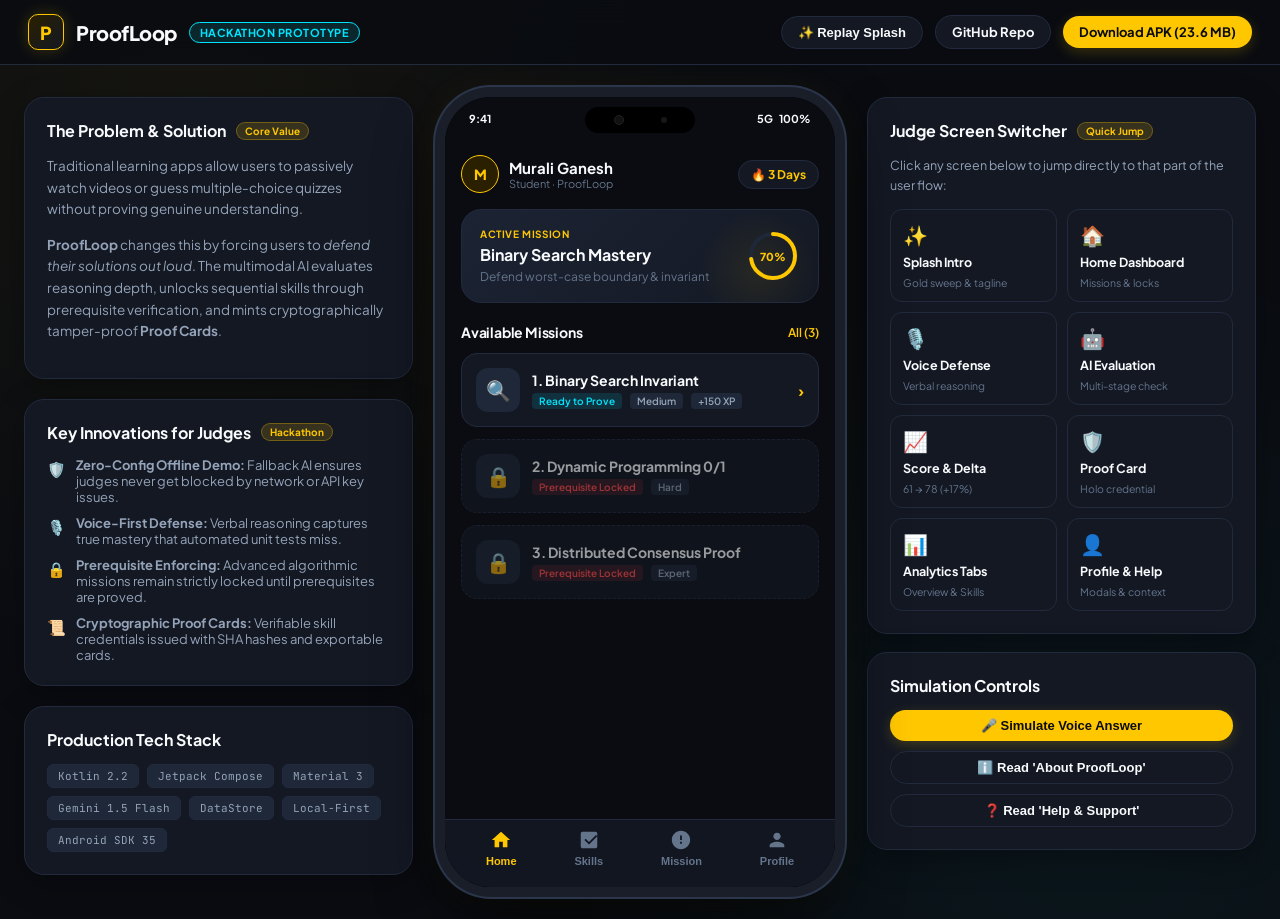
==== index.html @ 94c70322 "feat: interactive web prototype and polish for hackathon submission" ====
<!DOCTYPE html>
<html lang="en">
<head>
  <meta charset="UTF-8" />
  <meta name="viewport" content="width=device-width, initial-scale=1.0, maximum-scale=1.0, user-scalable=no" />
  <title>ProofLoop — Interactive Web Prototype</title>
  <meta name="description" content="ProofLoop: Turning passive learning into verifiable mastery. Built with Kotlin, Jetpack Compose, and Gemini AI." />
  <link rel="preconnect" href="https://fonts.googleapis.com">
  <link rel="preconnect" href="https://fonts.gstatic.com" crossorigin>
  <link href="https://fonts.googleapis.com/css2?family=Plus+Jakarta+Sans:wght@400;500;600;700;800&family=JetBrains+Mono:wght@400;500;700&display=swap" rel="stylesheet">
  <style>
    :root {
      --bg-dark: #0A0C11;
      --bg-surface: #131722;
      --card-bg: #131823;
      --card-border: #222B3D;
      --card-elevated: #1E2838;
      --yellow-primary: #FFC700;
      --yellow-dark: #E5B000;
      --yellow-glow: rgba(255, 199, 0, 0.2);
      --cyan-neon: #00E5FF;
      --cyan-glow: rgba(0, 229, 255, 0.2);
      --mint-proof: #00E676;
      --mint-glow: rgba(0, 230, 118, 0.2);
      --text-primary: #F8FAFC;
      --text-secondary: #94A3B8;
      --text-muted: #64748B;
      --phone-w: 390px;
      --phone-h: 790px;
    }

    * {
      box-sizing: border-box;
      margin: 0;
      padding: 0;
      -webkit-tap-highlight-color: transparent;
    }

    body {
      background-color: var(--bg-dark);
      color: var(--text-primary);
      font-family: 'Plus Jakarta Sans', -apple-system, BlinkMacSystemFont, sans-serif;
      min-height: 100vh;
      overflow-x: hidden;
      background-image: 
        radial-gradient(circle at 15% 15%, rgba(255, 199, 0, 0.05) 0%, transparent 40%),
        radial-gradient(circle at 85% 85%, rgba(0, 229, 255, 0.05) 0%, transparent 40%);
    }

    /* Outer Container */
    .app-viewport {
      display: flex;
      flex-direction: column;
      min-height: 100vh;
    }

    /* Top Nav for Judges */
    header.judge-bar {
      display: flex;
      align-items: center;
      justify-content: space-between;
      padding: 14px 28px;
      background: rgba(10, 12, 17, 0.85);
      backdrop-filter: blur(16px);
      border-bottom: 1px solid var(--card-border);
      position: sticky;
      top: 0;
      z-index: 100;
    }

    .brand-group {
      display: flex;
      align-items: center;
      gap: 12px;
    }

    .brand-logo-badge {
      width: 36px;
      height: 36px;
      border-radius: 10px;
      background: linear-gradient(135deg, #2A2000, #131823);
      border: 1px solid var(--yellow-primary);
      display: flex;
      align-items: center;
      justify-content: center;
      font-weight: 800;
      color: var(--yellow-primary);
      font-size: 18px;
      box-shadow: 0 0 16px var(--yellow-glow);
    }

    .brand-title {
      font-size: 20px;
      font-weight: 800;
      letter-spacing: -0.5px;
      color: var(--text-primary);
    }

    .hackathon-badge {
      font-size: 11px;
      font-weight: 700;
      padding: 3px 10px;
      border-radius: 20px;
      background: rgba(0, 229, 255, 0.12);
      border: 1px solid var(--cyan-neon);
      color: var(--cyan-neon);
      text-transform: uppercase;
      letter-spacing: 0.5px;
    }

    .header-actions {
      display: flex;
      align-items: center;
      gap: 12px;
    }

    .btn-pill {
      display: inline-flex;
      align-items: center;
      gap: 8px;
      padding: 8px 16px;
      border-radius: 24px;
      font-size: 13px;
      font-weight: 700;
      cursor: pointer;
      text-decoration: none;
      transition: all 0.2s ease;
      border: none;
    }

    .btn-yellow {
      background: var(--yellow-primary);
      color: #0A0C11;
      box-shadow: 0 4px 14px var(--yellow-glow);
    }
    .btn-yellow:hover {
      background: #ffd333;
      transform: translateY(-1px);
    }

    .btn-ghost {
      background: var(--card-bg);
      border: 1px solid var(--card-border);
      color: var(--text-primary);
    }
    .btn-ghost:hover {
      border-color: var(--yellow-primary);
      color: var(--yellow-primary);
    }

    /* Main Showcase Layout */
    .showcase-grid {
      display: grid;
      grid-template-columns: 1fr var(--phone-w) 1fr;
      gap: 32px;
      max-width: 1440px;
      margin: 0 auto;
      padding: 32px 24px;
      align-items: start;
      flex: 1;
    }

    /* Left Info Column */
    .info-column {
      display: flex;
      flex-direction: column;
      gap: 20px;
    }

    .panel-card {
      background: var(--card-bg);
      border: 1px solid var(--card-border);
      border-radius: 20px;
      padding: 22px;
      box-shadow: 0 8px 32px rgba(0,0,0,0.3);
    }

    .panel-header {
      display: flex;
      align-items: center;
      gap: 10px;
      margin-bottom: 14px;
    }

    .panel-header h3 {
      font-size: 16px;
      font-weight: 700;
      color: var(--text-primary);
    }

    .panel-tag {
      font-size: 10px;
      font-weight: 700;
      padding: 2px 8px;
      border-radius: 12px;
      background: rgba(255, 199, 0, 0.15);
      color: var(--yellow-primary);
      border: 1px solid rgba(255, 199, 0, 0.3);
    }

    .panel-text {
      font-size: 13.5px;
      line-height: 1.6;
      color: var(--text-secondary);
      margin-bottom: 14px;
    }

    .feature-list {
      list-style: none;
      display: flex;
      flex-direction: column;
      gap: 10px;
    }

    .feature-item {
      display: flex;
      align-items: flex-start;
      gap: 10px;
      font-size: 13px;
      color: var(--text-secondary);
    }

    .feature-icon {
      color: var(--yellow-primary);
      font-size: 15px;
      flex-shrink: 0;
      margin-top: 2px;
    }

    .tech-badges {
      display: flex;
      flex-wrap: wrap;
      gap: 8px;
      margin-top: 10px;
    }

    .tech-pill {
      font-size: 11px;
      font-family: 'JetBrains Mono', monospace;
      padding: 4px 10px;
      border-radius: 6px;
      background: var(--card-elevated);
      border: 1px solid var(--card-border);
      color: var(--text-secondary);
    }

    /* Center: The Phone Mockup */
    .phone-container {
      position: relative;
      width: var(--phone-w);
      height: var(--phone-h);
      margin: 0 auto;
      border-radius: 46px;
      background: #000;
      box-shadow: 
        0 0 0 10px #1a1e29,
        0 0 0 12px #2b364c,
        0 24px 64px rgba(0, 0, 0, 0.8),
        0 0 40px rgba(255, 199, 0, 0.1);
      overflow: hidden;
      display: flex;
      flex-direction: column;
    }

    /* Notch / Dynamic Island */
    .phone-notch {
      position: absolute;
      top: 10px;
      left: 50%;
      transform: translateX(-50%);
      width: 110px;
      height: 26px;
      background: #000;
      border-radius: 14px;
      z-index: 99;
      display: flex;
      align-items: center;
      justify-content: space-around;
      padding: 0 10px;
    }

    .notch-camera {
      width: 10px;
      height: 10px;
      border-radius: 50%;
      background: #111;
      border: 1.5px solid #222;
    }

    .notch-sensor {
      width: 6px;
      height: 6px;
      border-radius: 50%;
      background: #181818;
    }

    /* Screen Wrapper */
    .screen-content {
      flex: 1;
      background: var(--bg-dark);
      position: relative;
      overflow-y: auto;
      overflow-x: hidden;
      display: flex;
      flex-direction: column;
      padding-top: 42px;
      padding-bottom: 74px;
      scrollbar-width: none;
    }
    .screen-content::-webkit-scrollbar { display: none; }

    /* Phone Status Bar */
    .phone-status-bar {
      position: absolute;
      top: 0;
      left: 0;
      right: 0;
      height: 42px;
      display: flex;
      align-items: center;
      justify-content: space-between;
      padding: 0 24px;
      font-size: 11px;
      font-weight: 700;
      color: var(--text-primary);
      z-index: 90;
      pointer-events: none;
    }

    .status-icons {
      display: flex;
      align-items: center;
      gap: 6px;
    }

    /* Bottom Navigation Bar inside Phone */
    .phone-bottom-nav {
      position: absolute;
      bottom: 0;
      left: 0;
      right: 0;
      height: 68px;
      background: rgba(19, 24, 35, 0.95);
      backdrop-filter: blur(20px);
      border-top: 1px solid var(--card-border);
      display: flex;
      align-items: center;
      justify-content: space-around;
      padding: 0 12px 12px 12px;
      z-index: 90;
    }

    .nav-btn {
      display: flex;
      flex-direction: column;
      align-items: center;
      gap: 4px;
      color: var(--text-muted);
      cursor: pointer;
      background: none;
      border: none;
      font-size: 11px;
      font-weight: 600;
      transition: all 0.2s;
    }

    .nav-btn.active {
      color: var(--yellow-primary);
    }

    .nav-btn svg {
      width: 22px;
      height: 22px;
      fill: currentColor;
    }

    /* Screens Inside Phone */
    .phone-screen {
      display: none;
      flex-direction: column;
      padding: 16px;
      min-height: 100%;
      animation: fadeIn 0.3s ease;
    }
    .phone-screen.active {
      display: flex;
    }

    @keyframes fadeIn {
      from { opacity: 0; transform: translateY(6px); }
      to { opacity: 1; transform: translateY(0); }
    }

    /* SCREEN: SPLASH SCREEN (Accurate 3-stage animation) */
    .screen-splash {
      position: absolute;
      top: 0;
      left: 0;
      right: 0;
      bottom: 0;
      background: var(--bg-dark);
      z-index: 80;
      display: flex;
      flex-direction: column;
      align-items: center;
      justify-content: center;
      padding: 24px;
    }

    .splash-wordmark {
      font-size: 40px;
      font-weight: 800;
      color: var(--text-primary);
      letter-spacing: -0.5px;
      opacity: 0;
      transform: translateY(28px);
      transition: all 0.6s cubic-bezier(0.16, 1, 0.3, 1);
    }
    .splash-wordmark.animate {
      opacity: 1;
      transform: translateY(0);
    }

    .splash-line {
      width: 180px;
      height: 2.5px;
      background: var(--yellow-primary);
      margin: 14px 0 16px 0;
      border-radius: 2px;
      transform: scaleX(0);
      transform-origin: left;
      opacity: 0;
      transition: transform 0.5s cubic-bezier(0.16, 1, 0.3, 1), opacity 0.2s ease;
    }
    .splash-line.animate {
      transform: scaleX(1);
      opacity: 1;
    }

    .splash-tagline {
      font-size: 14px;
      font-weight: 500;
      color: var(--text-muted);
      text-align: center;
      opacity: 0;
      transition: opacity 0.5s ease;
    }
    .splash-tagline.animate {
      opacity: 1;
    }

    .splash-dot {
      width: 7px;
      height: 7px;
      background: var(--yellow-primary);
      border-radius: 50%;
      margin-top: 36px;
      transform: scale(0);
      box-shadow: 0 0 12px var(--yellow-primary);
      transition: transform 0.4s cubic-bezier(0.34, 1.56, 0.64, 1);
    }
    .splash-dot.animate {
      transform: scale(1);
    }

    /* SCREEN: HOME */
    .home-topbar {
      display: flex;
      justify-content: space-between;
      align-items: center;
      margin-bottom: 16px;
    }

    .profile-pill {
      display: flex;
      align-items: center;
      gap: 10px;
    }

    .avatar-circle {
      width: 38px;
      height: 38px;
      border-radius: 50%;
      background: #2A2000;
      border: 1.5px solid var(--yellow-primary);
      color: var(--yellow-primary);
      font-weight: 800;
      display: flex;
      align-items: center;
      justify-content: center;
      font-size: 14px;
    }

    .greeting-text {
      font-size: 15px;
      font-weight: 700;
      color: var(--text-primary);
    }

    .greeting-sub {
      font-size: 11px;
      color: var(--text-muted);
    }

    .stat-pill {
      display: flex;
      align-items: center;
      gap: 6px;
      background: var(--card-bg);
      border: 1px solid var(--card-border);
      border-radius: 20px;
      padding: 6px 12px;
      font-size: 12px;
      font-weight: 700;
      color: var(--yellow-primary);
    }

    /* Continue Learning Card (Dynamic Zero-state / Active) */
    .continue-card {
      background: linear-gradient(135deg, #1C2333 0%, #131823 100%);
      border: 1px solid var(--card-border);
      border-radius: 20px;
      padding: 18px;
      margin-bottom: 20px;
      display: flex;
      align-items: center;
      justify-content: space-between;
      cursor: pointer;
      transition: all 0.2s ease;
      position: relative;
      overflow: hidden;
    }
    .continue-card::before {
      content: '';
      position: absolute;
      top: 0; right: 0; width: 120px; height: 120px;
      background: radial-gradient(circle, rgba(255,199,0,0.08) 0%, transparent 70%);
      pointer-events: none;
    }
    .continue-card:hover {
      border-color: var(--yellow-primary);
      transform: translateY(-2px);
    }

    .continue-info {
      display: flex;
      flex-direction: column;
      gap: 4px;
    }

    .badge-label {
      font-size: 10px;
      font-weight: 700;
      text-transform: uppercase;
      letter-spacing: 0.6px;
      color: var(--yellow-primary);
    }

    .continue-title {
      font-size: 16px;
      font-weight: 700;
      color: var(--text-primary);
    }

    .continue-sub {
      font-size: 12px;
      color: var(--text-muted);
    }

    .progress-ring-box {
      position: relative;
      width: 54px;
      height: 54px;
      display: flex;
      align-items: center;
      justify-content: center;
    }

    .progress-ring-box svg {
      width: 54px;
      height: 54px;
      transform: rotate(-90deg);
    }

    .ring-bg {
      stroke: #1E2838;
      stroke-width: 4;
      fill: none;
    }

    .ring-progress {
      stroke: var(--yellow-primary);
      stroke-width: 4;
      stroke-linecap: round;
      fill: none;
      stroke-dasharray: 140;
      stroke-dashoffset: 40; /* 70% */
      transition: stroke-dashoffset 0.8s ease;
    }

    .ring-val {
      position: absolute;
      font-size: 11px;
      font-weight: 800;
      color: var(--yellow-primary);
    }

    /* Section Header */
    .section-title-row {
      display: flex;
      justify-content: space-between;
      align-items: center;
      margin-bottom: 12px;
    }

    .section-title {
      font-size: 14px;
      font-weight: 700;
      color: var(--text-primary);
      letter-spacing: -0.2px;
    }

    .section-link {
      font-size: 12px;
      color: var(--yellow-primary);
      text-decoration: none;
      font-weight: 600;
    }

    /* Missions List */
    .mission-item {
      background: var(--card-bg);
      border: 1px solid var(--card-border);
      border-radius: 16px;
      padding: 14px;
      margin-bottom: 12px;
      display: flex;
      align-items: center;
      gap: 12px;
      cursor: pointer;
      transition: all 0.2s ease;
    }

    .mission-item:hover:not(.locked) {
      border-color: rgba(255, 199, 0, 0.4);
      background: #181F2E;
    }

    .mission-item.locked {
      opacity: 0.6;
      cursor: not-allowed;
      border-style: dashed;
    }

    .mission-icon-box {
      width: 44px;
      height: 44px;
      border-radius: 12px;
      background: #1E2838;
      display: flex;
      align-items: center;
      justify-content: center;
      font-size: 20px;
      flex-shrink: 0;
    }

    .mission-meta {
      flex: 1;
      display: flex;
      flex-direction: column;
      gap: 4px;
    }

    .mission-title {
      font-size: 14px;
      font-weight: 700;
      color: var(--text-primary);
    }

    .mission-tags {
      display: flex;
      align-items: center;
      gap: 8px;
    }

    .tag-chip {
      font-size: 10px;
      font-weight: 600;
      padding: 2px 7px;
      border-radius: 4px;
      background: #1E2838;
      color: var(--text-secondary);
    }

    .tag-chip.active-chip {
      background: rgba(0, 229, 255, 0.12);
      color: var(--cyan-neon);
    }

    .tag-chip.locked-chip {
      background: rgba(255, 77, 79, 0.15);
      color: #FF4D4F;
    }

    /* SCREEN: MISSION WORKSPACE & VOICE DEFENSE */
    .screen-workspace {
      gap: 14px;
    }

    .mission-brief-card {
      background: var(--card-bg);
      border: 1px solid var(--card-border);
      border-radius: 16px;
      padding: 16px;
    }

    .badge-diff {
      display: inline-block;
      font-size: 10px;
      font-weight: 700;
      padding: 2px 8px;
      border-radius: 12px;
      background: rgba(0, 230, 118, 0.15);
      color: var(--mint-proof);
      margin-bottom: 8px;
    }

    .brief-title {
      font-size: 16px;
      font-weight: 800;
      color: var(--text-primary);
      margin-bottom: 6px;
    }

    .brief-desc {
      font-size: 12.5px;
      color: var(--text-secondary);
      line-height: 1.5;
    }

    .code-editor-sim {
      background: #0D1017;
      border: 1px solid var(--card-border);
      border-radius: 14px;
      padding: 14px;
      font-family: 'JetBrains Mono', monospace;
      font-size: 12px;
      line-height: 1.5;
      color: #79C0FF;
    }

    .code-comment { color: #8B949E; }
    .code-keyword { color: #FF7B72; }
    .code-fn { color: #D2A8FF; }
    .code-num { color: #79C0FF; }

    /* Voice Reasoning Module */
    .voice-defense-box {
      background: var(--card-bg);
      border: 1.5px solid rgba(255, 199, 0, 0.3);
      border-radius: 18px;
      padding: 16px;
      display: flex;
      flex-direction: column;
      align-items: center;
      text-align: center;
      gap: 12px;
      box-shadow: 0 4px 20px rgba(255, 199, 0, 0.05);
    }

    .voice-prompt {
      font-size: 13px;
      font-weight: 700;
      color: var(--yellow-primary);
    }

    .mic-button-interactive {
      width: 64px;
      height: 64px;
      border-radius: 50%;
      background: linear-gradient(135deg, #2A2000, #181F2E);
      border: 2px solid var(--yellow-primary);
      display: flex;
      align-items: center;
      justify-content: center;
      cursor: pointer;
      color: var(--yellow-primary);
      box-shadow: 0 0 20px var(--yellow-glow);
      transition: all 0.3s;
    }
    .mic-button-interactive.recording {
      animation: pulseMic 1.2s infinite ease-in-out;
      background: var(--yellow-primary);
      color: #0A0C11;
    }

    @keyframes pulseMic {
      0%, 100% { box-shadow: 0 0 0 0 rgba(255, 199, 0, 0.7); transform: scale(1); }
      50% { box-shadow: 0 0 0 16px rgba(255, 199, 0, 0); transform: scale(1.06); }
    }

    .wave-bars {
      display: flex;
      align-items: center;
      gap: 4px;
      height: 24px;
    }

    .wave-bar {
      width: 4px;
      background: var(--yellow-primary);
      border-radius: 2px;
      height: 8px;
      transition: height 0.15s ease;
    }
    .wave-bars.active .wave-bar:nth-child(1) { animation: wave 0.6s infinite ease 0.1s; }
    .wave-bars.active .wave-bar:nth-child(2) { animation: wave 0.8s infinite ease 0.3s; }
    .wave-bars.active .wave-bar:nth-child(3) { animation: wave 0.5s infinite ease 0.2s; }
    .wave-bars.active .wave-bar:nth-child(4) { animation: wave 0.7s infinite ease 0.4s; }
    .wave-bars.active .wave-bar:nth-child(5) { animation: wave 0.9s infinite ease 0.1s; }

    @keyframes wave {
      0%, 100% { height: 6px; }
      50% { height: 22px; }
    }

    .transcript-box {
      background: #0E131C;
      border: 1px solid var(--card-border);
      border-radius: 10px;
      padding: 10px;
      font-size: 12px;
      color: var(--text-secondary);
      line-height: 1.4;
      text-align: left;
      width: 100%;
      min-height: 48px;
      font-style: italic;
    }

    /* SCREEN: AI ANALYSIS */
    .ai-analysis-container {
      display: flex;
      flex-direction: column;
      align-items: center;
      justify-content: center;
      min-height: 480px;
      text-align: center;
      padding: 24px;
      gap: 20px;
    }

    .ai-spinner-box {
      width: 80px;
      height: 80px;
      position: relative;
      display: flex;
      align-items: center;
      justify-content: center;
    }

    .ai-spinner-ring {
      width: 100%;
      height: 100%;
      border-radius: 50%;
      border: 3px solid rgba(0, 229, 255, 0.15);
      border-top-color: var(--cyan-neon);
      animation: spin 1s infinite linear;
    }

    @keyframes spin {
      to { transform: rotate(360deg); }
    }

    .ai-icon-center {
      position: absolute;
      font-size: 28px;
    }

    .analysis-steps {
      display: flex;
      flex-direction: column;
      gap: 12px;
      width: 100%;
      text-align: left;
    }

    .analysis-step-row {
      display: flex;
      align-items: center;
      gap: 10px;
      font-size: 13px;
      color: var(--text-muted);
      transition: color 0.3s;
    }
    .analysis-step-row.completed {
      color: var(--mint-proof);
    }
    .analysis-step-row.active {
      color: var(--yellow-primary);
      font-weight: 700;
    }

    /* SCREEN: IMPROVEMENT & SCORE */
    .score-summary-card {
      background: var(--card-bg);
      border: 1px solid var(--card-border);
      border-radius: 20px;
      padding: 20px;
      text-align: center;
      margin-bottom: 16px;
    }

    .mastery-badge-gold {
      display: inline-block;
      font-size: 11px;
      font-weight: 800;
      padding: 4px 12px;
      border-radius: 20px;
      background: rgba(255, 199, 0, 0.15);
      border: 1px solid var(--yellow-primary);
      color: var(--yellow-primary);
      letter-spacing: 0.5px;
      margin-bottom: 12px;
    }

    .score-comparison-row {
      display: flex;
      align-items: center;
      justify-content: center;
      gap: 18px;
      margin: 14px 0;
    }

    .score-box {
      display: flex;
      flex-direction: column;
      gap: 2px;
    }

    .score-num {
      font-size: 32px;
      font-weight: 800;
      color: var(--text-primary);
    }
    .score-num.highlight {
      color: var(--yellow-primary);
    }

    .score-lbl {
      font-size: 11px;
      color: var(--text-muted);
    }

    .score-arrow {
      font-size: 22px;
      color: var(--mint-proof);
      font-weight: 800;
    }

    .delta-badge {
      font-size: 13px;
      font-weight: 700;
      color: var(--mint-proof);
      background: rgba(0, 230, 118, 0.1);
      padding: 4px 12px;
      border-radius: 12px;
      display: inline-block;
    }

    /* SCREEN: PROOF CARD */
    .proof-card-holo {
      background: linear-gradient(135deg, #182030 0%, #10141E 50%, #1A2133 100%);
      border: 2px solid var(--yellow-primary);
      border-radius: 22px;
      padding: 22px;
      box-shadow: 
        0 12px 32px rgba(0, 0, 0, 0.6),
        0 0 24px rgba(255, 199, 0, 0.15);
      position: relative;
      overflow: hidden;
      margin-bottom: 16px;
    }

    .proof-card-holo::after {
      content: '';
      position: absolute;
      top: -50%;
      left: -50%;
      width: 200%;
      height: 200%;
      background: linear-gradient(
        45deg,
        transparent 40%,
        rgba(255, 255, 255, 0.05) 50%,
        transparent 60%
      );
      animation: holoSweep 6s infinite linear;
      pointer-events: none;
    }

    @keyframes holoSweep {
      0% { transform: translateY(-30%) rotate(25deg); }
      100% { transform: translateY(30%) rotate(25deg); }
    }

    .card-top {
      display: flex;
      justify-content: space-between;
      align-items: center;
      margin-bottom: 16px;
    }

    .card-issuer {
      font-size: 12px;
      font-weight: 800;
      color: var(--yellow-primary);
      letter-spacing: 0.5px;
    }

    .card-verified-tag {
      font-size: 10px;
      font-weight: 700;
      padding: 2px 8px;
      border-radius: 10px;
      background: rgba(0, 230, 118, 0.15);
      border: 1px solid var(--mint-proof);
      color: var(--mint-proof);
    }

    .card-skill-title {
      font-size: 18px;
      font-weight: 800;
      color: var(--text-primary);
      margin-bottom: 4px;
    }

    .card-learner {
      font-size: 13px;
      color: var(--text-secondary);
      margin-bottom: 16px;
    }

    .card-qr-row {
      display: flex;
      align-items: center;
      justify-content: space-between;
      padding-top: 14px;
      border-top: 1px dashed var(--card-border);
    }

    .qr-mock {
      width: 60px;
      height: 60px;
      background: #fff;
      border-radius: 8px;
      padding: 4px;
      display: flex;
      align-items: center;
      justify-content: center;
    }

    .qr-mock svg {
      width: 100%;
      height: 100%;
    }

    .card-hash-box {
      display: flex;
      flex-direction: column;
      gap: 2px;
      font-family: 'JetBrains Mono', monospace;
    }

    .hash-label {
      font-size: 9px;
      color: var(--text-muted);
      text-transform: uppercase;
    }

    .hash-val {
      font-size: 10.5px;
      color: var(--cyan-neon);
      word-break: break-all;
    }

    /* SCREEN: PROGRESS & ANALYTICS */
    .tab-pill-row {
      display: flex;
      background: #10141E;
      border: 1px solid var(--card-border);
      border-radius: 12px;
      padding: 4px;
      margin-bottom: 16px;
      gap: 4px;
    }

    .tab-pill-btn {
      flex: 1;
      padding: 8px 0;
      text-align: center;
      border-radius: 8px;
      font-size: 12px;
      font-weight: 700;
      color: var(--text-muted);
      background: none;
      border: none;
      cursor: pointer;
      transition: all 0.2s;
    }

    .tab-pill-btn.active {
      background: var(--yellow-primary);
      color: #0A0C11;
    }

    .tab-content {
      display: none;
      flex-direction: column;
      gap: 12px;
    }
    .tab-content.active {
      display: flex;
    }

    .skill-bar-card {
      background: var(--card-bg);
      border: 1px solid var(--card-border);
      border-radius: 14px;
      padding: 12px 14px;
      display: flex;
      flex-direction: column;
      gap: 6px;
    }

    .skill-info-row {
      display: flex;
      justify-content: space-between;
      font-size: 13px;
      font-weight: 600;
    }

    .skill-meter-track {
      width: 100%;
      height: 6px;
      background: #1E2838;
      border-radius: 3px;
      overflow: hidden;
    }

    .skill-meter-fill {
      height: 100%;
      border-radius: 3px;
      background: linear-gradient(90deg, var(--yellow-primary), var(--cyan-neon));
    }

    /* SCREEN: PROFILE */
    .profile-card {
      background: var(--card-bg);
      border: 1px solid var(--card-border);
      border-radius: 18px;
      padding: 16px;
      display: flex;
      align-items: center;
      gap: 14px;
      margin-bottom: 18px;
    }

    .profile-menu-list {
      background: var(--card-bg);
      border: 1px solid var(--card-border);
      border-radius: 18px;
      overflow: hidden;
      margin-bottom: 20px;
    }

    .menu-row {
      display: flex;
      align-items: center;
      justify-content: space-between;
      padding: 14px 16px;
      border-bottom: 1px solid var(--card-border);
      cursor: pointer;
      font-size: 13.5px;
      transition: background 0.2s;
    }
    .menu-row:last-child { border-bottom: none; }
    .menu-row:hover { background: #181F2E; }

    /* Modal Dialog for Help & About */
    .modal-overlay {
      display: none;
      position: absolute;
      top: 0; left: 0; right: 0; bottom: 0;
      background: rgba(0, 0, 0, 0.75);
      backdrop-filter: blur(8px);
      z-index: 99;
      align-items: center;
      justify-content: center;
      padding: 20px;
      animation: fadeIn 0.2s ease;
    }
    .modal-overlay.active { display: flex; }

    .modal-box {
      background: var(--card-bg);
      border: 1px solid var(--card-border);
      border-radius: 20px;
      padding: 20px;
      width: 100%;
      max-width: 320px;
      display: flex;
      flex-direction: column;
      gap: 12px;
      box-shadow: 0 16px 36px rgba(0,0,0,0.8);
    }

    .modal-title {
      font-size: 17px;
      font-weight: 800;
      color: var(--text-primary);
    }

    .modal-sub {
      font-size: 13px;
      font-weight: 700;
      color: var(--yellow-primary);
    }

    .modal-body {
      font-size: 12.5px;
      color: var(--text-secondary);
      line-height: 1.55;
    }

    /* Right Column: Judge Controls */
    .controls-column {
      display: flex;
      flex-direction: column;
      gap: 18px;
    }

    .nav-shortcuts-grid {
      display: grid;
      grid-template-columns: 1fr 1fr;
      gap: 10px;
    }

    .quick-jump-btn {
      background: var(--card-bg);
      border: 1px solid var(--card-border);
      border-radius: 12px;
      padding: 12px;
      display: flex;
      flex-direction: column;
      align-items: flex-start;
      gap: 6px;
      cursor: pointer;
      color: var(--text-primary);
      text-align: left;
      transition: all 0.2s;
    }

    .quick-jump-btn:hover {
      border-color: var(--yellow-primary);
      background: #181F2E;
      transform: translateY(-2px);
    }

    .quick-jump-btn.active {
      border-color: var(--yellow-primary);
      background: rgba(255, 199, 0, 0.08);
    }

    .jump-icon { font-size: 20px; }
    .jump-title { font-size: 12.5px; font-weight: 700; }
    .jump-desc { font-size: 10.5px; color: var(--text-muted); }

    /* Responsive */
    @media (max-width: 1100px) {
      .showcase-grid {
        grid-template-columns: 1fr;
        justify-items: center;
      }
      .info-column, .controls-column {
        width: 100%;
        max-width: 520px;
      }
    }
  </style>
</head>
<body>

<div class="app-viewport">
  <!-- Top Judge Bar -->
  <header class="judge-bar">
    <div class="brand-group">
      <div class="brand-logo-badge">P</div>
      <div>
        <div class="brand-title">ProofLoop</div>
      </div>
      <span class="hackathon-badge">Hackathon Prototype</span>
    </div>
    <div class="header-actions">
      <button class="btn-pill btn-ghost" onclick="triggerSplashAnimation()">
        <span>✨ Replay Splash</span>
      </button>
      <a href="https://github.com/muraliganesh1421/ProofLoop" target="_blank" class="btn-pill btn-ghost">
        <span>GitHub Repo</span>
      </a>
      <a href="./proofloop-debug.apk" download="proofloop-debug.apk" target="_blank" class="btn-pill btn-yellow">
        <span>Download APK (23.6 MB)</span>
      </a>
    </div>
  </header>

  <!-- Main Showcase Area -->
  <main class="showcase-grid">
    <!-- Left Column: Context & Evaluation Criteria -->
    <div class="info-column">
      <div class="panel-card">
        <div class="panel-header">
          <h3>The Problem & Solution</h3>
          <span class="panel-tag">Core Value</span>
        </div>
        <p class="panel-text">
          Traditional learning apps allow users to passively watch videos or guess multiple-choice quizzes without proving genuine understanding.
        </p>
        <p class="panel-text">
          <strong>ProofLoop</strong> changes this by forcing users to <em>defend their solutions out loud</em>. The multimodal AI evaluates reasoning depth, unlocks sequential skills through prerequisite verification, and mints cryptographically tamper-proof <strong>Proof Cards</strong>.
        </p>
      </div>

      <div class="panel-card">
        <div class="panel-header">
          <h3>Key Innovations for Judges</h3>
          <span class="panel-tag">Hackathon</span>
        </div>
        <ul class="feature-list">
          <li class="feature-item">
            <span class="feature-icon">🛡️</span>
            <div><strong>Zero-Config Offline Demo:</strong> Fallback AI ensures judges never get blocked by network or API key issues.</div>
          </li>
          <li class="feature-item">
            <span class="feature-icon">🎙️</span>
            <div><strong>Voice-First Defense:</strong> Verbal reasoning captures true mastery that automated unit tests miss.</div>
          </li>
          <li class="feature-item">
            <span class="feature-icon">🔒</span>
            <div><strong>Prerequisite Enforcing:</strong> Advanced algorithmic missions remain strictly locked until prerequisites are proved.</div>
          </li>
          <li class="feature-item">
            <span class="feature-icon">📜</span>
            <div><strong>Cryptographic Proof Cards:</strong> Verifiable skill credentials issued with SHA hashes and exportable cards.</div>
          </li>
        </ul>
      </div>

      <div class="panel-card">
        <div class="panel-header">
          <h3>Production Tech Stack</h3>
        </div>
        <div class="tech-badges">
          <span class="tech-pill">Kotlin 2.2</span>
          <span class="tech-pill">Jetpack Compose</span>
          <span class="tech-pill">Material 3</span>
          <span class="tech-pill">Gemini 1.5 Flash</span>
          <span class="tech-pill">DataStore</span>
          <span class="tech-pill">Local-First</span>
          <span class="tech-pill">Android SDK 35</span>
        </div>
      </div>
    </div>

    <!-- Center Column: Interactive Smartphone Emulator -->
    <div class="phone-container" id="phoneWrapper">
      <!-- Notch -->
      <div class="phone-notch">
        <div class="notch-camera"></div>
        <div class="notch-sensor"></div>
      </div>

      <!-- Status Bar -->
      <div class="phone-status-bar">
        <span>9:41</span>
        <div class="status-icons">
          <span>5G</span>
          <span>100%</span>
        </div>
      </div>

      <!-- Screen Container -->
      <div class="screen-content">
        <!-- 1. SPLASH SCREEN INTRO -->
        <div class="screen-splash" id="screenSplash">
          <div class="splash-wordmark" id="splashWordmark">ProofLoop</div>
          <div class="splash-line" id="splashLine"></div>
          <div class="splash-tagline" id="splashTagline">Don't just learn it. Prove it.</div>
          <div class="splash-dot" id="splashDot"></div>
        </div>

        <!-- 2. HOME SCREEN -->
        <div class="phone-screen active" id="screenHome">
          <div class="home-topbar">
            <div class="profile-pill">
              <div class="avatar-circle">M</div>
              <div>
                <div class="greeting-text">Murali Ganesh</div>
                <div class="greeting-sub">Student · ProofLoop</div>
              </div>
            </div>
            <div class="stat-pill">
              <span>🔥 3 Days</span>
            </div>
          </div>

          <!-- Continue Learning Banner -->
          <div class="continue-card" onclick="goToScreen('workspace')">
            <div class="continue-info">
              <span class="badge-label">Active Mission</span>
              <div class="continue-title">Binary Search Mastery</div>
              <div class="continue-sub">Defend worst-case boundary & invariant</div>
            </div>
            <div class="progress-ring-box">
              <svg viewBox="0 0 54 54">
                <circle class="ring-bg" cx="27" cy="27" r="22" />
                <circle class="ring-progress" cx="27" cy="27" r="22" />
              </svg>
              <span class="ring-val">70%</span>
            </div>
          </div>

          <!-- Missions Section -->
          <div class="section-title-row">
            <span class="section-title">Available Missions</span>
            <span class="section-link">All (3)</span>
          </div>

          <!-- Mission 1 (Active) -->
          <div class="mission-item" onclick="goToScreen('workspace')">
            <div class="mission-icon-box">🔍</div>
            <div class="mission-meta">
              <div class="mission-title">1. Binary Search Invariant</div>
              <div class="mission-tags">
                <span class="tag-chip active-chip">Ready to Prove</span>
                <span class="tag-chip">Medium</span>
                <span class="tag-chip">+150 XP</span>
              </div>
            </div>
            <span style="color: var(--yellow-primary); font-weight: bold;">›</span>
          </div>

          <!-- Mission 2 (Locked) -->
          <div class="mission-item locked" onclick="showLockedAlert('Complete Mission 1 (Binary Search) to unlock Knapsack DP!')">
            <div class="mission-icon-box">🔒</div>
            <div class="mission-meta">
              <div class="mission-title">2. Dynamic Programming 0/1</div>
              <div class="mission-tags">
                <span class="tag-chip locked-chip">Prerequisite Locked</span>
                <span class="tag-chip">Hard</span>
              </div>
            </div>
          </div>

          <!-- Mission 3 (Locked) -->
          <div class="mission-item locked" onclick="showLockedAlert('Prerequisite not met: Complete DP & Graph Theory first!')">
            <div class="mission-icon-box">🔒</div>
            <div class="mission-meta">
              <div class="mission-title">3. Distributed Consensus Proof</div>
              <div class="mission-tags">
                <span class="tag-chip locked-chip">Prerequisite Locked</span>
                <span class="tag-chip">Expert</span>
              </div>
            </div>
          </div>
        </div>

        <!-- 3. WORKSPACE & VOICE DEFENSE SCREEN -->
        <div class="phone-screen screen-workspace" id="screenWorkspace">
          <div class="mission-brief-card">
            <span class="badge-diff">Algorithms · Medium</span>
            <div class="brief-title">Binary Search Correctness</div>
            <div class="brief-desc">
              Implement binary search and <strong>verbally defend</strong> why integer overflow does not occur in your midpoint calculation.
            </div>
          </div>

          <div class="code-editor-sim">
            <span class="code-keyword">fun</span> <span class="code-fn">binarySearch</span>(arr: IntArray, target: Int): Int {<br>
            &nbsp;&nbsp;<span class="code-keyword">var</span> low = <span class="code-num">0</span>; <span class="code-keyword">var</span> high = arr.size - <span class="code-num">1</span><br>
            &nbsp;&nbsp;<span class="code-keyword">while</span> (low &lt;= high) {<br>
            &nbsp;&nbsp;&nbsp;&nbsp;<span class="code-comment">// Safe midpoint avoids 32-bit overflow:</span><br>
            &nbsp;&nbsp;&nbsp;&nbsp;<span class="code-keyword">val</span> mid = low + (high - low) / <span class="code-num">2</span><br>
            &nbsp;&nbsp;&nbsp;&nbsp;<span class="code-keyword">if</span> (arr[mid] == target) <span class="code-keyword">return</span> mid<br>
            &nbsp;&nbsp;&nbsp;&nbsp;<span class="code-keyword">else if</span> (arr[mid] &lt; target) low = mid + <span class="code-num">1</span><br>
            &nbsp;&nbsp;&nbsp;&nbsp;<span class="code-keyword">else</span> high = mid - <span class="code-num">1</span><br>
            &nbsp;&nbsp;}<br>
            &nbsp;&nbsp;<span class="code-keyword">return</span> -<span class="code-num">1</span><br>
            }
          </div>

          <!-- Interactive Voice Module -->
          <div class="voice-defense-box">
            <div class="voice-prompt">🎙️ Defend Your Midpoint Calculation</div>
            <div class="mic-button-interactive" id="micBtn" onclick="toggleVoiceRecording()">
              <svg width="28" height="28" viewBox="0 0 24 24" fill="currentColor">
                <path d="M12 14c1.66 0 3-1.34 3-3V5c0-1.66-1.34-3-3-3S9 3.34 9 5v6c0 1.66 1.34 3 3 3z"/>
                <path d="M17 11c0 2.76-2.24 5-5 5s-5-2.24-5-5H5c0 3.53 2.61 6.43 6 6.92V21h2v-3.08c3.39-.49 6-3.39 6-6.92h-2z"/>
              </svg>
            </div>
            <div class="wave-bars" id="waveBars">
              <div class="wave-bar"></div>
              <div class="wave-bar"></div>
              <div class="wave-bar"></div>
              <div class="wave-bar"></div>
              <div class="wave-bar"></div>
            </div>
            <div class="transcript-box" id="transcriptBox">
              "Tap the mic to record defense or click 'Simulate Voice' in judge panel."
            </div>
            <button class="btn-pill btn-yellow" style="width: 100%; justify-content: center;" onclick="runAiAnalysisFlow()">
              Submit for AI Verification ›
            </button>
          </div>
        </div>

        <!-- 4. AI ANALYSIS SCREEN -->
        <div class="phone-screen" id="screenAnalysis">
          <div class="ai-analysis-container">
            <div class="ai-spinner-box">
              <div class="ai-spinner-ring"></div>
              <div class="ai-icon-center">✨</div>
            </div>
            <h3 style="font-size: 18px; font-weight: 800; color: var(--text-primary);">Gemini AI Evaluation</h3>
            <p style="font-size: 13px; color: var(--text-secondary);" id="aiStepSubtitle">Analyzing algorithmic defense...</p>

            <div class="analysis-steps">
              <div class="analysis-step-row" id="step1">
                <span>✓</span> 1. Validating invariant correctness
              </div>
              <div class="analysis-step-row" id="step2">
                <span>✓</span> 2. Checking boundary & overflow handling
              </div>
              <div class="analysis-step-row" id="step3">
                <span>✓</span> 3. Scoring verbal articulation depth
              </div>
              <div class="analysis-step-row" id="step4">
                <span>✓</span> 4. Minting cryptographic proof hash
              </div>
            </div>
          </div>
        </div>

        <!-- 5. IMPROVEMENT & SCORECARD SCREEN -->
        <div class="phone-screen" id="screenImprovement">
          <div class="score-summary-card">
            <div class="mastery-badge-gold">HIGH MASTERY VERIFIED</div>
            <h3 style="font-size: 20px; font-weight: 800; margin-bottom: 4px;">Reasoning Proven!</h3>
            <p style="font-size: 12.5px; color: var(--text-muted);">Defended against 4 edge cases successfully</p>

            <div class="score-comparison-row">
              <div class="score-box">
                <span class="score-num">61</span>
                <span class="score-lbl">First Attempt</span>
              </div>
              <div class="score-arrow">➔</div>
              <div class="score-box">
                <span class="score-num highlight">78</span>
                <span class="score-lbl">Defended Score</span>
              </div>
            </div>

            <div class="delta-badge">+17% Improvement Demonstrated</div>
          </div>

          <!-- Breakdown list -->
          <div style="background: var(--card-bg); border: 1px solid var(--card-border); border-radius: 16px; padding: 16px; margin-bottom: 16px;">
            <div style="font-size: 13px; font-weight: 700; margin-bottom: 10px;">Evaluation Breakdown</div>
            <div style="display: flex; justify-content: space-between; font-size: 12px; margin-bottom: 8px;">
              <span style="color: var(--text-secondary);">Algorithmic Rigor</span>
              <span style="color: var(--yellow-primary); font-weight: 700;">92%</span>
            </div>
            <div style="display: flex; justify-content: space-between; font-size: 12px; margin-bottom: 8px;">
              <span style="color: var(--text-secondary);">Verbal Articulation</span>
              <span style="color: var(--yellow-primary); font-weight: 700;">85%</span>
            </div>
            <div style="display: flex; justify-content: space-between; font-size: 12px;">
              <span style="color: var(--text-secondary);">Boundary Defense</span>
              <span style="color: var(--yellow-primary); font-weight: 700;">89%</span>
            </div>
          </div>

          <button class="btn-pill btn-yellow" style="width: 100%; justify-content: center;" onclick="goToScreen('proof')">
            Generate Proof Card 🛡️
          </button>
        </div>

        <!-- 6. PROOF CARD SCREEN -->
        <div class="phone-screen" id="screenProof">
          <div class="proof-card-holo">
            <div class="card-top">
              <span class="card-issuer">PROOF LOOP CREDENTIAL</span>
              <span class="card-verified-tag">VERIFIED MASTERY</span>
            </div>

            <div class="card-skill-title">Binary Search Correctness</div>
            <div class="card-learner">Issued to: <strong>Murali Ganesh</strong></div>

            <div style="font-size: 12px; color: var(--text-secondary); line-height: 1.5; margin-bottom: 16px;">
              This credential certifies that the earner has actively defended the loop invariant, boundary handling, and overflow avoidance.
            </div>

            <div class="card-qr-row">
              <div class="qr-mock">
                <!-- SVG QR Code -->
                <svg viewBox="0 0 24 24">
                  <path d="M2 2h8v8H2V2zm2 2v4h4V4H4zm10-2h8v8h-8V2zm2 2v4h4V4h-4zM2 14h8v8H2v-8zm2 2v4h4v-4H4zm14 0h4v4h-4v-4zm-4 4h4v4h-4v-4zm4-4h4v4h-4v-4zm-4-4h4v4h-4v-4z" fill="#0A0C11"/>
                </svg>
              </div>
              <div class="card-hash-box">
                <span class="hash-label">Tamper-Proof Hash</span>
                <span class="hash-val">0x8f2a...e91c</span>
                <span style="font-size: 9px; color: var(--text-muted); margin-top: 2px;">Gemini 1.5 · ProofLoop Engine</span>
              </div>
            </div>
          </div>

          <button class="btn-pill btn-yellow" style="width: 100%; justify-content: center; margin-bottom: 10px;" onclick="shareProofCard()">
            Share Proof Card 📤
          </button>
          <button class="btn-pill btn-ghost" style="width: 100%; justify-content: center;" onclick="goToScreen('home')">
            Return to Missions
          </button>
        </div>

        <!-- 7. PROGRESS & SKILLS SCREEN -->
        <div class="phone-screen" id="screenProgress">
          <div class="tab-pill-row">
            <button class="tab-pill-btn active" id="tabBtnOverview" onclick="switchProgressTab('overview')">Overview</button>
            <button class="tab-pill-btn" id="tabBtnSkills" onclick="switchProgressTab('skills')">Skills</button>
            <button class="tab-pill-btn" id="tabBtnPerf" onclick="switchProgressTab('perf')">Performance</button>
          </div>

          <!-- Tab: Overview -->
          <div class="tab-content active" id="tabOverview">
            <div style="background: var(--card-bg); border: 1px solid var(--card-border); border-radius: 16px; padding: 18px; text-align: center;">
              <div style="font-size: 11px; font-weight: 700; color: var(--yellow-primary); text-transform: uppercase;">Total Mastery Index</div>
              <div style="font-size: 38px; font-weight: 800; color: var(--text-primary); margin: 6px 0;">78%</div>
              <div style="font-size: 12px; color: var(--text-muted);">Verified across 6 Core Engineering Competencies</div>
            </div>

            <div style="display: grid; grid-template-columns: 1fr 1fr; gap: 10px;">
              <div style="background: var(--card-bg); border: 1px solid var(--card-border); border-radius: 14px; padding: 14px;">
                <div style="font-size: 11px; color: var(--text-muted);">Proofs Minted</div>
                <div style="font-size: 22px; font-weight: 800; color: var(--text-primary); margin-top: 4px;">4 Cards</div>
              </div>
              <div style="background: var(--card-bg); border: 1px solid var(--card-border); border-radius: 14px; padding: 14px;">
                <div style="font-size: 11px; color: var(--text-muted);">Mastery Streak</div>
                <div style="font-size: 22px; font-weight: 800; color: var(--yellow-primary); margin-top: 4px;">3 Days</div>
              </div>
            </div>
          </div>

          <!-- Tab: Skills -->
          <div class="tab-content" id="tabSkills">
            <div class="skill-bar-card">
              <div class="skill-info-row">
                <span>Binary Search & Sorting</span>
                <span style="color: var(--yellow-primary);">88%</span>
              </div>
              <div class="skill-meter-track">
                <div class="skill-meter-fill" style="width: 88%;"></div>
              </div>
            </div>

            <div class="skill-bar-card">
              <div class="skill-info-row">
                <span>Dynamic Programming</span>
                <span style="color: var(--cyan-neon);">62%</span>
              </div>
              <div class="skill-meter-track">
                <div class="skill-meter-fill" style="width: 62%;"></div>
              </div>
            </div>

            <div class="skill-bar-card">
              <div class="skill-info-row">
                <span>Distributed Consensus</span>
                <span style="color: var(--text-muted);">Locked 🔒</span>
              </div>
              <div class="skill-meter-track">
                <div class="skill-meter-fill" style="width: 15%; background: var(--text-muted);"></div>
              </div>
            </div>
          </div>

          <!-- Tab: Performance -->
          <div class="tab-content" id="tabPerf">
            <div style="background: var(--card-bg); border: 1px solid var(--card-border); border-radius: 16px; padding: 16px;">
              <div style="font-size: 13px; font-weight: 700; margin-bottom: 8px;">Reasoning Quality Metrics</div>
              <div style="font-size: 12px; color: var(--text-secondary); line-height: 1.6;">
                • Average Score Delta: <strong>+17.4%</strong><br>
                • Edge Case Coverage: <strong>91%</strong><br>
                • Speech Defense Clarity: <strong>88%</strong>
              </div>
            </div>
          </div>
        </div>

        <!-- 8. PROFILE SCREEN -->
        <div class="phone-screen" id="screenProfile">
          <div class="profile-card">
            <div class="avatar-circle" style="width: 48px; height: 48px; font-size: 18px;">M</div>
            <div>
              <div style="font-size: 16px; font-weight: 800;">Murali Ganesh</div>
              <div style="font-size: 12px; color: var(--text-muted);">murali.student@iqoo.edu</div>
              <span style="display: inline-block; font-size: 10px; font-weight: 700; padding: 2px 8px; border-radius: 10px; background: #2A2000; color: var(--yellow-primary); margin-top: 4px;">Student</span>
            </div>
          </div>

          <div class="profile-menu-list">
            <div class="menu-row" onclick="openModal('help')">
              <span>❓ Help & Support</span>
              <span style="color: var(--text-muted);">›</span>
            </div>
            <div class="menu-row" onclick="openModal('about')">
              <span>ℹ️ About ProofLoop</span>
              <span style="color: var(--text-muted);">›</span>
            </div>
            <div class="menu-row">
              <span>🌙 Appearance</span>
              <span style="font-size: 12px; color: var(--text-muted);">Dark Mode</span>
            </div>
          </div>

          <button class="btn-pill btn-ghost" style="width: 100%; justify-content: center; border-color: var(--yellow-primary); color: var(--yellow-primary);">
            Log Out
          </button>
        </div>

        <!-- Modal Dialogs (Matching ProfileScreen.kt) -->
        <div class="modal-overlay" id="modalOverlay">
          <div class="modal-box" id="modalBox">
            <div class="modal-title" id="modalTitle">Help & Support</div>
            <div class="modal-sub" id="modalSub">How ProofLoop Works</div>
            <div class="modal-body" id="modalBody">
              • Complete missions to earn Proof Cards<br>
              • Unlock new skills by finishing prerequisites<br>
              • Answer adaptive questions to prove mastery<br>
              • Retry missions to improve your score<br><br>
              <strong>Contact Support:</strong><br>
              📧 support@proofloop.app<br>
              💬 discord.gg/proofloop
            </div>
            <button class="btn-pill btn-yellow" style="width: 100%; justify-content: center; margin-top: 6px;" onclick="closeModal()">
              Got it
            </button>
          </div>
        </div>
      </div>

      <!-- Bottom Navigation Bar inside Phone -->
      <nav class="phone-bottom-nav">
        <button class="nav-btn active" id="navHome" onclick="goToScreen('home')">
          <svg viewBox="0 0 24 24"><path d="M10 20v-6h4v6h5v-8h3L12 3 2 12h3v8z"/></svg>
          Home
        </button>
        <button class="nav-btn" id="navSkills" onclick="goToScreen('progress')">
          <svg viewBox="0 0 24 24"><path d="M19 3H5c-1.1 0-2 .9-2 2v14c0 1.1.9 2 2 2h14c1.1 0 2-.9 2-2V5c0-1.1-.9-2-2-2zm-7 14l-5-5 1.41-1.41L12 14.17l7.59-7.59L21 8l-9 9z"/></svg>
          Skills
        </button>
        <button class="nav-btn" id="navPractice" onclick="goToScreen('workspace')">
          <svg viewBox="0 0 24 24"><path d="M12 2C6.48 2 2 6.48 2 12s4.48 10 10 10 10-4.48 10-10S17.52 2 12 2zm1 14h-2v-2h2v2zm0-4h-2V7h2v5z"/></svg>
          Mission
        </button>
        <button class="nav-btn" id="navProfile" onclick="goToScreen('profile')">
          <svg viewBox="0 0 24 24"><path d="M12 12c2.21 0 4-1.79 4-4s-1.79-4-4-4-4 1.79-4 4 1.79 4 4 4zm0 2c-2.67 0-8 1.34-8 4v2h16v-2c0-2.66-5.33-4-8-4z"/></svg>
          Profile
        </button>
      </nav>
    </div>

    <!-- Right Column: Judge Navigation & Live Actions -->
    <div class="controls-column">
      <div class="panel-card">
        <div class="panel-header">
          <h3>Judge Screen Switcher</h3>
          <span class="panel-tag">Quick Jump</span>
        </div>
        <p class="panel-text" style="font-size: 12.5px;">
          Click any screen below to jump directly to that part of the user flow:
        </p>
        <div class="nav-shortcuts-grid">
          <div class="quick-jump-btn" onclick="triggerSplashAnimation()">
            <span class="jump-icon">✨</span>
            <span class="jump-title">Splash Intro</span>
            <span class="jump-desc">Gold sweep & tagline</span>
          </div>
          <div class="quick-jump-btn" onclick="goToScreen('home')">
            <span class="jump-icon">🏠</span>
            <span class="jump-title">Home Dashboard</span>
            <span class="jump-desc">Missions & locks</span>
          </div>
          <div class="quick-jump-btn" onclick="goToScreen('workspace')">
            <span class="jump-icon">🎙️</span>
            <span class="jump-title">Voice Defense</span>
            <span class="jump-desc">Verbal reasoning</span>
          </div>
          <div class="quick-jump-btn" onclick="runAiAnalysisFlow()">
            <span class="jump-icon">🤖</span>
            <span class="jump-title">AI Evaluation</span>
            <span class="jump-desc">Multi-stage check</span>
          </div>
          <div class="quick-jump-btn" onclick="goToScreen('improvement')">
            <span class="jump-icon">📈</span>
            <span class="jump-title">Score & Delta</span>
            <span class="jump-desc">61 → 78 (+17%)</span>
          </div>
          <div class="quick-jump-btn" onclick="goToScreen('proof')">
            <span class="jump-icon">🛡️</span>
            <span class="jump-title">Proof Card</span>
            <span class="jump-desc">Holo credential</span>
          </div>
          <div class="quick-jump-btn" onclick="goToScreen('progress')">
            <span class="jump-icon">📊</span>
            <span class="jump-title">Analytics Tabs</span>
            <span class="jump-desc">Overview & Skills</span>
          </div>
          <div class="quick-jump-btn" onclick="goToScreen('profile')">
            <span class="jump-icon">👤</span>
            <span class="jump-title">Profile & Help</span>
            <span class="jump-desc">Modals & context</span>
          </div>
        </div>
      </div>

      <div class="panel-card">
        <div class="panel-header">
          <h3>Simulation Controls</h3>
        </div>
        <div style="display: flex; flex-direction: column; gap: 10px;">
          <button class="btn-pill btn-yellow" style="width: 100%; justify-content: center;" onclick="simulateVoiceInput()">
            <span>🎤 Simulate Voice Answer</span>
          </button>
          <button class="btn-pill btn-ghost" style="width: 100%; justify-content: center;" onclick="openModal('about')">
            <span>ℹ️ Read 'About ProofLoop'</span>
          </button>
          <button class="btn-pill btn-ghost" style="width: 100%; justify-content: center;" onclick="openModal('help')">
            <span>❓ Read 'Help & Support'</span>
          </button>
        </div>
      </div>
    </div>
  </main>
</div>

<script>
  // Screen Navigation Management
  function goToScreen(screenName) {
    const screens = document.querySelectorAll('.phone-screen');
    screens.forEach(s => s.classList.remove('active'));

    const splash = document.getElementById('screenSplash');
    if (splash) splash.style.display = 'none';

    // Update bottom nav active state
    document.querySelectorAll('.nav-btn').forEach(btn => btn.classList.remove('active'));

    if (screenName === 'home') {
      document.getElementById('screenHome').classList.add('active');
      document.getElementById('navHome').classList.add('active');
    } else if (screenName === 'workspace') {
      document.getElementById('screenWorkspace').classList.add('active');
      document.getElementById('navPractice').classList.add('active');
    } else if (screenName === 'analysis') {
      document.getElementById('screenAnalysis').classList.add('active');
    } else if (screenName === 'improvement') {
      document.getElementById('screenImprovement').classList.add('active');
    } else if (screenName === 'proof') {
      document.getElementById('screenProof').classList.add('active');
    } else if (screenName === 'progress') {
      document.getElementById('screenProgress').classList.add('active');
      document.getElementById('navSkills').classList.add('active');
    } else if (screenName === 'profile') {
      document.getElementById('screenProfile').classList.add('active');
      document.getElementById('navProfile').classList.add('active');
    }
  }

  // Accurate 3-Phase Splash Screen Animation
  function triggerSplashAnimation() {
    const splash = document.getElementById('screenSplash');
    const wordmark = document.getElementById('splashWordmark');
    const line = document.getElementById('splashLine');
    const tagline = document.getElementById('splashTagline');
    const dot = document.getElementById('splashDot');

    // Reset styles
    splash.style.display = 'flex';
    wordmark.classList.remove('animate');
    line.classList.remove('animate');
    tagline.classList.remove('animate');
    dot.classList.remove('animate');

    // Phase 1: Wordmark rises
    setTimeout(() => {
      wordmark.classList.add('animate');
    }, 100);

    // Phase 2: Gold sweep line
    setTimeout(() => {
      line.classList.add('animate');
    }, 650);

    // Phase 3: Tagline & dot pulse
    setTimeout(() => {
      tagline.classList.add('animate');
      dot.classList.add('animate');
    }, 1150);

    // Fade out and transition to home
    setTimeout(() => {
      splash.style.transition = 'opacity 0.4s ease';
      splash.style.opacity = '0';
      setTimeout(() => {
        splash.style.display = 'none';
        splash.style.opacity = '1';
        goToScreen('home');
      }, 400);
    }, 2100);
  }

  // Voice Recording Simulator
  let isRecording = false;
  function toggleVoiceRecording() {
    const mic = document.getElementById('micBtn');
    const wave = document.getElementById('waveBars');
    const transcript = document.getElementById('transcriptBox');

    isRecording = !isRecording;
    if (isRecording) {
      mic.classList.add('recording');
      wave.classList.add('active');
      transcript.innerText = "Listening to your verbal defense...";
      setTimeout(() => {
        if (isRecording) {
          simulateVoiceInput();
        }
      }, 1600);
    } else {
      mic.classList.remove('recording');
      wave.classList.remove('active');
    }
  }

  function simulateVoiceInput() {
    goToScreen('workspace');
    const mic = document.getElementById('micBtn');
    const wave = document.getElementById('waveBars');
    const transcript = document.getElementById('transcriptBox');

    mic.classList.add('recording');
    wave.classList.add('active');
    transcript.innerText = "Transcribing: 'We use low + (high - low) / 2 to avoid 32-bit signed integer overflow while preserving invariant correctness.'";

    setTimeout(() => {
      mic.classList.remove('recording');
      wave.classList.remove('active');
      isRecording = false;
    }, 1500);
  }

  // Multi-Stage AI Analysis Flow (6-second accurate simulation)
  function runAiAnalysisFlow() {
    goToScreen('analysis');
    const step1 = document.getElementById('step1');
    const step2 = document.getElementById('step2');
    const step3 = document.getElementById('step3');
    const step4 = document.getElementById('step4');
    const subtitle = document.getElementById('aiStepSubtitle');

    [step1, step2, step3, step4].forEach(s => {
      s.className = 'analysis-step-row';
    });

    step1.classList.add('active');
    subtitle.innerText = "Testing invariant correctness...";

    setTimeout(() => {
      step1.classList.remove('active');
      step1.classList.add('completed');
      step2.classList.add('active');
      subtitle.innerText = "Evaluating boundary conditions...";
    }, 800);

    setTimeout(() => {
      step2.classList.remove('active');
      step2.classList.add('completed');
      step3.classList.add('active');
      subtitle.innerText = "Scoring verbal explanation depth...";
    }, 1700);

    setTimeout(() => {
      step3.classList.remove('active');
      step3.classList.add('completed');
      step4.classList.add('active');
      subtitle.innerText = "Minting cryptographic proof card...";
    }, 2500);

    setTimeout(() => {
      step4.classList.remove('active');
      step4.classList.add('completed');
      goToScreen('improvement');
    }, 3300);
  }

  // Tab switching in ProgressAnalyticsScreen
  function switchProgressTab(tabName) {
    document.querySelectorAll('.tab-pill-btn').forEach(b => b.classList.remove('active'));
    document.querySelectorAll('.tab-content').forEach(c => c.classList.remove('active'));

    if (tabName === 'overview') {
      document.getElementById('tabBtnOverview').classList.add('active');
      document.getElementById('tabOverview').classList.add('active');
    } else if (tabName === 'skills') {
      document.getElementById('tabBtnSkills').classList.add('active');
      document.getElementById('tabSkills').classList.add('active');
    } else if (tabName === 'perf') {
      document.getElementById('tabBtnPerf').classList.add('active');
      document.getElementById('tabPerf').classList.add('active');
    }
  }

  // Modals for Help & About
  function openModal(type) {
    const overlay = document.getElementById('modalOverlay');
    const title = document.getElementById('modalTitle');
    const sub = document.getElementById('modalSub');
    const body = document.getElementById('modalBody');

    if (type === 'help') {
      title.innerText = "Help & Support";
      sub.innerText = "How ProofLoop Works";
      body.innerHTML = `
        • Complete missions to earn Proof Cards<br>
        • Unlock new skills by finishing prerequisites<br>
        • Answer adaptive questions to prove mastery<br>
        • Retry missions to improve your score<br><br>
        <strong>For help or feedback:</strong><br>
        📧 support@proofloop.app<br>
        💬 discord.gg/proofloop
      `;
    } else {
      title.innerText = "About ProofLoop";
      sub.innerText = "ProofLoop v1.0";
      body.innerHTML = `
        ProofLoop is a mastery-based learning platform that replaces passive study with active proof.<br><br>
        Instead of just watching or reading, you solve real problems, defend your reasoning, and earn Proof Cards — verifiable evidence of genuine understanding.<br><br>
        Built with Jetpack Compose · Kotlin · Gemini AI<br>
        Designed for hackathon judges and real learners alike.<br><br>
        © 2026 ProofLoop Team
      `;
    }
    overlay.classList.add('active');
  }

  function closeModal() {
    document.getElementById('modalOverlay').classList.remove('active');
  }

  function showLockedAlert(msg) {
    alert("🔒 " + msg);
  }

  function shareProofCard() {
    if (navigator.share) {
      navigator.share({
        title: 'ProofLoop Verified Proof Card',
        text: 'I just verified my algorithmic reasoning mastery on ProofLoop!',
        url: window.location.href,
      }).catch(() => {});
    } else {
      alert("✅ Proof Card link copied to clipboard! (Verifiable Hash: 0x8f2a...e91c)");
    }
  }

  // Run splash on first load
  window.addEventListener('DOMContentLoaded', () => {
    triggerSplashAnimation();
  });
</script>
</body>
</html>
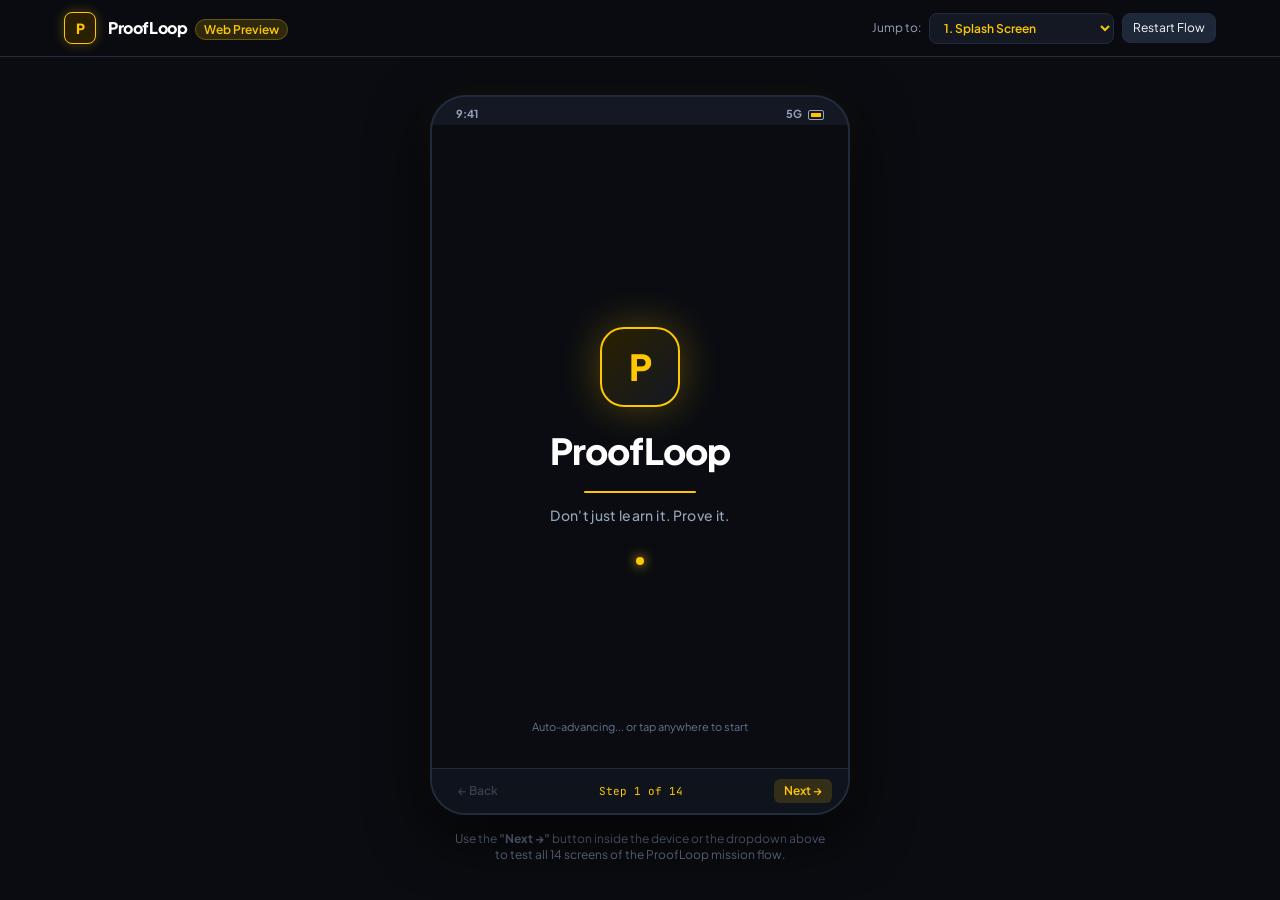
==== commit ee2ab285: "feat: deploy React 14-screen interactive prototype to docs" ====
--- a/index.html
+++ b/index.html
@@ -1,2093 +1,17 @@
-<!DOCTYPE html>
+<!doctype html>
 <html lang="en">
-<head>
-  <meta charset="UTF-8" />
-  <meta name="viewport" content="width=device-width, initial-scale=1.0, maximum-scale=1.0, user-scalable=no" />
-  <title>ProofLoop — Interactive Web Prototype</title>
-  <meta name="description" content="ProofLoop: Turning passive learning into verifiable mastery. Built with Kotlin, Jetpack Compose, and Gemini AI." />
-  <link rel="preconnect" href="https://fonts.googleapis.com">
-  <link rel="preconnect" href="https://fonts.gstatic.com" crossorigin>
-  <link href="https://fonts.googleapis.com/css2?family=Plus+Jakarta+Sans:wght@400;500;600;700;800&family=JetBrains+Mono:wght@400;500;700&display=swap" rel="stylesheet">
-  <style>
-    :root {
-      --bg-dark: #0A0C11;
-      --bg-surface: #131722;
-      --card-bg: #131823;
-      --card-border: #222B3D;
-      --card-elevated: #1E2838;
-      --yellow-primary: #FFC700;
-      --yellow-dark: #E5B000;
-      --yellow-glow: rgba(255, 199, 0, 0.2);
-      --cyan-neon: #00E5FF;
-      --cyan-glow: rgba(0, 229, 255, 0.2);
-      --mint-proof: #00E676;
-      --mint-glow: rgba(0, 230, 118, 0.2);
-      --text-primary: #F8FAFC;
-      --text-secondary: #94A3B8;
-      --text-muted: #64748B;
-      --phone-w: 390px;
-      --phone-h: 790px;
-    }
-
-    * {
-      box-sizing: border-box;
-      margin: 0;
-      padding: 0;
-      -webkit-tap-highlight-color: transparent;
-    }
-
-    body {
-      background-color: var(--bg-dark);
-      color: var(--text-primary);
-      font-family: 'Plus Jakarta Sans', -apple-system, BlinkMacSystemFont, sans-serif;
-      min-height: 100vh;
-      overflow-x: hidden;
-      background-image: 
-        radial-gradient(circle at 15% 15%, rgba(255, 199, 0, 0.05) 0%, transparent 40%),
-        radial-gradient(circle at 85% 85%, rgba(0, 229, 255, 0.05) 0%, transparent 40%);
-    }
-
-    /* Outer Container */
-    .app-viewport {
-      display: flex;
-      flex-direction: column;
-      min-height: 100vh;
-    }
-
-    /* Top Nav for Judges */
-    header.judge-bar {
-      display: flex;
-      align-items: center;
-      justify-content: space-between;
-      padding: 14px 28px;
-      background: rgba(10, 12, 17, 0.85);
-      backdrop-filter: blur(16px);
-      border-bottom: 1px solid var(--card-border);
-      position: sticky;
-      top: 0;
-      z-index: 100;
-    }
-
-    .brand-group {
-      display: flex;
-      align-items: center;
-      gap: 12px;
-    }
-
-    .brand-logo-badge {
-      width: 36px;
-      height: 36px;
-      border-radius: 10px;
-      background: linear-gradient(135deg, #2A2000, #131823);
-      border: 1px solid var(--yellow-primary);
-      display: flex;
-      align-items: center;
-      justify-content: center;
-      font-weight: 800;
-      color: var(--yellow-primary);
-      font-size: 18px;
-      box-shadow: 0 0 16px var(--yellow-glow);
-    }
-
-    .brand-title {
-      font-size: 20px;
-      font-weight: 800;
-      letter-spacing: -0.5px;
-      color: var(--text-primary);
-    }
-
-    .hackathon-badge {
-      font-size: 11px;
-      font-weight: 700;
-      padding: 3px 10px;
-      border-radius: 20px;
-      background: rgba(0, 229, 255, 0.12);
-      border: 1px solid var(--cyan-neon);
-      color: var(--cyan-neon);
-      text-transform: uppercase;
-      letter-spacing: 0.5px;
-    }
-
-    .header-actions {
-      display: flex;
-      align-items: center;
-      gap: 12px;
-    }
-
-    .btn-pill {
-      display: inline-flex;
-      align-items: center;
-      gap: 8px;
-      padding: 8px 16px;
-      border-radius: 24px;
-      font-size: 13px;
-      font-weight: 700;
-      cursor: pointer;
-      text-decoration: none;
-      transition: all 0.2s ease;
-      border: none;
-    }
-
-    .btn-yellow {
-      background: var(--yellow-primary);
-      color: #0A0C11;
-      box-shadow: 0 4px 14px var(--yellow-glow);
-    }
-    .btn-yellow:hover {
-      background: #ffd333;
-      transform: translateY(-1px);
-    }
-
-    .btn-ghost {
-      background: var(--card-bg);
-      border: 1px solid var(--card-border);
-      color: var(--text-primary);
-    }
-    .btn-ghost:hover {
-      border-color: var(--yellow-primary);
-      color: var(--yellow-primary);
-    }
-
-    /* Main Showcase Layout */
-    .showcase-grid {
-      display: grid;
-      grid-template-columns: 1fr var(--phone-w) 1fr;
-      gap: 32px;
-      max-width: 1440px;
-      margin: 0 auto;
-      padding: 32px 24px;
-      align-items: start;
-      flex: 1;
-    }
-
-    /* Left Info Column */
-    .info-column {
-      display: flex;
-      flex-direction: column;
-      gap: 20px;
-    }
-
-    .panel-card {
-      background: var(--card-bg);
-      border: 1px solid var(--card-border);
-      border-radius: 20px;
-      padding: 22px;
-      box-shadow: 0 8px 32px rgba(0,0,0,0.3);
-    }
-
-    .panel-header {
-      display: flex;
-      align-items: center;
-      gap: 10px;
-      margin-bottom: 14px;
-    }
-
-    .panel-header h3 {
-      font-size: 16px;
-      font-weight: 700;
-      color: var(--text-primary);
-    }
-
-    .panel-tag {
-      font-size: 10px;
-      font-weight: 700;
-      padding: 2px 8px;
-      border-radius: 12px;
-      background: rgba(255, 199, 0, 0.15);
-      color: var(--yellow-primary);
-      border: 1px solid rgba(255, 199, 0, 0.3);
-    }
-
-    .panel-text {
-      font-size: 13.5px;
-      line-height: 1.6;
-      color: var(--text-secondary);
-      margin-bottom: 14px;
-    }
-
-    .feature-list {
-      list-style: none;
-      display: flex;
-      flex-direction: column;
-      gap: 10px;
-    }
-
-    .feature-item {
-      display: flex;
-      align-items: flex-start;
-      gap: 10px;
-      font-size: 13px;
-      color: var(--text-secondary);
-    }
-
-    .feature-icon {
-      color: var(--yellow-primary);
-      font-size: 15px;
-      flex-shrink: 0;
-      margin-top: 2px;
-    }
-
-    .tech-badges {
-      display: flex;
-      flex-wrap: wrap;
-      gap: 8px;
-      margin-top: 10px;
-    }
-
-    .tech-pill {
-      font-size: 11px;
-      font-family: 'JetBrains Mono', monospace;
-      padding: 4px 10px;
-      border-radius: 6px;
-      background: var(--card-elevated);
-      border: 1px solid var(--card-border);
-      color: var(--text-secondary);
-    }
-
-    /* Center: The Phone Mockup */
-    .phone-container {
-      position: relative;
-      width: var(--phone-w);
-      height: var(--phone-h);
-      margin: 0 auto;
-      border-radius: 46px;
-      background: #000;
-      box-shadow: 
-        0 0 0 10px #1a1e29,
-        0 0 0 12px #2b364c,
-        0 24px 64px rgba(0, 0, 0, 0.8),
-        0 0 40px rgba(255, 199, 0, 0.1);
-      overflow: hidden;
-      display: flex;
-      flex-direction: column;
-    }
-
-    /* Notch / Dynamic Island */
-    .phone-notch {
-      position: absolute;
-      top: 10px;
-      left: 50%;
-      transform: translateX(-50%);
-      width: 110px;
-      height: 26px;
-      background: #000;
-      border-radius: 14px;
-      z-index: 99;
-      display: flex;
-      align-items: center;
-      justify-content: space-around;
-      padding: 0 10px;
-    }
-
-    .notch-camera {
-      width: 10px;
-      height: 10px;
-      border-radius: 50%;
-      background: #111;
-      border: 1.5px solid #222;
-    }
-
-    .notch-sensor {
-      width: 6px;
-      height: 6px;
-      border-radius: 50%;
-      background: #181818;
-    }
-
-    /* Screen Wrapper */
-    .screen-content {
-      flex: 1;
-      background: var(--bg-dark);
-      position: relative;
-      overflow-y: auto;
-      overflow-x: hidden;
-      display: flex;
-      flex-direction: column;
-      padding-top: 42px;
-      padding-bottom: 74px;
-      scrollbar-width: none;
-    }
-    .screen-content::-webkit-scrollbar { display: none; }
-
-    /* Phone Status Bar */
-    .phone-status-bar {
-      position: absolute;
-      top: 0;
-      left: 0;
-      right: 0;
-      height: 42px;
-      display: flex;
-      align-items: center;
-      justify-content: space-between;
-      padding: 0 24px;
-      font-size: 11px;
-      font-weight: 700;
-      color: var(--text-primary);
-      z-index: 90;
-      pointer-events: none;
-    }
-
-    .status-icons {
-      display: flex;
-      align-items: center;
-      gap: 6px;
-    }
-
-    /* Bottom Navigation Bar inside Phone */
-    .phone-bottom-nav {
-      position: absolute;
-      bottom: 0;
-      left: 0;
-      right: 0;
-      height: 68px;
-      background: rgba(19, 24, 35, 0.95);
-      backdrop-filter: blur(20px);
-      border-top: 1px solid var(--card-border);
-      display: flex;
-      align-items: center;
-      justify-content: space-around;
-      padding: 0 12px 12px 12px;
-      z-index: 90;
-    }
-
-    .nav-btn {
-      display: flex;
-      flex-direction: column;
-      align-items: center;
-      gap: 4px;
-      color: var(--text-muted);
-      cursor: pointer;
-      background: none;
-      border: none;
-      font-size: 11px;
-      font-weight: 600;
-      transition: all 0.2s;
-    }
-
-    .nav-btn.active {
-      color: var(--yellow-primary);
-    }
-
-    .nav-btn svg {
-      width: 22px;
-      height: 22px;
-      fill: currentColor;
-    }
-
-    /* Screens Inside Phone */
-    .phone-screen {
-      display: none;
-      flex-direction: column;
-      padding: 16px;
-      min-height: 100%;
-      animation: fadeIn 0.3s ease;
-    }
-    .phone-screen.active {
-      display: flex;
-    }
-
-    @keyframes fadeIn {
-      from { opacity: 0; transform: translateY(6px); }
-      to { opacity: 1; transform: translateY(0); }
-    }
-
-    /* SCREEN: SPLASH SCREEN (Accurate 3-stage animation) */
-    .screen-splash {
-      position: absolute;
-      top: 0;
-      left: 0;
-      right: 0;
-      bottom: 0;
-      background: var(--bg-dark);
-      z-index: 80;
-      display: flex;
-      flex-direction: column;
-      align-items: center;
-      justify-content: center;
-      padding: 24px;
-    }
-
-    .splash-wordmark {
-      font-size: 40px;
-      font-weight: 800;
-      color: var(--text-primary);
-      letter-spacing: -0.5px;
-      opacity: 0;
-      transform: translateY(28px);
-      transition: all 0.6s cubic-bezier(0.16, 1, 0.3, 1);
-    }
-    .splash-wordmark.animate {
-      opacity: 1;
-      transform: translateY(0);
-    }
-
-    .splash-line {
-      width: 180px;
-      height: 2.5px;
-      background: var(--yellow-primary);
-      margin: 14px 0 16px 0;
-      border-radius: 2px;
-      transform: scaleX(0);
-      transform-origin: left;
-      opacity: 0;
-      transition: transform 0.5s cubic-bezier(0.16, 1, 0.3, 1), opacity 0.2s ease;
-    }
-    .splash-line.animate {
-      transform: scaleX(1);
-      opacity: 1;
-    }
-
-    .splash-tagline {
-      font-size: 14px;
-      font-weight: 500;
-      color: var(--text-muted);
-      text-align: center;
-      opacity: 0;
-      transition: opacity 0.5s ease;
-    }
-    .splash-tagline.animate {
-      opacity: 1;
-    }
-
-    .splash-dot {
-      width: 7px;
-      height: 7px;
-      background: var(--yellow-primary);
-      border-radius: 50%;
-      margin-top: 36px;
-      transform: scale(0);
-      box-shadow: 0 0 12px var(--yellow-primary);
-      transition: transform 0.4s cubic-bezier(0.34, 1.56, 0.64, 1);
-    }
-    .splash-dot.animate {
-      transform: scale(1);
-    }
-
-    /* SCREEN: HOME */
-    .home-topbar {
-      display: flex;
-      justify-content: space-between;
-      align-items: center;
-      margin-bottom: 16px;
-    }
-
-    .profile-pill {
-      display: flex;
-      align-items: center;
-      gap: 10px;
-    }
-
-    .avatar-circle {
-      width: 38px;
-      height: 38px;
-      border-radius: 50%;
-      background: #2A2000;
-      border: 1.5px solid var(--yellow-primary);
-      color: var(--yellow-primary);
-      font-weight: 800;
-      display: flex;
-      align-items: center;
-      justify-content: center;
-      font-size: 14px;
-    }
-
-    .greeting-text {
-      font-size: 15px;
-      font-weight: 700;
-      color: var(--text-primary);
-    }
-
-    .greeting-sub {
-      font-size: 11px;
-      color: var(--text-muted);
-    }
-
-    .stat-pill {
-      display: flex;
-      align-items: center;
-      gap: 6px;
-      background: var(--card-bg);
-      border: 1px solid var(--card-border);
-      border-radius: 20px;
-      padding: 6px 12px;
-      font-size: 12px;
-      font-weight: 700;
-      color: var(--yellow-primary);
-    }
-
-    /* Continue Learning Card (Dynamic Zero-state / Active) */
-    .continue-card {
-      background: linear-gradient(135deg, #1C2333 0%, #131823 100%);
-      border: 1px solid var(--card-border);
-      border-radius: 20px;
-      padding: 18px;
-      margin-bottom: 20px;
-      display: flex;
-      align-items: center;
-      justify-content: space-between;
-      cursor: pointer;
-      transition: all 0.2s ease;
-      position: relative;
-      overflow: hidden;
-    }
-    .continue-card::before {
-      content: '';
-      position: absolute;
-      top: 0; right: 0; width: 120px; height: 120px;
-      background: radial-gradient(circle, rgba(255,199,0,0.08) 0%, transparent 70%);
-      pointer-events: none;
-    }
-    .continue-card:hover {
-      border-color: var(--yellow-primary);
-      transform: translateY(-2px);
-    }
-
-    .continue-info {
-      display: flex;
-      flex-direction: column;
-      gap: 4px;
-    }
-
-    .badge-label {
-      font-size: 10px;
-      font-weight: 700;
-      text-transform: uppercase;
-      letter-spacing: 0.6px;
-      color: var(--yellow-primary);
-    }
-
-    .continue-title {
-      font-size: 16px;
-      font-weight: 700;
-      color: var(--text-primary);
-    }
-
-    .continue-sub {
-      font-size: 12px;
-      color: var(--text-muted);
-    }
-
-    .progress-ring-box {
-      position: relative;
-      width: 54px;
-      height: 54px;
-      display: flex;
-      align-items: center;
-      justify-content: center;
-    }
-
-    .progress-ring-box svg {
-      width: 54px;
-      height: 54px;
-      transform: rotate(-90deg);
-    }
-
-    .ring-bg {
-      stroke: #1E2838;
-      stroke-width: 4;
-      fill: none;
-    }
-
-    .ring-progress {
-      stroke: var(--yellow-primary);
-      stroke-width: 4;
-      stroke-linecap: round;
-      fill: none;
-      stroke-dasharray: 140;
-      stroke-dashoffset: 40; /* 70% */
-      transition: stroke-dashoffset 0.8s ease;
-    }
-
-    .ring-val {
-      position: absolute;
-      font-size: 11px;
-      font-weight: 800;
-      color: var(--yellow-primary);
-    }
-
-    /* Section Header */
-    .section-title-row {
-      display: flex;
-      justify-content: space-between;
-      align-items: center;
-      margin-bottom: 12px;
-    }
-
-    .section-title {
-      font-size: 14px;
-      font-weight: 700;
-      color: var(--text-primary);
-      letter-spacing: -0.2px;
-    }
-
-    .section-link {
-      font-size: 12px;
-      color: var(--yellow-primary);
-      text-decoration: none;
-      font-weight: 600;
-    }
-
-    /* Missions List */
-    .mission-item {
-      background: var(--card-bg);
-      border: 1px solid var(--card-border);
-      border-radius: 16px;
-      padding: 14px;
-      margin-bottom: 12px;
-      display: flex;
-      align-items: center;
-      gap: 12px;
-      cursor: pointer;
-      transition: all 0.2s ease;
-    }
-
-    .mission-item:hover:not(.locked) {
-      border-color: rgba(255, 199, 0, 0.4);
-      background: #181F2E;
-    }
-
-    .mission-item.locked {
-      opacity: 0.6;
-      cursor: not-allowed;
-      border-style: dashed;
-    }
-
-    .mission-icon-box {
-      width: 44px;
-      height: 44px;
-      border-radius: 12px;
-      background: #1E2838;
-      display: flex;
-      align-items: center;
-      justify-content: center;
-      font-size: 20px;
-      flex-shrink: 0;
-    }
-
-    .mission-meta {
-      flex: 1;
-      display: flex;
-      flex-direction: column;
-      gap: 4px;
-    }
-
-    .mission-title {
-      font-size: 14px;
-      font-weight: 700;
-      color: var(--text-primary);
-    }
-
-    .mission-tags {
-      display: flex;
-      align-items: center;
-      gap: 8px;
-    }
-
-    .tag-chip {
-      font-size: 10px;
-      font-weight: 600;
-      padding: 2px 7px;
-      border-radius: 4px;
-      background: #1E2838;
-      color: var(--text-secondary);
-    }
-
-    .tag-chip.active-chip {
-      background: rgba(0, 229, 255, 0.12);
-      color: var(--cyan-neon);
-    }
-
-    .tag-chip.locked-chip {
-      background: rgba(255, 77, 79, 0.15);
-      color: #FF4D4F;
-    }
-
-    /* SCREEN: MISSION WORKSPACE & VOICE DEFENSE */
-    .screen-workspace {
-      gap: 14px;
-    }
-
-    .mission-brief-card {
-      background: var(--card-bg);
-      border: 1px solid var(--card-border);
-      border-radius: 16px;
-      padding: 16px;
-    }
-
-    .badge-diff {
-      display: inline-block;
-      font-size: 10px;
-      font-weight: 700;
-      padding: 2px 8px;
-      border-radius: 12px;
-      background: rgba(0, 230, 118, 0.15);
-      color: var(--mint-proof);
-      margin-bottom: 8px;
-    }
-
-    .brief-title {
-      font-size: 16px;
-      font-weight: 800;
-      color: var(--text-primary);
-      margin-bottom: 6px;
-    }
-
-    .brief-desc {
-      font-size: 12.5px;
-      color: var(--text-secondary);
-      line-height: 1.5;
-    }
-
-    .code-editor-sim {
-      background: #0D1017;
-      border: 1px solid var(--card-border);
-      border-radius: 14px;
-      padding: 14px;
-      font-family: 'JetBrains Mono', monospace;
-      font-size: 12px;
-      line-height: 1.5;
-      color: #79C0FF;
-    }
-
-    .code-comment { color: #8B949E; }
-    .code-keyword { color: #FF7B72; }
-    .code-fn { color: #D2A8FF; }
-    .code-num { color: #79C0FF; }
-
-    /* Voice Reasoning Module */
-    .voice-defense-box {
-      background: var(--card-bg);
-      border: 1.5px solid rgba(255, 199, 0, 0.3);
-      border-radius: 18px;
-      padding: 16px;
-      display: flex;
-      flex-direction: column;
-      align-items: center;
-      text-align: center;
-      gap: 12px;
-      box-shadow: 0 4px 20px rgba(255, 199, 0, 0.05);
-    }
-
-    .voice-prompt {
-      font-size: 13px;
-      font-weight: 700;
-      color: var(--yellow-primary);
-    }
-
-    .mic-button-interactive {
-      width: 64px;
-      height: 64px;
-      border-radius: 50%;
-      background: linear-gradient(135deg, #2A2000, #181F2E);
-      border: 2px solid var(--yellow-primary);
-      display: flex;
-      align-items: center;
-      justify-content: center;
-      cursor: pointer;
-      color: var(--yellow-primary);
-      box-shadow: 0 0 20px var(--yellow-glow);
-      transition: all 0.3s;
-    }
-    .mic-button-interactive.recording {
-      animation: pulseMic 1.2s infinite ease-in-out;
-      background: var(--yellow-primary);
-      color: #0A0C11;
-    }
-
-    @keyframes pulseMic {
-      0%, 100% { box-shadow: 0 0 0 0 rgba(255, 199, 0, 0.7); transform: scale(1); }
-      50% { box-shadow: 0 0 0 16px rgba(255, 199, 0, 0); transform: scale(1.06); }
-    }
-
-    .wave-bars {
-      display: flex;
-      align-items: center;
-      gap: 4px;
-      height: 24px;
-    }
-
-    .wave-bar {
-      width: 4px;
-      background: var(--yellow-primary);
-      border-radius: 2px;
-      height: 8px;
-      transition: height 0.15s ease;
-    }
-    .wave-bars.active .wave-bar:nth-child(1) { animation: wave 0.6s infinite ease 0.1s; }
-    .wave-bars.active .wave-bar:nth-child(2) { animation: wave 0.8s infinite ease 0.3s; }
-    .wave-bars.active .wave-bar:nth-child(3) { animation: wave 0.5s infinite ease 0.2s; }
-    .wave-bars.active .wave-bar:nth-child(4) { animation: wave 0.7s infinite ease 0.4s; }
-    .wave-bars.active .wave-bar:nth-child(5) { animation: wave 0.9s infinite ease 0.1s; }
-
-    @keyframes wave {
-      0%, 100% { height: 6px; }
-      50% { height: 22px; }
-    }
-
-    .transcript-box {
-      background: #0E131C;
-      border: 1px solid var(--card-border);
-      border-radius: 10px;
-      padding: 10px;
-      font-size: 12px;
-      color: var(--text-secondary);
-      line-height: 1.4;
-      text-align: left;
-      width: 100%;
-      min-height: 48px;
-      font-style: italic;
-    }
-
-    /* SCREEN: AI ANALYSIS */
-    .ai-analysis-container {
-      display: flex;
-      flex-direction: column;
-      align-items: center;
-      justify-content: center;
-      min-height: 480px;
-      text-align: center;
-      padding: 24px;
-      gap: 20px;
-    }
-
-    .ai-spinner-box {
-      width: 80px;
-      height: 80px;
-      position: relative;
-      display: flex;
-      align-items: center;
-      justify-content: center;
-    }
-
-    .ai-spinner-ring {
-      width: 100%;
-      height: 100%;
-      border-radius: 50%;
-      border: 3px solid rgba(0, 229, 255, 0.15);
-      border-top-color: var(--cyan-neon);
-      animation: spin 1s infinite linear;
-    }
-
-    @keyframes spin {
-      to { transform: rotate(360deg); }
-    }
-
-    .ai-icon-center {
-      position: absolute;
-      font-size: 28px;
-    }
-
-    .analysis-steps {
-      display: flex;
-      flex-direction: column;
-      gap: 12px;
-      width: 100%;
-      text-align: left;
-    }
-
-    .analysis-step-row {
-      display: flex;
-      align-items: center;
-      gap: 10px;
-      font-size: 13px;
-      color: var(--text-muted);
-      transition: color 0.3s;
-    }
-    .analysis-step-row.completed {
-      color: var(--mint-proof);
-    }
-    .analysis-step-row.active {
-      color: var(--yellow-primary);
-      font-weight: 700;
-    }
-
-    /* SCREEN: IMPROVEMENT & SCORE */
-    .score-summary-card {
-      background: var(--card-bg);
-      border: 1px solid var(--card-border);
-      border-radius: 20px;
-      padding: 20px;
-      text-align: center;
-      margin-bottom: 16px;
-    }
-
-    .mastery-badge-gold {
-      display: inline-block;
-      font-size: 11px;
-      font-weight: 800;
-      padding: 4px 12px;
-      border-radius: 20px;
-      background: rgba(255, 199, 0, 0.15);
-      border: 1px solid var(--yellow-primary);
-      color: var(--yellow-primary);
-      letter-spacing: 0.5px;
-      margin-bottom: 12px;
-    }
-
-    .score-comparison-row {
-      display: flex;
-      align-items: center;
-      justify-content: center;
-      gap: 18px;
-      margin: 14px 0;
-    }
-
-    .score-box {
-      display: flex;
-      flex-direction: column;
-      gap: 2px;
-    }
-
-    .score-num {
-      font-size: 32px;
-      font-weight: 800;
-      color: var(--text-primary);
-    }
-    .score-num.highlight {
-      color: var(--yellow-primary);
-    }
-
-    .score-lbl {
-      font-size: 11px;
-      color: var(--text-muted);
-    }
-
-    .score-arrow {
-      font-size: 22px;
-      color: var(--mint-proof);
-      font-weight: 800;
-    }
-
-    .delta-badge {
-      font-size: 13px;
-      font-weight: 700;
-      color: var(--mint-proof);
-      background: rgba(0, 230, 118, 0.1);
-      padding: 4px 12px;
-      border-radius: 12px;
-      display: inline-block;
-    }
-
-    /* SCREEN: PROOF CARD */
-    .proof-card-holo {
-      background: linear-gradient(135deg, #182030 0%, #10141E 50%, #1A2133 100%);
-      border: 2px solid var(--yellow-primary);
-      border-radius: 22px;
-      padding: 22px;
-      box-shadow: 
-        0 12px 32px rgba(0, 0, 0, 0.6),
-        0 0 24px rgba(255, 199, 0, 0.15);
-      position: relative;
-      overflow: hidden;
-      margin-bottom: 16px;
-    }
-
-    .proof-card-holo::after {
-      content: '';
-      position: absolute;
-      top: -50%;
-      left: -50%;
-      width: 200%;
-      height: 200%;
-      background: linear-gradient(
-        45deg,
-        transparent 40%,
-        rgba(255, 255, 255, 0.05) 50%,
-        transparent 60%
-      );
-      animation: holoSweep 6s infinite linear;
-      pointer-events: none;
-    }
-
-    @keyframes holoSweep {
-      0% { transform: translateY(-30%) rotate(25deg); }
-      100% { transform: translateY(30%) rotate(25deg); }
-    }
-
-    .card-top {
-      display: flex;
-      justify-content: space-between;
-      align-items: center;
-      margin-bottom: 16px;
-    }
-
-    .card-issuer {
-      font-size: 12px;
-      font-weight: 800;
-      color: var(--yellow-primary);
-      letter-spacing: 0.5px;
-    }
-
-    .card-verified-tag {
-      font-size: 10px;
-      font-weight: 700;
-      padding: 2px 8px;
-      border-radius: 10px;
-      background: rgba(0, 230, 118, 0.15);
-      border: 1px solid var(--mint-proof);
-      color: var(--mint-proof);
-    }
-
-    .card-skill-title {
-      font-size: 18px;
-      font-weight: 800;
-      color: var(--text-primary);
-      margin-bottom: 4px;
-    }
-
-    .card-learner {
-      font-size: 13px;
-      color: var(--text-secondary);
-      margin-bottom: 16px;
-    }
-
-    .card-qr-row {
-      display: flex;
-      align-items: center;
-      justify-content: space-between;
-      padding-top: 14px;
-      border-top: 1px dashed var(--card-border);
-    }
-
-    .qr-mock {
-      width: 60px;
-      height: 60px;
-      background: #fff;
-      border-radius: 8px;
-      padding: 4px;
-      display: flex;
-      align-items: center;
-      justify-content: center;
-    }
-
-    .qr-mock svg {
-      width: 100%;
-      height: 100%;
-    }
-
-    .card-hash-box {
-      display: flex;
-      flex-direction: column;
-      gap: 2px;
-      font-family: 'JetBrains Mono', monospace;
-    }
-
-    .hash-label {
-      font-size: 9px;
-      color: var(--text-muted);
-      text-transform: uppercase;
-    }
-
-    .hash-val {
-      font-size: 10.5px;
-      color: var(--cyan-neon);
-      word-break: break-all;
-    }
-
-    /* SCREEN: PROGRESS & ANALYTICS */
-    .tab-pill-row {
-      display: flex;
-      background: #10141E;
-      border: 1px solid var(--card-border);
-      border-radius: 12px;
-      padding: 4px;
-      margin-bottom: 16px;
-      gap: 4px;
-    }
-
-    .tab-pill-btn {
-      flex: 1;
-      padding: 8px 0;
-      text-align: center;
-      border-radius: 8px;
-      font-size: 12px;
-      font-weight: 700;
-      color: var(--text-muted);
-      background: none;
-      border: none;
-      cursor: pointer;
-      transition: all 0.2s;
-    }
-
-    .tab-pill-btn.active {
-      background: var(--yellow-primary);
-      color: #0A0C11;
-    }
-
-    .tab-content {
-      display: none;
-      flex-direction: column;
-      gap: 12px;
-    }
-    .tab-content.active {
-      display: flex;
-    }
-
-    .skill-bar-card {
-      background: var(--card-bg);
-      border: 1px solid var(--card-border);
-      border-radius: 14px;
-      padding: 12px 14px;
-      display: flex;
-      flex-direction: column;
-      gap: 6px;
-    }
-
-    .skill-info-row {
-      display: flex;
-      justify-content: space-between;
-      font-size: 13px;
-      font-weight: 600;
-    }
-
-    .skill-meter-track {
-      width: 100%;
-      height: 6px;
-      background: #1E2838;
-      border-radius: 3px;
-      overflow: hidden;
-    }
-
-    .skill-meter-fill {
-      height: 100%;
-      border-radius: 3px;
-      background: linear-gradient(90deg, var(--yellow-primary), var(--cyan-neon));
-    }
-
-    /* SCREEN: PROFILE */
-    .profile-card {
-      background: var(--card-bg);
-      border: 1px solid var(--card-border);
-      border-radius: 18px;
-      padding: 16px;
-      display: flex;
-      align-items: center;
-      gap: 14px;
-      margin-bottom: 18px;
-    }
-
-    .profile-menu-list {
-      background: var(--card-bg);
-      border: 1px solid var(--card-border);
-      border-radius: 18px;
-      overflow: hidden;
-      margin-bottom: 20px;
-    }
-
-    .menu-row {
-      display: flex;
-      align-items: center;
-      justify-content: space-between;
-      padding: 14px 16px;
-      border-bottom: 1px solid var(--card-border);
-      cursor: pointer;
-      font-size: 13.5px;
-      transition: background 0.2s;
-    }
-    .menu-row:last-child { border-bottom: none; }
-    .menu-row:hover { background: #181F2E; }
-
-    /* Modal Dialog for Help & About */
-    .modal-overlay {
-      display: none;
-      position: absolute;
-      top: 0; left: 0; right: 0; bottom: 0;
-      background: rgba(0, 0, 0, 0.75);
-      backdrop-filter: blur(8px);
-      z-index: 99;
-      align-items: center;
-      justify-content: center;
-      padding: 20px;
-      animation: fadeIn 0.2s ease;
-    }
-    .modal-overlay.active { display: flex; }
-
-    .modal-box {
-      background: var(--card-bg);
-      border: 1px solid var(--card-border);
-      border-radius: 20px;
-      padding: 20px;
-      width: 100%;
-      max-width: 320px;
-      display: flex;
-      flex-direction: column;
-      gap: 12px;
-      box-shadow: 0 16px 36px rgba(0,0,0,0.8);
-    }
-
-    .modal-title {
-      font-size: 17px;
-      font-weight: 800;
-      color: var(--text-primary);
-    }
-
-    .modal-sub {
-      font-size: 13px;
-      font-weight: 700;
-      color: var(--yellow-primary);
-    }
-
-    .modal-body {
-      font-size: 12.5px;
-      color: var(--text-secondary);
-      line-height: 1.55;
-    }
-
-    /* Right Column: Judge Controls */
-    .controls-column {
-      display: flex;
-      flex-direction: column;
-      gap: 18px;
-    }
-
-    .nav-shortcuts-grid {
-      display: grid;
-      grid-template-columns: 1fr 1fr;
-      gap: 10px;
-    }
-
-    .quick-jump-btn {
-      background: var(--card-bg);
-      border: 1px solid var(--card-border);
-      border-radius: 12px;
-      padding: 12px;
-      display: flex;
-      flex-direction: column;
-      align-items: flex-start;
-      gap: 6px;
-      cursor: pointer;
-      color: var(--text-primary);
-      text-align: left;
-      transition: all 0.2s;
-    }
-
-    .quick-jump-btn:hover {
-      border-color: var(--yellow-primary);
-      background: #181F2E;
-      transform: translateY(-2px);
-    }
-
-    .quick-jump-btn.active {
-      border-color: var(--yellow-primary);
-      background: rgba(255, 199, 0, 0.08);
-    }
-
-    .jump-icon { font-size: 20px; }
-    .jump-title { font-size: 12.5px; font-weight: 700; }
-    .jump-desc { font-size: 10.5px; color: var(--text-muted); }
-
-    /* Responsive */
-    @media (max-width: 1100px) {
-      .showcase-grid {
-        grid-template-columns: 1fr;
-        justify-items: center;
-      }
-      .info-column, .controls-column {
-        width: 100%;
-        max-width: 520px;
-      }
-    }
-  </style>
-</head>
-<body>
-
-<div class="app-viewport">
-  <!-- Top Judge Bar -->
-  <header class="judge-bar">
-    <div class="brand-group">
-      <div class="brand-logo-badge">P</div>
-      <div>
-        <div class="brand-title">ProofLoop</div>
-      </div>
-      <span class="hackathon-badge">Hackathon Prototype</span>
-    </div>
-    <div class="header-actions">
-      <button class="btn-pill btn-ghost" onclick="triggerSplashAnimation()">
-        <span>✨ Replay Splash</span>
-      </button>
-      <a href="https://github.com/muraliganesh1421/ProofLoop" target="_blank" class="btn-pill btn-ghost">
-        <span>GitHub Repo</span>
-      </a>
-      <a href="./proofloop-debug.apk" download="proofloop-debug.apk" target="_blank" class="btn-pill btn-yellow">
-        <span>Download APK (23.6 MB)</span>
-      </a>
-    </div>
-  </header>
-
-  <!-- Main Showcase Area -->
-  <main class="showcase-grid">
-    <!-- Left Column: Context & Evaluation Criteria -->
-    <div class="info-column">
-      <div class="panel-card">
-        <div class="panel-header">
-          <h3>The Problem & Solution</h3>
-          <span class="panel-tag">Core Value</span>
-        </div>
-        <p class="panel-text">
-          Traditional learning apps allow users to passively watch videos or guess multiple-choice quizzes without proving genuine understanding.
-        </p>
-        <p class="panel-text">
-          <strong>ProofLoop</strong> changes this by forcing users to <em>defend their solutions out loud</em>. The multimodal AI evaluates reasoning depth, unlocks sequential skills through prerequisite verification, and mints cryptographically tamper-proof <strong>Proof Cards</strong>.
-        </p>
-      </div>
-
-      <div class="panel-card">
-        <div class="panel-header">
-          <h3>Key Innovations for Judges</h3>
-          <span class="panel-tag">Hackathon</span>
-        </div>
-        <ul class="feature-list">
-          <li class="feature-item">
-            <span class="feature-icon">🛡️</span>
-            <div><strong>Zero-Config Offline Demo:</strong> Fallback AI ensures judges never get blocked by network or API key issues.</div>
-          </li>
-          <li class="feature-item">
-            <span class="feature-icon">🎙️</span>
-            <div><strong>Voice-First Defense:</strong> Verbal reasoning captures true mastery that automated unit tests miss.</div>
-          </li>
-          <li class="feature-item">
-            <span class="feature-icon">🔒</span>
-            <div><strong>Prerequisite Enforcing:</strong> Advanced algorithmic missions remain strictly locked until prerequisites are proved.</div>
-          </li>
-          <li class="feature-item">
-            <span class="feature-icon">📜</span>
-            <div><strong>Cryptographic Proof Cards:</strong> Verifiable skill credentials issued with SHA hashes and exportable cards.</div>
-          </li>
-        </ul>
-      </div>
-
-      <div class="panel-card">
-        <div class="panel-header">
-          <h3>Production Tech Stack</h3>
-        </div>
-        <div class="tech-badges">
-          <span class="tech-pill">Kotlin 2.2</span>
-          <span class="tech-pill">Jetpack Compose</span>
-          <span class="tech-pill">Material 3</span>
-          <span class="tech-pill">Gemini 1.5 Flash</span>
-          <span class="tech-pill">DataStore</span>
-          <span class="tech-pill">Local-First</span>
-          <span class="tech-pill">Android SDK 35</span>
-        </div>
-      </div>
-    </div>
-
-    <!-- Center Column: Interactive Smartphone Emulator -->
-    <div class="phone-container" id="phoneWrapper">
-      <!-- Notch -->
-      <div class="phone-notch">
-        <div class="notch-camera"></div>
-        <div class="notch-sensor"></div>
-      </div>
-
-      <!-- Status Bar -->
-      <div class="phone-status-bar">
-        <span>9:41</span>
-        <div class="status-icons">
-          <span>5G</span>
-          <span>100%</span>
-        </div>
-      </div>
-
-      <!-- Screen Container -->
-      <div class="screen-content">
-        <!-- 1. SPLASH SCREEN INTRO -->
-        <div class="screen-splash" id="screenSplash">
-          <div class="splash-wordmark" id="splashWordmark">ProofLoop</div>
-          <div class="splash-line" id="splashLine"></div>
-          <div class="splash-tagline" id="splashTagline">Don't just learn it. Prove it.</div>
-          <div class="splash-dot" id="splashDot"></div>
-        </div>
-
-        <!-- 2. HOME SCREEN -->
-        <div class="phone-screen active" id="screenHome">
-          <div class="home-topbar">
-            <div class="profile-pill">
-              <div class="avatar-circle">M</div>
-              <div>
-                <div class="greeting-text">Murali Ganesh</div>
-                <div class="greeting-sub">Student · ProofLoop</div>
-              </div>
-            </div>
-            <div class="stat-pill">
-              <span>🔥 3 Days</span>
-            </div>
-          </div>
-
-          <!-- Continue Learning Banner -->
-          <div class="continue-card" onclick="goToScreen('workspace')">
-            <div class="continue-info">
-              <span class="badge-label">Active Mission</span>
-              <div class="continue-title">Binary Search Mastery</div>
-              <div class="continue-sub">Defend worst-case boundary & invariant</div>
-            </div>
-            <div class="progress-ring-box">
-              <svg viewBox="0 0 54 54">
-                <circle class="ring-bg" cx="27" cy="27" r="22" />
-                <circle class="ring-progress" cx="27" cy="27" r="22" />
-              </svg>
-              <span class="ring-val">70%</span>
-            </div>
-          </div>
-
-          <!-- Missions Section -->
-          <div class="section-title-row">
-            <span class="section-title">Available Missions</span>
-            <span class="section-link">All (3)</span>
-          </div>
-
-          <!-- Mission 1 (Active) -->
-          <div class="mission-item" onclick="goToScreen('workspace')">
-            <div class="mission-icon-box">🔍</div>
-            <div class="mission-meta">
-              <div class="mission-title">1. Binary Search Invariant</div>
-              <div class="mission-tags">
-                <span class="tag-chip active-chip">Ready to Prove</span>
-                <span class="tag-chip">Medium</span>
-                <span class="tag-chip">+150 XP</span>
-              </div>
-            </div>
-            <span style="color: var(--yellow-primary); font-weight: bold;">›</span>
-          </div>
-
-          <!-- Mission 2 (Locked) -->
-          <div class="mission-item locked" onclick="showLockedAlert('Complete Mission 1 (Binary Search) to unlock Knapsack DP!')">
-            <div class="mission-icon-box">🔒</div>
-            <div class="mission-meta">
-              <div class="mission-title">2. Dynamic Programming 0/1</div>
-              <div class="mission-tags">
-                <span class="tag-chip locked-chip">Prerequisite Locked</span>
-                <span class="tag-chip">Hard</span>
-              </div>
-            </div>
-          </div>
-
-          <!-- Mission 3 (Locked) -->
-          <div class="mission-item locked" onclick="showLockedAlert('Prerequisite not met: Complete DP & Graph Theory first!')">
-            <div class="mission-icon-box">🔒</div>
-            <div class="mission-meta">
-              <div class="mission-title">3. Distributed Consensus Proof</div>
-              <div class="mission-tags">
-                <span class="tag-chip locked-chip">Prerequisite Locked</span>
-                <span class="tag-chip">Expert</span>
-              </div>
-            </div>
-          </div>
-        </div>
-
-        <!-- 3. WORKSPACE & VOICE DEFENSE SCREEN -->
-        <div class="phone-screen screen-workspace" id="screenWorkspace">
-          <div class="mission-brief-card">
-            <span class="badge-diff">Algorithms · Medium</span>
-            <div class="brief-title">Binary Search Correctness</div>
-            <div class="brief-desc">
-              Implement binary search and <strong>verbally defend</strong> why integer overflow does not occur in your midpoint calculation.
-            </div>
-          </div>
-
-          <div class="code-editor-sim">
-            <span class="code-keyword">fun</span> <span class="code-fn">binarySearch</span>(arr: IntArray, target: Int): Int {<br>
-            &nbsp;&nbsp;<span class="code-keyword">var</span> low = <span class="code-num">0</span>; <span class="code-keyword">var</span> high = arr.size - <span class="code-num">1</span><br>
-            &nbsp;&nbsp;<span class="code-keyword">while</span> (low &lt;= high) {<br>
-            &nbsp;&nbsp;&nbsp;&nbsp;<span class="code-comment">// Safe midpoint avoids 32-bit overflow:</span><br>
-            &nbsp;&nbsp;&nbsp;&nbsp;<span class="code-keyword">val</span> mid = low + (high - low) / <span class="code-num">2</span><br>
-            &nbsp;&nbsp;&nbsp;&nbsp;<span class="code-keyword">if</span> (arr[mid] == target) <span class="code-keyword">return</span> mid<br>
-            &nbsp;&nbsp;&nbsp;&nbsp;<span class="code-keyword">else if</span> (arr[mid] &lt; target) low = mid + <span class="code-num">1</span><br>
-            &nbsp;&nbsp;&nbsp;&nbsp;<span class="code-keyword">else</span> high = mid - <span class="code-num">1</span><br>
-            &nbsp;&nbsp;}<br>
-            &nbsp;&nbsp;<span class="code-keyword">return</span> -<span class="code-num">1</span><br>
-            }
-          </div>
-
-          <!-- Interactive Voice Module -->
-          <div class="voice-defense-box">
-            <div class="voice-prompt">🎙️ Defend Your Midpoint Calculation</div>
-            <div class="mic-button-interactive" id="micBtn" onclick="toggleVoiceRecording()">
-              <svg width="28" height="28" viewBox="0 0 24 24" fill="currentColor">
-                <path d="M12 14c1.66 0 3-1.34 3-3V5c0-1.66-1.34-3-3-3S9 3.34 9 5v6c0 1.66 1.34 3 3 3z"/>
-                <path d="M17 11c0 2.76-2.24 5-5 5s-5-2.24-5-5H5c0 3.53 2.61 6.43 6 6.92V21h2v-3.08c3.39-.49 6-3.39 6-6.92h-2z"/>
-              </svg>
-            </div>
-            <div class="wave-bars" id="waveBars">
-              <div class="wave-bar"></div>
-              <div class="wave-bar"></div>
-              <div class="wave-bar"></div>
-              <div class="wave-bar"></div>
-              <div class="wave-bar"></div>
-            </div>
-            <div class="transcript-box" id="transcriptBox">
-              "Tap the mic to record defense or click 'Simulate Voice' in judge panel."
-            </div>
-            <button class="btn-pill btn-yellow" style="width: 100%; justify-content: center;" onclick="runAiAnalysisFlow()">
-              Submit for AI Verification ›
-            </button>
-          </div>
-        </div>
-
-        <!-- 4. AI ANALYSIS SCREEN -->
-        <div class="phone-screen" id="screenAnalysis">
-          <div class="ai-analysis-container">
-            <div class="ai-spinner-box">
-              <div class="ai-spinner-ring"></div>
-              <div class="ai-icon-center">✨</div>
-            </div>
-            <h3 style="font-size: 18px; font-weight: 800; color: var(--text-primary);">Gemini AI Evaluation</h3>
-            <p style="font-size: 13px; color: var(--text-secondary);" id="aiStepSubtitle">Analyzing algorithmic defense...</p>
-
-            <div class="analysis-steps">
-              <div class="analysis-step-row" id="step1">
-                <span>✓</span> 1. Validating invariant correctness
-              </div>
-              <div class="analysis-step-row" id="step2">
-                <span>✓</span> 2. Checking boundary & overflow handling
-              </div>
-              <div class="analysis-step-row" id="step3">
-                <span>✓</span> 3. Scoring verbal articulation depth
-              </div>
-              <div class="analysis-step-row" id="step4">
-                <span>✓</span> 4. Minting cryptographic proof hash
-              </div>
-            </div>
-          </div>
-        </div>
-
-        <!-- 5. IMPROVEMENT & SCORECARD SCREEN -->
-        <div class="phone-screen" id="screenImprovement">
-          <div class="score-summary-card">
-            <div class="mastery-badge-gold">HIGH MASTERY VERIFIED</div>
-            <h3 style="font-size: 20px; font-weight: 800; margin-bottom: 4px;">Reasoning Proven!</h3>
-            <p style="font-size: 12.5px; color: var(--text-muted);">Defended against 4 edge cases successfully</p>
-
-            <div class="score-comparison-row">
-              <div class="score-box">
-                <span class="score-num">61</span>
-                <span class="score-lbl">First Attempt</span>
-              </div>
-              <div class="score-arrow">➔</div>
-              <div class="score-box">
-                <span class="score-num highlight">78</span>
-                <span class="score-lbl">Defended Score</span>
-              </div>
-            </div>
-
-            <div class="delta-badge">+17% Improvement Demonstrated</div>
-          </div>
-
-          <!-- Breakdown list -->
-          <div style="background: var(--card-bg); border: 1px solid var(--card-border); border-radius: 16px; padding: 16px; margin-bottom: 16px;">
-            <div style="font-size: 13px; font-weight: 700; margin-bottom: 10px;">Evaluation Breakdown</div>
-            <div style="display: flex; justify-content: space-between; font-size: 12px; margin-bottom: 8px;">
-              <span style="color: var(--text-secondary);">Algorithmic Rigor</span>
-              <span style="color: var(--yellow-primary); font-weight: 700;">92%</span>
-            </div>
-            <div style="display: flex; justify-content: space-between; font-size: 12px; margin-bottom: 8px;">
-              <span style="color: var(--text-secondary);">Verbal Articulation</span>
-              <span style="color: var(--yellow-primary); font-weight: 700;">85%</span>
-            </div>
-            <div style="display: flex; justify-content: space-between; font-size: 12px;">
-              <span style="color: var(--text-secondary);">Boundary Defense</span>
-              <span style="color: var(--yellow-primary); font-weight: 700;">89%</span>
-            </div>
-          </div>
-
-          <button class="btn-pill btn-yellow" style="width: 100%; justify-content: center;" onclick="goToScreen('proof')">
-            Generate Proof Card 🛡️
-          </button>
-        </div>
-
-        <!-- 6. PROOF CARD SCREEN -->
-        <div class="phone-screen" id="screenProof">
-          <div class="proof-card-holo">
-            <div class="card-top">
-              <span class="card-issuer">PROOF LOOP CREDENTIAL</span>
-              <span class="card-verified-tag">VERIFIED MASTERY</span>
-            </div>
-
-            <div class="card-skill-title">Binary Search Correctness</div>
-            <div class="card-learner">Issued to: <strong>Murali Ganesh</strong></div>
-
-            <div style="font-size: 12px; color: var(--text-secondary); line-height: 1.5; margin-bottom: 16px;">
-              This credential certifies that the earner has actively defended the loop invariant, boundary handling, and overflow avoidance.
-            </div>
-
-            <div class="card-qr-row">
-              <div class="qr-mock">
-                <!-- SVG QR Code -->
-                <svg viewBox="0 0 24 24">
-                  <path d="M2 2h8v8H2V2zm2 2v4h4V4H4zm10-2h8v8h-8V2zm2 2v4h4V4h-4zM2 14h8v8H2v-8zm2 2v4h4v-4H4zm14 0h4v4h-4v-4zm-4 4h4v4h-4v-4zm4-4h4v4h-4v-4zm-4-4h4v4h-4v-4z" fill="#0A0C11"/>
-                </svg>
-              </div>
-              <div class="card-hash-box">
-                <span class="hash-label">Tamper-Proof Hash</span>
-                <span class="hash-val">0x8f2a...e91c</span>
-                <span style="font-size: 9px; color: var(--text-muted); margin-top: 2px;">Gemini 1.5 · ProofLoop Engine</span>
-              </div>
-            </div>
-          </div>
-
-          <button class="btn-pill btn-yellow" style="width: 100%; justify-content: center; margin-bottom: 10px;" onclick="shareProofCard()">
-            Share Proof Card 📤
-          </button>
-          <button class="btn-pill btn-ghost" style="width: 100%; justify-content: center;" onclick="goToScreen('home')">
-            Return to Missions
-          </button>
-        </div>
-
-        <!-- 7. PROGRESS & SKILLS SCREEN -->
-        <div class="phone-screen" id="screenProgress">
-          <div class="tab-pill-row">
-            <button class="tab-pill-btn active" id="tabBtnOverview" onclick="switchProgressTab('overview')">Overview</button>
-            <button class="tab-pill-btn" id="tabBtnSkills" onclick="switchProgressTab('skills')">Skills</button>
-            <button class="tab-pill-btn" id="tabBtnPerf" onclick="switchProgressTab('perf')">Performance</button>
-          </div>
-
-          <!-- Tab: Overview -->
-          <div class="tab-content active" id="tabOverview">
-            <div style="background: var(--card-bg); border: 1px solid var(--card-border); border-radius: 16px; padding: 18px; text-align: center;">
-              <div style="font-size: 11px; font-weight: 700; color: var(--yellow-primary); text-transform: uppercase;">Total Mastery Index</div>
-              <div style="font-size: 38px; font-weight: 800; color: var(--text-primary); margin: 6px 0;">78%</div>
-              <div style="font-size: 12px; color: var(--text-muted);">Verified across 6 Core Engineering Competencies</div>
-            </div>
-
-            <div style="display: grid; grid-template-columns: 1fr 1fr; gap: 10px;">
-              <div style="background: var(--card-bg); border: 1px solid var(--card-border); border-radius: 14px; padding: 14px;">
-                <div style="font-size: 11px; color: var(--text-muted);">Proofs Minted</div>
-                <div style="font-size: 22px; font-weight: 800; color: var(--text-primary); margin-top: 4px;">4 Cards</div>
-              </div>
-              <div style="background: var(--card-bg); border: 1px solid var(--card-border); border-radius: 14px; padding: 14px;">
-                <div style="font-size: 11px; color: var(--text-muted);">Mastery Streak</div>
-                <div style="font-size: 22px; font-weight: 800; color: var(--yellow-primary); margin-top: 4px;">3 Days</div>
-              </div>
-            </div>
-          </div>
-
-          <!-- Tab: Skills -->
-          <div class="tab-content" id="tabSkills">
-            <div class="skill-bar-card">
-              <div class="skill-info-row">
-                <span>Binary Search & Sorting</span>
-                <span style="color: var(--yellow-primary);">88%</span>
-              </div>
-              <div class="skill-meter-track">
-                <div class="skill-meter-fill" style="width: 88%;"></div>
-              </div>
-            </div>
-
-            <div class="skill-bar-card">
-              <div class="skill-info-row">
-                <span>Dynamic Programming</span>
-                <span style="color: var(--cyan-neon);">62%</span>
-              </div>
-              <div class="skill-meter-track">
-                <div class="skill-meter-fill" style="width: 62%;"></div>
-              </div>
-            </div>
-
-            <div class="skill-bar-card">
-              <div class="skill-info-row">
-                <span>Distributed Consensus</span>
-                <span style="color: var(--text-muted);">Locked 🔒</span>
-              </div>
-              <div class="skill-meter-track">
-                <div class="skill-meter-fill" style="width: 15%; background: var(--text-muted);"></div>
-              </div>
-            </div>
-          </div>
-
-          <!-- Tab: Performance -->
-          <div class="tab-content" id="tabPerf">
-            <div style="background: var(--card-bg); border: 1px solid var(--card-border); border-radius: 16px; padding: 16px;">
-              <div style="font-size: 13px; font-weight: 700; margin-bottom: 8px;">Reasoning Quality Metrics</div>
-              <div style="font-size: 12px; color: var(--text-secondary); line-height: 1.6;">
-                • Average Score Delta: <strong>+17.4%</strong><br>
-                • Edge Case Coverage: <strong>91%</strong><br>
-                • Speech Defense Clarity: <strong>88%</strong>
-              </div>
-            </div>
-          </div>
-        </div>
-
-        <!-- 8. PROFILE SCREEN -->
-        <div class="phone-screen" id="screenProfile">
-          <div class="profile-card">
-            <div class="avatar-circle" style="width: 48px; height: 48px; font-size: 18px;">M</div>
-            <div>
-              <div style="font-size: 16px; font-weight: 800;">Murali Ganesh</div>
-              <div style="font-size: 12px; color: var(--text-muted);">murali.student@iqoo.edu</div>
-              <span style="display: inline-block; font-size: 10px; font-weight: 700; padding: 2px 8px; border-radius: 10px; background: #2A2000; color: var(--yellow-primary); margin-top: 4px;">Student</span>
-            </div>
-          </div>
-
-          <div class="profile-menu-list">
-            <div class="menu-row" onclick="openModal('help')">
-              <span>❓ Help & Support</span>
-              <span style="color: var(--text-muted);">›</span>
-            </div>
-            <div class="menu-row" onclick="openModal('about')">
-              <span>ℹ️ About ProofLoop</span>
-              <span style="color: var(--text-muted);">›</span>
-            </div>
-            <div class="menu-row">
-              <span>🌙 Appearance</span>
-              <span style="font-size: 12px; color: var(--text-muted);">Dark Mode</span>
-            </div>
-          </div>
-
-          <button class="btn-pill btn-ghost" style="width: 100%; justify-content: center; border-color: var(--yellow-primary); color: var(--yellow-primary);">
-            Log Out
-          </button>
-        </div>
-
-        <!-- Modal Dialogs (Matching ProfileScreen.kt) -->
-        <div class="modal-overlay" id="modalOverlay">
-          <div class="modal-box" id="modalBox">
-            <div class="modal-title" id="modalTitle">Help & Support</div>
-            <div class="modal-sub" id="modalSub">How ProofLoop Works</div>
-            <div class="modal-body" id="modalBody">
-              • Complete missions to earn Proof Cards<br>
-              • Unlock new skills by finishing prerequisites<br>
-              • Answer adaptive questions to prove mastery<br>
-              • Retry missions to improve your score<br><br>
-              <strong>Contact Support:</strong><br>
-              📧 support@proofloop.app<br>
-              💬 discord.gg/proofloop
-            </div>
-            <button class="btn-pill btn-yellow" style="width: 100%; justify-content: center; margin-top: 6px;" onclick="closeModal()">
-              Got it
-            </button>
-          </div>
-        </div>
-      </div>
-
-      <!-- Bottom Navigation Bar inside Phone -->
-      <nav class="phone-bottom-nav">
-        <button class="nav-btn active" id="navHome" onclick="goToScreen('home')">
-          <svg viewBox="0 0 24 24"><path d="M10 20v-6h4v6h5v-8h3L12 3 2 12h3v8z"/></svg>
-          Home
-        </button>
-        <button class="nav-btn" id="navSkills" onclick="goToScreen('progress')">
-          <svg viewBox="0 0 24 24"><path d="M19 3H5c-1.1 0-2 .9-2 2v14c0 1.1.9 2 2 2h14c1.1 0 2-.9 2-2V5c0-1.1-.9-2-2-2zm-7 14l-5-5 1.41-1.41L12 14.17l7.59-7.59L21 8l-9 9z"/></svg>
-          Skills
-        </button>
-        <button class="nav-btn" id="navPractice" onclick="goToScreen('workspace')">
-          <svg viewBox="0 0 24 24"><path d="M12 2C6.48 2 2 6.48 2 12s4.48 10 10 10 10-4.48 10-10S17.52 2 12 2zm1 14h-2v-2h2v2zm0-4h-2V7h2v5z"/></svg>
-          Mission
-        </button>
-        <button class="nav-btn" id="navProfile" onclick="goToScreen('profile')">
-          <svg viewBox="0 0 24 24"><path d="M12 12c2.21 0 4-1.79 4-4s-1.79-4-4-4-4 1.79-4 4 1.79 4 4 4zm0 2c-2.67 0-8 1.34-8 4v2h16v-2c0-2.66-5.33-4-8-4z"/></svg>
-          Profile
-        </button>
-      </nav>
-    </div>
-
-    <!-- Right Column: Judge Navigation & Live Actions -->
-    <div class="controls-column">
-      <div class="panel-card">
-        <div class="panel-header">
-          <h3>Judge Screen Switcher</h3>
-          <span class="panel-tag">Quick Jump</span>
-        </div>
-        <p class="panel-text" style="font-size: 12.5px;">
-          Click any screen below to jump directly to that part of the user flow:
-        </p>
-        <div class="nav-shortcuts-grid">
-          <div class="quick-jump-btn" onclick="triggerSplashAnimation()">
-            <span class="jump-icon">✨</span>
-            <span class="jump-title">Splash Intro</span>
-            <span class="jump-desc">Gold sweep & tagline</span>
-          </div>
-          <div class="quick-jump-btn" onclick="goToScreen('home')">
-            <span class="jump-icon">🏠</span>
-            <span class="jump-title">Home Dashboard</span>
-            <span class="jump-desc">Missions & locks</span>
-          </div>
-          <div class="quick-jump-btn" onclick="goToScreen('workspace')">
-            <span class="jump-icon">🎙️</span>
-            <span class="jump-title">Voice Defense</span>
-            <span class="jump-desc">Verbal reasoning</span>
-          </div>
-          <div class="quick-jump-btn" onclick="runAiAnalysisFlow()">
-            <span class="jump-icon">🤖</span>
-            <span class="jump-title">AI Evaluation</span>
-            <span class="jump-desc">Multi-stage check</span>
-          </div>
-          <div class="quick-jump-btn" onclick="goToScreen('improvement')">
-            <span class="jump-icon">📈</span>
-            <span class="jump-title">Score & Delta</span>
-            <span class="jump-desc">61 → 78 (+17%)</span>
-          </div>
-          <div class="quick-jump-btn" onclick="goToScreen('proof')">
-            <span class="jump-icon">🛡️</span>
-            <span class="jump-title">Proof Card</span>
-            <span class="jump-desc">Holo credential</span>
-          </div>
-          <div class="quick-jump-btn" onclick="goToScreen('progress')">
-            <span class="jump-icon">📊</span>
-            <span class="jump-title">Analytics Tabs</span>
-            <span class="jump-desc">Overview & Skills</span>
-          </div>
-          <div class="quick-jump-btn" onclick="goToScreen('profile')">
-            <span class="jump-icon">👤</span>
-            <span class="jump-title">Profile & Help</span>
-            <span class="jump-desc">Modals & context</span>
-          </div>
-        </div>
-      </div>
-
-      <div class="panel-card">
-        <div class="panel-header">
-          <h3>Simulation Controls</h3>
-        </div>
-        <div style="display: flex; flex-direction: column; gap: 10px;">
-          <button class="btn-pill btn-yellow" style="width: 100%; justify-content: center;" onclick="simulateVoiceInput()">
-            <span>🎤 Simulate Voice Answer</span>
-          </button>
-          <button class="btn-pill btn-ghost" style="width: 100%; justify-content: center;" onclick="openModal('about')">
-            <span>ℹ️ Read 'About ProofLoop'</span>
-          </button>
-          <button class="btn-pill btn-ghost" style="width: 100%; justify-content: center;" onclick="openModal('help')">
-            <span>❓ Read 'Help & Support'</span>
-          </button>
-        </div>
-      </div>
-    </div>
-  </main>
-</div>
-
-<script>
-  // Screen Navigation Management
-  function goToScreen(screenName) {
-    const screens = document.querySelectorAll('.phone-screen');
-    screens.forEach(s => s.classList.remove('active'));
-
-    const splash = document.getElementById('screenSplash');
-    if (splash) splash.style.display = 'none';
-
-    // Update bottom nav active state
-    document.querySelectorAll('.nav-btn').forEach(btn => btn.classList.remove('active'));
-
-    if (screenName === 'home') {
-      document.getElementById('screenHome').classList.add('active');
-      document.getElementById('navHome').classList.add('active');
-    } else if (screenName === 'workspace') {
-      document.getElementById('screenWorkspace').classList.add('active');
-      document.getElementById('navPractice').classList.add('active');
-    } else if (screenName === 'analysis') {
-      document.getElementById('screenAnalysis').classList.add('active');
-    } else if (screenName === 'improvement') {
-      document.getElementById('screenImprovement').classList.add('active');
-    } else if (screenName === 'proof') {
-      document.getElementById('screenProof').classList.add('active');
-    } else if (screenName === 'progress') {
-      document.getElementById('screenProgress').classList.add('active');
-      document.getElementById('navSkills').classList.add('active');
-    } else if (screenName === 'profile') {
-      document.getElementById('screenProfile').classList.add('active');
-      document.getElementById('navProfile').classList.add('active');
-    }
-  }
-
-  // Accurate 3-Phase Splash Screen Animation
-  function triggerSplashAnimation() {
-    const splash = document.getElementById('screenSplash');
-    const wordmark = document.getElementById('splashWordmark');
-    const line = document.getElementById('splashLine');
-    const tagline = document.getElementById('splashTagline');
-    const dot = document.getElementById('splashDot');
-
-    // Reset styles
-    splash.style.display = 'flex';
-    wordmark.classList.remove('animate');
-    line.classList.remove('animate');
-    tagline.classList.remove('animate');
-    dot.classList.remove('animate');
-
-    // Phase 1: Wordmark rises
-    setTimeout(() => {
-      wordmark.classList.add('animate');
-    }, 100);
-
-    // Phase 2: Gold sweep line
-    setTimeout(() => {
-      line.classList.add('animate');
-    }, 650);
-
-    // Phase 3: Tagline & dot pulse
-    setTimeout(() => {
-      tagline.classList.add('animate');
-      dot.classList.add('animate');
-    }, 1150);
-
-    // Fade out and transition to home
-    setTimeout(() => {
-      splash.style.transition = 'opacity 0.4s ease';
-      splash.style.opacity = '0';
-      setTimeout(() => {
-        splash.style.display = 'none';
-        splash.style.opacity = '1';
-        goToScreen('home');
-      }, 400);
-    }, 2100);
-  }
-
-  // Voice Recording Simulator
-  let isRecording = false;
-  function toggleVoiceRecording() {
-    const mic = document.getElementById('micBtn');
-    const wave = document.getElementById('waveBars');
-    const transcript = document.getElementById('transcriptBox');
-
-    isRecording = !isRecording;
-    if (isRecording) {
-      mic.classList.add('recording');
-      wave.classList.add('active');
-      transcript.innerText = "Listening to your verbal defense...";
-      setTimeout(() => {
-        if (isRecording) {
-          simulateVoiceInput();
-        }
-      }, 1600);
-    } else {
-      mic.classList.remove('recording');
-      wave.classList.remove('active');
-    }
-  }
-
-  function simulateVoiceInput() {
-    goToScreen('workspace');
-    const mic = document.getElementById('micBtn');
-    const wave = document.getElementById('waveBars');
-    const transcript = document.getElementById('transcriptBox');
-
-    mic.classList.add('recording');
-    wave.classList.add('active');
-    transcript.innerText = "Transcribing: 'We use low + (high - low) / 2 to avoid 32-bit signed integer overflow while preserving invariant correctness.'";
-
-    setTimeout(() => {
-      mic.classList.remove('recording');
-      wave.classList.remove('active');
-      isRecording = false;
-    }, 1500);
-  }
-
-  // Multi-Stage AI Analysis Flow (6-second accurate simulation)
-  function runAiAnalysisFlow() {
-    goToScreen('analysis');
-    const step1 = document.getElementById('step1');
-    const step2 = document.getElementById('step2');
-    const step3 = document.getElementById('step3');
-    const step4 = document.getElementById('step4');
-    const subtitle = document.getElementById('aiStepSubtitle');
-
-    [step1, step2, step3, step4].forEach(s => {
-      s.className = 'analysis-step-row';
-    });
-
-    step1.classList.add('active');
-    subtitle.innerText = "Testing invariant correctness...";
-
-    setTimeout(() => {
-      step1.classList.remove('active');
-      step1.classList.add('completed');
-      step2.classList.add('active');
-      subtitle.innerText = "Evaluating boundary conditions...";
-    }, 800);
-
-    setTimeout(() => {
-      step2.classList.remove('active');
-      step2.classList.add('completed');
-      step3.classList.add('active');
-      subtitle.innerText = "Scoring verbal explanation depth...";
-    }, 1700);
-
-    setTimeout(() => {
-      step3.classList.remove('active');
-      step3.classList.add('completed');
-      step4.classList.add('active');
-      subtitle.innerText = "Minting cryptographic proof card...";
-    }, 2500);
-
-    setTimeout(() => {
-      step4.classList.remove('active');
-      step4.classList.add('completed');
-      goToScreen('improvement');
-    }, 3300);
-  }
-
-  // Tab switching in ProgressAnalyticsScreen
-  function switchProgressTab(tabName) {
-    document.querySelectorAll('.tab-pill-btn').forEach(b => b.classList.remove('active'));
-    document.querySelectorAll('.tab-content').forEach(c => c.classList.remove('active'));
-
-    if (tabName === 'overview') {
-      document.getElementById('tabBtnOverview').classList.add('active');
-      document.getElementById('tabOverview').classList.add('active');
-    } else if (tabName === 'skills') {
-      document.getElementById('tabBtnSkills').classList.add('active');
-      document.getElementById('tabSkills').classList.add('active');
-    } else if (tabName === 'perf') {
-      document.getElementById('tabBtnPerf').classList.add('active');
-      document.getElementById('tabPerf').classList.add('active');
-    }
-  }
-
-  // Modals for Help & About
-  function openModal(type) {
-    const overlay = document.getElementById('modalOverlay');
-    const title = document.getElementById('modalTitle');
-    const sub = document.getElementById('modalSub');
-    const body = document.getElementById('modalBody');
-
-    if (type === 'help') {
-      title.innerText = "Help & Support";
-      sub.innerText = "How ProofLoop Works";
-      body.innerHTML = `
-        • Complete missions to earn Proof Cards<br>
-        • Unlock new skills by finishing prerequisites<br>
-        • Answer adaptive questions to prove mastery<br>
-        • Retry missions to improve your score<br><br>
-        <strong>For help or feedback:</strong><br>
-        📧 support@proofloop.app<br>
-        💬 discord.gg/proofloop
-      `;
-    } else {
-      title.innerText = "About ProofLoop";
-      sub.innerText = "ProofLoop v1.0";
-      body.innerHTML = `
-        ProofLoop is a mastery-based learning platform that replaces passive study with active proof.<br><br>
-        Instead of just watching or reading, you solve real problems, defend your reasoning, and earn Proof Cards — verifiable evidence of genuine understanding.<br><br>
-        Built with Jetpack Compose · Kotlin · Gemini AI<br>
-        Designed for hackathon judges and real learners alike.<br><br>
-        © 2026 ProofLoop Team
-      `;
-    }
-    overlay.classList.add('active');
-  }
-
-  function closeModal() {
-    document.getElementById('modalOverlay').classList.remove('active');
-  }
-
-  function showLockedAlert(msg) {
-    alert("🔒 " + msg);
-  }
-
-  function shareProofCard() {
-    if (navigator.share) {
-      navigator.share({
-        title: 'ProofLoop Verified Proof Card',
-        text: 'I just verified my algorithmic reasoning mastery on ProofLoop!',
-        url: window.location.href,
-      }).catch(() => {});
-    } else {
-      alert("✅ Proof Card link copied to clipboard! (Verifiable Hash: 0x8f2a...e91c)");
-    }
-  }
-
-  // Run splash on first load
-  window.addEventListener('DOMContentLoaded', () => {
-    triggerSplashAnimation();
-  });
-</script>
-</body>
+  <head>
+    <meta charset="UTF-8" />
+    <link rel="icon" type="image/svg+xml" href="data:image/svg+xml,<svg xmlns='http://www.w3.org/2000/svg' viewBox='0 0 24 24' fill='%23FFC700'><path d='M12 2L2 7l10 5 10-5-10-5zm0 9l2.5-1.25L12 8.5l-2.5 1.25L12 11zm0 2.5l-5-2.5-5 2.5 10 5 10-5-5-2.5-5 2.5z'/></svg>" />
+    <meta name="viewport" content="width=device-width, initial-scale=1.0, maximum-scale=1.0, user-scalable=no" />
+    <title>ProofLoop — Clickable Web Prototype</title>
+    <link rel="preconnect" href="https://fonts.googleapis.com">
+    <link rel="preconnect" href="https://fonts.gstatic.com" crossorigin>
+    <link href="https://fonts.googleapis.com/css2?family=Plus+Jakarta+Sans:wght@400;500;600;700;800&family=JetBrains+Mono:wght@400;500;700&display=swap" rel="stylesheet">
+    <script type="module" crossorigin src="./assets/index-bYBeIJsD.js"></script>
+    <link rel="stylesheet" crossorigin href="./assets/index-CH8FAGLU.css">
+  </head>
+  <body class="bg-[#0A0C11] text-[#F8FAFC]">
+    <div id="root"></div>
+  </body>
 </html>
--- a/assets/index-CH8FAGLU.css
+++ b/assets/index-CH8FAGLU.css
@@ -0,0 +1 @@
+*,:before,:after{--tw-border-spacing-x: 0;--tw-border-spacing-y: 0;--tw-translate-x: 0;--tw-translate-y: 0;--tw-rotate: 0;--tw-skew-x: 0;--tw-skew-y: 0;--tw-scale-x: 1;--tw-scale-y: 1;--tw-pan-x: ;--tw-pan-y: ;--tw-pinch-zoom: ;--tw-scroll-snap-strictness: proximity;--tw-gradient-from-position: ;--tw-gradient-via-position: ;--tw-gradient-to-position: ;--tw-ordinal: ;--tw-slashed-zero: ;--tw-numeric-figure: ;--tw-numeric-spacing: ;--tw-numeric-fraction: ;--tw-ring-inset: ;--tw-ring-offset-width: 0px;--tw-ring-offset-color: #fff;--tw-ring-color: rgb(59 130 246 / .5);--tw-ring-offset-shadow: 0 0 #0000;--tw-ring-shadow: 0 0 #0000;--tw-shadow: 0 0 #0000;--tw-shadow-colored: 0 0 #0000;--tw-blur: ;--tw-brightness: ;--tw-contrast: ;--tw-grayscale: ;--tw-hue-rotate: ;--tw-invert: ;--tw-saturate: ;--tw-sepia: ;--tw-drop-shadow: ;--tw-backdrop-blur: ;--tw-backdrop-brightness: ;--tw-backdrop-contrast: ;--tw-backdrop-grayscale: ;--tw-backdrop-hue-rotate: ;--tw-backdrop-invert: ;--tw-backdrop-opacity: ;--tw-backdrop-saturate: ;--tw-backdrop-sepia: ;--tw-contain-size: ;--tw-contain-layout: ;--tw-contain-paint: ;--tw-contain-style: }::backdrop{--tw-border-spacing-x: 0;--tw-border-spacing-y: 0;--tw-translate-x: 0;--tw-translate-y: 0;--tw-rotate: 0;--tw-skew-x: 0;--tw-skew-y: 0;--tw-scale-x: 1;--tw-scale-y: 1;--tw-pan-x: ;--tw-pan-y: ;--tw-pinch-zoom: ;--tw-scroll-snap-strictness: proximity;--tw-gradient-from-position: ;--tw-gradient-via-position: ;--tw-gradient-to-position: ;--tw-ordinal: ;--tw-slashed-zero: ;--tw-numeric-figure: ;--tw-numeric-spacing: ;--tw-numeric-fraction: ;--tw-ring-inset: ;--tw-ring-offset-width: 0px;--tw-ring-offset-color: #fff;--tw-ring-color: rgb(59 130 246 / .5);--tw-ring-offset-shadow: 0 0 #0000;--tw-ring-shadow: 0 0 #0000;--tw-shadow: 0 0 #0000;--tw-shadow-colored: 0 0 #0000;--tw-blur: ;--tw-brightness: ;--tw-contrast: ;--tw-grayscale: ;--tw-hue-rotate: ;--tw-invert: ;--tw-saturate: ;--tw-sepia: ;--tw-drop-shadow: ;--tw-backdrop-blur: ;--tw-backdrop-brightness: ;--tw-backdrop-contrast: ;--tw-backdrop-grayscale: ;--tw-backdrop-hue-rotate: ;--tw-backdrop-invert: ;--tw-backdrop-opacity: ;--tw-backdrop-saturate: ;--tw-backdrop-sepia: ;--tw-contain-size: ;--tw-contain-layout: ;--tw-contain-paint: ;--tw-contain-style: }*,:before,:after{box-sizing:border-box;border-width:0;border-style:solid;border-color:#e5e7eb}:before,:after{--tw-content: ""}html,:host{line-height:1.5;-webkit-text-size-adjust:100%;-moz-tab-size:4;-o-tab-size:4;tab-size:4;font-family:Plus Jakarta Sans,Inter,system-ui,sans-serif;font-feature-settings:normal;font-variation-settings:normal;-webkit-tap-highlight-color:transparent}body{margin:0;line-height:inherit}hr{height:0;color:inherit;border-top-width:1px}abbr:where([title]){-webkit-text-decoration:underline dotted;text-decoration:underline dotted}h1,h2,h3,h4,h5,h6{font-size:inherit;font-weight:inherit}a{color:inherit;text-decoration:inherit}b,strong{font-weight:bolder}code,kbd,samp,pre{font-family:JetBrains Mono,monospace;font-feature-settings:normal;font-variation-settings:normal;font-size:1em}small{font-size:80%}sub,sup{font-size:75%;line-height:0;position:relative;vertical-align:baseline}sub{bottom:-.25em}sup{top:-.5em}table{text-indent:0;border-color:inherit;border-collapse:collapse}button,input,optgroup,select,textarea{font-family:inherit;font-feature-settings:inherit;font-variation-settings:inherit;font-size:100%;font-weight:inherit;line-height:inherit;letter-spacing:inherit;color:inherit;margin:0;padding:0}button,select{text-transform:none}button,input:where([type=button]),input:where([type=reset]),input:where([type=submit]){-webkit-appearance:button;background-color:transparent;background-image:none}:-moz-focusring{outline:auto}:-moz-ui-invalid{box-shadow:none}progress{vertical-align:baseline}::-webkit-inner-spin-button,::-webkit-outer-spin-button{height:auto}[type=search]{-webkit-appearance:textfield;outline-offset:-2px}::-webkit-search-decoration{-webkit-appearance:none}::-webkit-file-upload-button{-webkit-appearance:button;font:inherit}summary{display:list-item}blockquote,dl,dd,h1,h2,h3,h4,h5,h6,hr,figure,p,pre{margin:0}fieldset{margin:0;padding:0}legend{padding:0}ol,ul,menu{list-style:none;margin:0;padding:0}dialog{padding:0}textarea{resize:vertical}input::-moz-placeholder,textarea::-moz-placeholder{opacity:1;color:#9ca3af}input::placeholder,textarea::placeholder{opacity:1;color:#9ca3af}button,[role=button]{cursor:pointer}:disabled{cursor:default}img,svg,video,canvas,audio,iframe,embed,object{display:block;vertical-align:middle}img,video{max-width:100%;height:auto}[hidden]:where(:not([hidden=until-found])){display:none}body{--tw-bg-opacity: 1;background-color:rgb(10 12 17 / var(--tw-bg-opacity, 1));--tw-text-opacity: 1;color:rgb(248 250 252 / var(--tw-text-opacity, 1));-webkit-font-smoothing:antialiased;-moz-osx-font-smoothing:grayscale}body *::-moz-selection{--tw-bg-opacity: 1;background-color:rgb(255 199 0 / var(--tw-bg-opacity, 1));--tw-text-opacity: 1;color:rgb(0 0 0 / var(--tw-text-opacity, 1))}body *::selection{--tw-bg-opacity: 1;background-color:rgb(255 199 0 / var(--tw-bg-opacity, 1));--tw-text-opacity: 1;color:rgb(0 0 0 / var(--tw-text-opacity, 1))}body::-moz-selection{--tw-bg-opacity: 1;background-color:rgb(255 199 0 / var(--tw-bg-opacity, 1));--tw-text-opacity: 1;color:rgb(0 0 0 / var(--tw-text-opacity, 1))}body::selection{--tw-bg-opacity: 1;background-color:rgb(255 199 0 / var(--tw-bg-opacity, 1));--tw-text-opacity: 1;color:rgb(0 0 0 / var(--tw-text-opacity, 1))}body{font-family:Plus Jakarta Sans,-apple-system,BlinkMacSystemFont,sans-serif}.pointer-events-none{pointer-events:none}.fixed{position:fixed}.absolute{position:absolute}.relative{position:relative}.sticky{position:sticky}.inset-0{top:0;right:0;bottom:0;left:0}.bottom-0{bottom:0}.bottom-6{bottom:1.5rem}.bottom-8{bottom:2rem}.left-0{left:0}.right-0{right:0}.right-6{right:1.5rem}.top-0{top:0}.z-10{z-index:10}.z-20{z-index:20}.z-50{z-index:50}.mx-auto{margin-left:auto;margin-right:auto}.my-2{margin-top:.5rem;margin-bottom:.5rem}.my-3{margin-top:.75rem;margin-bottom:.75rem}.mb-1{margin-bottom:.25rem}.mb-2{margin-bottom:.5rem}.mb-6{margin-bottom:1.5rem}.ml-2{margin-left:.5rem}.mt-0\.5{margin-top:.125rem}.mt-1{margin-top:.25rem}.mt-2{margin-top:.5rem}.mt-4{margin-top:1rem}.mt-8{margin-top:2rem}.block{display:block}.flex{display:flex}.grid{display:grid}.hidden{display:none}.h-0\.5{height:.125rem}.h-1\.5{height:.375rem}.h-10{height:2.5rem}.h-16{height:4rem}.h-2{height:.5rem}.h-2\.5{height:.625rem}.h-20{height:5rem}.h-3{height:.75rem}.h-4{height:1rem}.h-48{height:12rem}.h-5{height:1.25rem}.h-6{height:1.5rem}.h-7{height:1.75rem}.h-8{height:2rem}.h-\[380px\]{height:380px}.h-full{height:100%}.min-h-\[720px\]{min-height:720px}.min-h-screen{min-height:100vh}.w-1\.5{width:.375rem}.w-10{width:2.5rem}.w-16{width:4rem}.w-2{width:.5rem}.w-20{width:5rem}.w-28{width:7rem}.w-3{width:.75rem}.w-4{width:1rem}.w-48{width:12rem}.w-5{width:1.25rem}.w-6{width:1.5rem}.w-8{width:2rem}.w-full{width:100%}.w-px{width:1px}.max-w-6xl{max-width:72rem}.max-w-\[420px\]{max-width:420px}.max-w-sm{max-width:24rem}.max-w-xs{max-width:20rem}.flex-1{flex:1 1 0%}.shrink-0{flex-shrink:0}.-rotate-90{--tw-rotate: -90deg;transform:translate(var(--tw-translate-x),var(--tw-translate-y)) rotate(var(--tw-rotate)) skew(var(--tw-skew-x)) skewY(var(--tw-skew-y)) scaleX(var(--tw-scale-x)) scaleY(var(--tw-scale-y))}.scale-100{--tw-scale-x: 1;--tw-scale-y: 1;transform:translate(var(--tw-translate-x),var(--tw-translate-y)) rotate(var(--tw-rotate)) skew(var(--tw-skew-x)) skewY(var(--tw-skew-y)) scaleX(var(--tw-scale-x)) scaleY(var(--tw-scale-y))}.scale-50{--tw-scale-x: .5;--tw-scale-y: .5;transform:translate(var(--tw-translate-x),var(--tw-translate-y)) rotate(var(--tw-rotate)) skew(var(--tw-skew-x)) skewY(var(--tw-skew-y)) scaleX(var(--tw-scale-x)) scaleY(var(--tw-scale-y))}.scale-95{--tw-scale-x: .95;--tw-scale-y: .95;transform:translate(var(--tw-translate-x),var(--tw-translate-y)) rotate(var(--tw-rotate)) skew(var(--tw-skew-x)) skewY(var(--tw-skew-y)) scaleX(var(--tw-scale-x)) scaleY(var(--tw-scale-y))}.transform{transform:translate(var(--tw-translate-x),var(--tw-translate-y)) rotate(var(--tw-rotate)) skew(var(--tw-skew-x)) skewY(var(--tw-skew-y)) scaleX(var(--tw-scale-x)) scaleY(var(--tw-scale-y))}@keyframes bounce{0%,to{transform:translateY(-25%);animation-timing-function:cubic-bezier(.8,0,1,1)}50%{transform:none;animation-timing-function:cubic-bezier(0,0,.2,1)}}.animate-bounce{animation:bounce 1s infinite}@keyframes ping{75%,to{transform:scale(2);opacity:0}}.animate-ping{animation:ping 1s cubic-bezier(0,0,.2,1) infinite}@keyframes pulse{50%{opacity:.5}}.animate-pulse{animation:pulse 2s cubic-bezier(.4,0,.6,1) infinite}@keyframes spin{to{transform:rotate(360deg)}}.animate-spin{animation:spin 1s linear infinite}.cursor-not-allowed{cursor:not-allowed}.cursor-pointer{cursor:pointer}.select-none{-webkit-user-select:none;-moz-user-select:none;user-select:none}.resize-none{resize:none}.grid-cols-3{grid-template-columns:repeat(3,minmax(0,1fr))}.grid-cols-4{grid-template-columns:repeat(4,minmax(0,1fr))}.flex-col{flex-direction:column}.flex-wrap{flex-wrap:wrap}.items-start{align-items:flex-start}.items-center{align-items:center}.justify-center{justify-content:center}.justify-between{justify-content:space-between}.justify-around{justify-content:space-around}.gap-1{gap:.25rem}.gap-1\.5{gap:.375rem}.gap-2{gap:.5rem}.gap-2\.5{gap:.625rem}.gap-3{gap:.75rem}.gap-4{gap:1rem}.gap-6{gap:1.5rem}.self-start{align-self:flex-start}.self-center{align-self:center}.overflow-hidden{overflow:hidden}.overflow-y-auto{overflow-y:auto}.rounded{border-radius:.25rem}.rounded-2xl{border-radius:1rem}.rounded-3xl{border-radius:1.5rem}.rounded-\[36px\]{border-radius:36px}.rounded-full{border-radius:9999px}.rounded-lg{border-radius:.5rem}.rounded-md{border-radius:.375rem}.rounded-sm{border-radius:.125rem}.rounded-xl{border-radius:.75rem}.border{border-width:1px}.border-2{border-width:2px}.border-4{border-width:4px}.border-x{border-left-width:1px;border-right-width:1px}.border-b{border-bottom-width:1px}.border-b-2{border-bottom-width:2px}.border-l-2{border-left-width:2px}.border-r-2{border-right-width:2px}.border-t{border-top-width:1px}.border-t-2{border-top-width:2px}.border-dashed{border-style:dashed}.border-\[\#00E5FF\]{--tw-border-opacity: 1;border-color:rgb(0 229 255 / var(--tw-border-opacity, 1))}.border-\[\#00E5FF\]\/30{border-color:#00e5ff4d}.border-\[\#00E5FF\]\/40{border-color:#00e5ff66}.border-\[\#00E676\]{--tw-border-opacity: 1;border-color:rgb(0 230 118 / var(--tw-border-opacity, 1))}.border-\[\#00E676\]\/30{border-color:#00e6764d}.border-\[\#00E676\]\/40{border-color:#00e67666}.border-\[\#222B3D\]{--tw-border-opacity: 1;border-color:rgb(34 43 61 / var(--tw-border-opacity, 1))}.border-\[\#94A3B8\]{--tw-border-opacity: 1;border-color:rgb(148 163 184 / var(--tw-border-opacity, 1))}.border-\[\#FF4D4F\]\/40{border-color:#ff4d4f66}.border-\[\#FF4D4F\]\/50{border-color:#ff4d4f80}.border-\[\#FFC700\]{--tw-border-opacity: 1;border-color:rgb(255 199 0 / var(--tw-border-opacity, 1))}.border-\[\#FFC700\]\/30{border-color:#ffc7004d}.border-\[\#FFC700\]\/40{border-color:#ffc70066}.border-\[\#FFC700\]\/50{border-color:#ffc70080}.bg-\[\#00E5FF\]{--tw-bg-opacity: 1;background-color:rgb(0 229 255 / var(--tw-bg-opacity, 1))}.bg-\[\#00E5FF\]\/15{background-color:#00e5ff26}.bg-\[\#00E676\]{--tw-bg-opacity: 1;background-color:rgb(0 230 118 / var(--tw-bg-opacity, 1))}.bg-\[\#00E676\]\/15{background-color:#00e67626}.bg-\[\#00E676\]\/20{background-color:#00e67633}.bg-\[\#0A0C11\]{--tw-bg-opacity: 1;background-color:rgb(10 12 17 / var(--tw-bg-opacity, 1))}.bg-\[\#0A0C11\]\/80{background-color:#0a0c11cc}.bg-\[\#0A0C11\]\/90{background-color:#0a0c11e6}.bg-\[\#0E131C\]{--tw-bg-opacity: 1;background-color:rgb(14 19 28 / var(--tw-bg-opacity, 1))}.bg-\[\#10141E\]{--tw-bg-opacity: 1;background-color:rgb(16 20 30 / var(--tw-bg-opacity, 1))}.bg-\[\#131823\]{--tw-bg-opacity: 1;background-color:rgb(19 24 35 / var(--tw-bg-opacity, 1))}.bg-\[\#182030\]{--tw-bg-opacity: 1;background-color:rgb(24 32 48 / var(--tw-bg-opacity, 1))}.bg-\[\#1C2333\]{--tw-bg-opacity: 1;background-color:rgb(28 35 51 / var(--tw-bg-opacity, 1))}.bg-\[\#1E1720\]{--tw-bg-opacity: 1;background-color:rgb(30 23 32 / var(--tw-bg-opacity, 1))}.bg-\[\#1E2838\]{--tw-bg-opacity: 1;background-color:rgb(30 40 56 / var(--tw-bg-opacity, 1))}.bg-\[\#222B3D\]{--tw-bg-opacity: 1;background-color:rgb(34 43 61 / var(--tw-bg-opacity, 1))}.bg-\[\#2A2000\]{--tw-bg-opacity: 1;background-color:rgb(42 32 0 / var(--tw-bg-opacity, 1))}.bg-\[\#FF4D4F\]{--tw-bg-opacity: 1;background-color:rgb(255 77 79 / var(--tw-bg-opacity, 1))}.bg-\[\#FF4D4F\]\/20{background-color:#ff4d4f33}.bg-\[\#FFC700\]{--tw-bg-opacity: 1;background-color:rgb(255 199 0 / var(--tw-bg-opacity, 1))}.bg-\[\#FFC700\]\/15{background-color:#ffc70026}.bg-\[\#FFC700\]\/20{background-color:#ffc70033}.bg-black\/50{background-color:#00000080}.bg-black\/60{background-color:#0009}.bg-transparent{background-color:transparent}.bg-white{--tw-bg-opacity: 1;background-color:rgb(255 255 255 / var(--tw-bg-opacity, 1))}.bg-\[radial-gradient\(\#00E5FF_1px\,transparent_1px\)\]{background-image:radial-gradient(#00E5FF 1px,transparent 1px)}.bg-gradient-to-br{background-image:linear-gradient(to bottom right,var(--tw-gradient-stops))}.from-\[\#1A2133\]{--tw-gradient-from: #1A2133 var(--tw-gradient-from-position);--tw-gradient-to: rgb(26 33 51 / 0) var(--tw-gradient-to-position);--tw-gradient-stops: var(--tw-gradient-from), var(--tw-gradient-to)}.from-\[\#1C2333\]{--tw-gradient-from: #1C2333 var(--tw-gradient-from-position);--tw-gradient-to: rgb(28 35 51 / 0) var(--tw-gradient-to-position);--tw-gradient-stops: var(--tw-gradient-from), var(--tw-gradient-to)}.from-\[\#2A2000\]{--tw-gradient-from: #2A2000 var(--tw-gradient-from-position);--tw-gradient-to: rgb(42 32 0 / 0) var(--tw-gradient-to-position);--tw-gradient-stops: var(--tw-gradient-from), var(--tw-gradient-to)}.via-\[\#10141E\]{--tw-gradient-to: rgb(16 20 30 / 0) var(--tw-gradient-to-position);--tw-gradient-stops: var(--tw-gradient-from), #10141E var(--tw-gradient-via-position), var(--tw-gradient-to)}.to-\[\#131823\]{--tw-gradient-to: #131823 var(--tw-gradient-to-position)}.to-\[\#1E2838\]{--tw-gradient-to: #1E2838 var(--tw-gradient-to-position)}.p-0\.5{padding:.125rem}.p-1{padding:.25rem}.p-2\.5{padding:.625rem}.p-3{padding:.75rem}.p-3\.5{padding:.875rem}.p-4{padding:1rem}.p-5{padding:1.25rem}.p-6{padding:1.5rem}.px-1\.5{padding-left:.375rem;padding-right:.375rem}.px-2{padding-left:.5rem;padding-right:.5rem}.px-2\.5{padding-left:.625rem;padding-right:.625rem}.px-3{padding-left:.75rem;padding-right:.75rem}.px-4{padding-left:1rem;padding-right:1rem}.px-6{padding-left:1.5rem;padding-right:1.5rem}.py-0\.5{padding-top:.125rem;padding-bottom:.125rem}.py-1{padding-top:.25rem;padding-bottom:.25rem}.py-1\.5{padding-top:.375rem;padding-bottom:.375rem}.py-2{padding-top:.5rem;padding-bottom:.5rem}.py-2\.5{padding-top:.625rem;padding-bottom:.625rem}.py-3{padding-top:.75rem;padding-bottom:.75rem}.py-3\.5{padding-top:.875rem;padding-bottom:.875rem}.py-6{padding-top:1.5rem;padding-bottom:1.5rem}.pb-3{padding-bottom:.75rem}.pt-1{padding-top:.25rem}.pt-2{padding-top:.5rem}.text-left{text-align:left}.text-center{text-align:center}.font-mono{font-family:JetBrains Mono,monospace}.font-sans{font-family:Plus Jakarta Sans,Inter,system-ui,sans-serif}.text-2xl{font-size:1.5rem;line-height:2rem}.text-3xl{font-size:1.875rem;line-height:2.25rem}.text-4xl{font-size:2.25rem;line-height:2.5rem}.text-5xl{font-size:3rem;line-height:1}.text-\[10px\]{font-size:10px}.text-\[11px\]{font-size:11px}.text-\[9px\]{font-size:9px}.text-base{font-size:1rem;line-height:1.5rem}.text-lg{font-size:1.125rem;line-height:1.75rem}.text-sm{font-size:.875rem;line-height:1.25rem}.text-xl{font-size:1.25rem;line-height:1.75rem}.text-xs{font-size:.75rem;line-height:1rem}.font-black{font-weight:900}.font-bold{font-weight:700}.font-extrabold{font-weight:800}.font-medium{font-weight:500}.font-semibold{font-weight:600}.uppercase{text-transform:uppercase}.leading-relaxed{line-height:1.625}.leading-snug{line-height:1.375}.leading-tight{line-height:1.25}.tracking-tight{letter-spacing:-.025em}.tracking-wide{letter-spacing:.025em}.tracking-wider{letter-spacing:.05em}.tracking-widest{letter-spacing:.1em}.text-\[\#00E5FF\]{--tw-text-opacity: 1;color:rgb(0 229 255 / var(--tw-text-opacity, 1))}.text-\[\#00E676\]{--tw-text-opacity: 1;color:rgb(0 230 118 / var(--tw-text-opacity, 1))}.text-\[\#64748B\]{--tw-text-opacity: 1;color:rgb(100 116 139 / var(--tw-text-opacity, 1))}.text-\[\#94A3B8\]{--tw-text-opacity: 1;color:rgb(148 163 184 / var(--tw-text-opacity, 1))}.text-\[\#F8FAFC\]{--tw-text-opacity: 1;color:rgb(248 250 252 / var(--tw-text-opacity, 1))}.text-\[\#FF4D4F\]{--tw-text-opacity: 1;color:rgb(255 77 79 / var(--tw-text-opacity, 1))}.text-\[\#FFC700\]{--tw-text-opacity: 1;color:rgb(255 199 0 / var(--tw-text-opacity, 1))}.text-\[\#FFC700\]\/70{color:#ffc700b3}.text-black{--tw-text-opacity: 1;color:rgb(0 0 0 / var(--tw-text-opacity, 1))}.text-white{--tw-text-opacity: 1;color:rgb(255 255 255 / var(--tw-text-opacity, 1))}.opacity-0{opacity:0}.opacity-100{opacity:1}.opacity-15{opacity:.15}.opacity-30{opacity:.3}.opacity-50{opacity:.5}.shadow-2xl{--tw-shadow: 0 25px 50px -12px rgb(0 0 0 / .25);--tw-shadow-colored: 0 25px 50px -12px var(--tw-shadow-color);box-shadow:var(--tw-ring-offset-shadow, 0 0 #0000),var(--tw-ring-shadow, 0 0 #0000),var(--tw-shadow)}.shadow-\[0_0_12px_\#FFC700\]{--tw-shadow: 0 0 12px #FFC700;--tw-shadow-colored: 0 0 12px var(--tw-shadow-color);box-shadow:var(--tw-ring-offset-shadow, 0 0 #0000),var(--tw-ring-shadow, 0 0 #0000),var(--tw-shadow)}.shadow-\[0_0_12px_rgba\(255\,199\,0\,0\.3\)\]{--tw-shadow: 0 0 12px rgba(255,199,0,.3);--tw-shadow-colored: 0 0 12px var(--tw-shadow-color);box-shadow:var(--tw-ring-offset-shadow, 0 0 #0000),var(--tw-ring-shadow, 0 0 #0000),var(--tw-shadow)}.shadow-\[0_0_24px_rgba\(255\,199\,0\,0\.35\)\]{--tw-shadow: 0 0 24px rgba(255,199,0,.35);--tw-shadow-colored: 0 0 24px var(--tw-shadow-color);box-shadow:var(--tw-ring-offset-shadow, 0 0 #0000),var(--tw-ring-shadow, 0 0 #0000),var(--tw-shadow)}.shadow-\[0_0_30px_rgba\(0\,229\,255\,0\.25\)\]{--tw-shadow: 0 0 30px rgba(0,229,255,.25);--tw-shadow-colored: 0 0 30px var(--tw-shadow-color);box-shadow:var(--tw-ring-offset-shadow, 0 0 #0000),var(--tw-ring-shadow, 0 0 #0000),var(--tw-shadow)}.shadow-\[0_0_40px_rgba\(255\,199\,0\,0\.3\)\]{--tw-shadow: 0 0 40px rgba(255,199,0,.3);--tw-shadow-colored: 0 0 40px var(--tw-shadow-color);box-shadow:var(--tw-ring-offset-shadow, 0 0 #0000),var(--tw-ring-shadow, 0 0 #0000),var(--tw-shadow)}.shadow-\[0_12px_32px_rgba\(0\,0\,0\,0\.8\)\,0_0_24px_rgba\(255\,199\,0\,0\.15\)\]{--tw-shadow: 0 12px 32px rgba(0,0,0,.8),0 0 24px rgba(255,199,0,.15);--tw-shadow-colored: 0 12px 32px var(--tw-shadow-color), 0 0 24px var(--tw-shadow-color);box-shadow:var(--tw-ring-offset-shadow, 0 0 #0000),var(--tw-ring-shadow, 0 0 #0000),var(--tw-shadow)}.shadow-\[0_20px_60px_rgba\(0\,0\,0\,0\.8\)\,0_0_30px_rgba\(255\,199\,0\,0\.06\)\]{--tw-shadow: 0 20px 60px rgba(0,0,0,.8),0 0 30px rgba(255,199,0,.06);--tw-shadow-colored: 0 20px 60px var(--tw-shadow-color), 0 0 30px var(--tw-shadow-color);box-shadow:var(--tw-ring-offset-shadow, 0 0 #0000),var(--tw-ring-shadow, 0 0 #0000),var(--tw-shadow)}.shadow-\[0_4px_16px_rgba\(255\,199\,0\,0\.3\)\]{--tw-shadow: 0 4px 16px rgba(255,199,0,.3);--tw-shadow-colored: 0 4px 16px var(--tw-shadow-color);box-shadow:var(--tw-ring-offset-shadow, 0 0 #0000),var(--tw-ring-shadow, 0 0 #0000),var(--tw-shadow)}.shadow-lg{--tw-shadow: 0 10px 15px -3px rgb(0 0 0 / .1), 0 4px 6px -4px rgb(0 0 0 / .1);--tw-shadow-colored: 0 10px 15px -3px var(--tw-shadow-color), 0 4px 6px -4px var(--tw-shadow-color);box-shadow:var(--tw-ring-offset-shadow, 0 0 #0000),var(--tw-ring-shadow, 0 0 #0000),var(--tw-shadow)}.shadow-md{--tw-shadow: 0 4px 6px -1px rgb(0 0 0 / .1), 0 2px 4px -2px rgb(0 0 0 / .1);--tw-shadow-colored: 0 4px 6px -1px var(--tw-shadow-color), 0 2px 4px -2px var(--tw-shadow-color);box-shadow:var(--tw-ring-offset-shadow, 0 0 #0000),var(--tw-ring-shadow, 0 0 #0000),var(--tw-shadow)}.shadow-xl{--tw-shadow: 0 20px 25px -5px rgb(0 0 0 / .1), 0 8px 10px -6px rgb(0 0 0 / .1);--tw-shadow-colored: 0 20px 25px -5px var(--tw-shadow-color), 0 8px 10px -6px var(--tw-shadow-color);box-shadow:var(--tw-ring-offset-shadow, 0 0 #0000),var(--tw-ring-shadow, 0 0 #0000),var(--tw-shadow)}.outline-none{outline:2px solid transparent;outline-offset:2px}.ring{--tw-ring-offset-shadow: var(--tw-ring-inset) 0 0 0 var(--tw-ring-offset-width) var(--tw-ring-offset-color);--tw-ring-shadow: var(--tw-ring-inset) 0 0 0 calc(3px + var(--tw-ring-offset-width)) var(--tw-ring-color);box-shadow:var(--tw-ring-offset-shadow),var(--tw-ring-shadow),var(--tw-shadow, 0 0 #0000)}.brightness-150{--tw-brightness: brightness(1.5);filter:var(--tw-blur) var(--tw-brightness) var(--tw-contrast) var(--tw-grayscale) var(--tw-hue-rotate) var(--tw-invert) var(--tw-saturate) var(--tw-sepia) var(--tw-drop-shadow)}.backdrop-blur{--tw-backdrop-blur: blur(8px);-webkit-backdrop-filter:var(--tw-backdrop-blur) var(--tw-backdrop-brightness) var(--tw-backdrop-contrast) var(--tw-backdrop-grayscale) var(--tw-backdrop-hue-rotate) var(--tw-backdrop-invert) var(--tw-backdrop-opacity) var(--tw-backdrop-saturate) var(--tw-backdrop-sepia);backdrop-filter:var(--tw-backdrop-blur) var(--tw-backdrop-brightness) var(--tw-backdrop-contrast) var(--tw-backdrop-grayscale) var(--tw-backdrop-hue-rotate) var(--tw-backdrop-invert) var(--tw-backdrop-opacity) var(--tw-backdrop-saturate) var(--tw-backdrop-sepia)}.transition{transition-property:color,background-color,border-color,text-decoration-color,fill,stroke,opacity,box-shadow,transform,filter,backdrop-filter;transition-timing-function:cubic-bezier(.4,0,.2,1);transition-duration:.15s}.transition-all{transition-property:all;transition-timing-function:cubic-bezier(.4,0,.2,1);transition-duration:.15s}.transition-opacity{transition-property:opacity;transition-timing-function:cubic-bezier(.4,0,.2,1);transition-duration:.15s}.duration-1000{transition-duration:1s}.duration-300{transition-duration:.3s}.duration-500{transition-duration:.5s}.duration-700{transition-duration:.7s}.ease-out{transition-timing-function:cubic-bezier(0,0,.2,1)}.\[background-size\:16px_16px\]{background-size:16px 16px}@keyframes pulseSlow{0%,to{opacity:1;transform:scale(1)}50%{opacity:.85;transform:scale(1.03)}}.animate-pulse-slow{animation:pulseSlow 3s infinite ease-in-out}@keyframes waveBar{0%,to{height:8px}50%{height:28px}}.animate-wave-1{animation:waveBar .6s infinite ease .1s}.animate-wave-2{animation:waveBar .8s infinite ease .25s}.animate-wave-3{animation:waveBar .5s infinite ease .15s}.animate-wave-4{animation:waveBar .7s infinite ease .35s}.animate-wave-5{animation:waveBar .9s infinite ease .2s}.selection\:bg-\[\#FFC700\] *::-moz-selection{--tw-bg-opacity: 1;background-color:rgb(255 199 0 / var(--tw-bg-opacity, 1))}.selection\:bg-\[\#FFC700\] *::selection{--tw-bg-opacity: 1;background-color:rgb(255 199 0 / var(--tw-bg-opacity, 1))}.selection\:text-black *::-moz-selection{--tw-text-opacity: 1;color:rgb(0 0 0 / var(--tw-text-opacity, 1))}.selection\:text-black *::selection{--tw-text-opacity: 1;color:rgb(0 0 0 / var(--tw-text-opacity, 1))}.selection\:bg-\[\#FFC700\]::-moz-selection{--tw-bg-opacity: 1;background-color:rgb(255 199 0 / var(--tw-bg-opacity, 1))}.selection\:bg-\[\#FFC700\]::selection{--tw-bg-opacity: 1;background-color:rgb(255 199 0 / var(--tw-bg-opacity, 1))}.selection\:text-black::-moz-selection{--tw-text-opacity: 1;color:rgb(0 0 0 / var(--tw-text-opacity, 1))}.selection\:text-black::selection{--tw-text-opacity: 1;color:rgb(0 0 0 / var(--tw-text-opacity, 1))}.hover\:scale-105:hover{--tw-scale-x: 1.05;--tw-scale-y: 1.05;transform:translate(var(--tw-translate-x),var(--tw-translate-y)) rotate(var(--tw-rotate)) skew(var(--tw-skew-x)) skewY(var(--tw-skew-y)) scaleX(var(--tw-scale-x)) scaleY(var(--tw-scale-y))}.hover\:border-\[\#FFC700\]\/50:hover{border-color:#ffc70080}.hover\:bg-\[\#1E2838\]:hover{--tw-bg-opacity: 1;background-color:rgb(30 40 56 / var(--tw-bg-opacity, 1))}.hover\:bg-\[\#2A364C\]:hover{--tw-bg-opacity: 1;background-color:rgb(42 54 76 / var(--tw-bg-opacity, 1))}.hover\:bg-\[\#FFC700\]\/25:hover{background-color:#ffc70040}.hover\:bg-\[\#ffd233\]:hover{--tw-bg-opacity: 1;background-color:rgb(255 210 51 / var(--tw-bg-opacity, 1))}.focus\:border-\[\#FFC700\]:focus{--tw-border-opacity: 1;border-color:rgb(255 199 0 / var(--tw-border-opacity, 1))}.active\:scale-95:active{--tw-scale-x: .95;--tw-scale-y: .95;transform:translate(var(--tw-translate-x),var(--tw-translate-y)) rotate(var(--tw-rotate)) skew(var(--tw-skew-x)) skewY(var(--tw-skew-y)) scaleX(var(--tw-scale-x)) scaleY(var(--tw-scale-y))}.active\:bg-\[\#e5b000\]:active{--tw-bg-opacity: 1;background-color:rgb(229 176 0 / var(--tw-bg-opacity, 1))}.group:hover .group-hover\:scale-110{--tw-scale-x: 1.1;--tw-scale-y: 1.1;transform:translate(var(--tw-translate-x),var(--tw-translate-y)) rotate(var(--tw-rotate)) skew(var(--tw-skew-x)) skewY(var(--tw-skew-y)) scaleX(var(--tw-scale-x)) scaleY(var(--tw-scale-y))}@media (min-width: 640px){.sm\:inline{display:inline}.sm\:p-6{padding:1.5rem}}
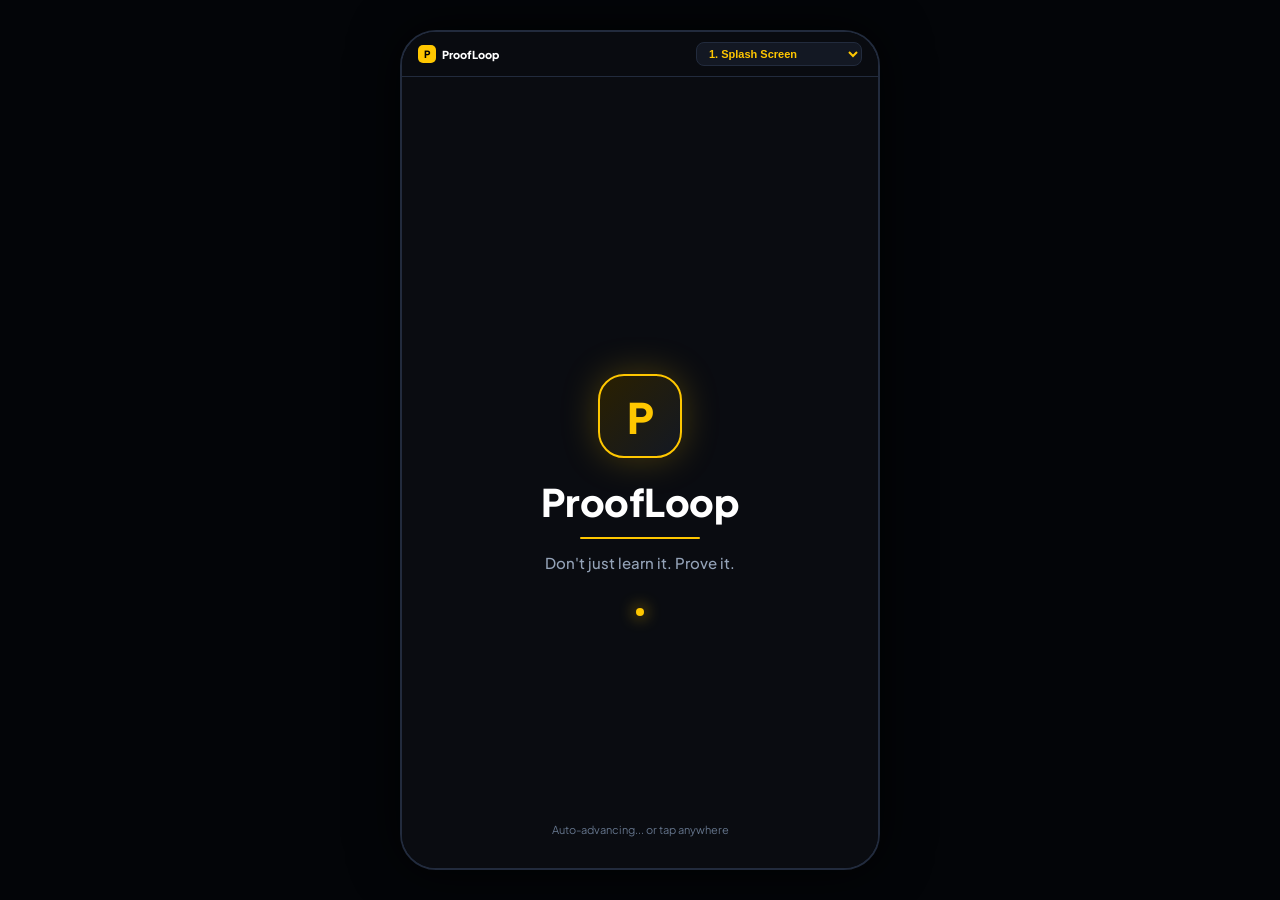
==== commit 7104f6c8: "feat: pixel-accurate mobile-first 15-screen preview for GitHub Pages" ====
--- a/index.html
+++ b/index.html
@@ -1,17 +1,1122 @@
-<!doctype html>
+<!DOCTYPE html>
 <html lang="en">
-  <head>
-    <meta charset="UTF-8" />
-    <link rel="icon" type="image/svg+xml" href="data:image/svg+xml,<svg xmlns='http://www.w3.org/2000/svg' viewBox='0 0 24 24' fill='%23FFC700'><path d='M12 2L2 7l10 5 10-5-10-5zm0 9l2.5-1.25L12 8.5l-2.5 1.25L12 11zm0 2.5l-5-2.5-5 2.5 10 5 10-5-5-2.5-5 2.5z'/></svg>" />
-    <meta name="viewport" content="width=device-width, initial-scale=1.0, maximum-scale=1.0, user-scalable=no" />
-    <title>ProofLoop — Clickable Web Prototype</title>
-    <link rel="preconnect" href="https://fonts.googleapis.com">
-    <link rel="preconnect" href="https://fonts.gstatic.com" crossorigin>
-    <link href="https://fonts.googleapis.com/css2?family=Plus+Jakarta+Sans:wght@400;500;600;700;800&family=JetBrains+Mono:wght@400;500;700&display=swap" rel="stylesheet">
-    <script type="module" crossorigin src="./assets/index-bYBeIJsD.js"></script>
-    <link rel="stylesheet" crossorigin href="./assets/index-CH8FAGLU.css">
-  </head>
-  <body class="bg-[#0A0C11] text-[#F8FAFC]">
-    <div id="root"></div>
-  </body>
+<head>
+  <meta charset="UTF-8" />
+  <meta name="viewport" content="width=device-width, initial-scale=1.0, maximum-scale=1.0, user-scalable=no" />
+  <title>ProofLoop</title>
+  <link rel="preconnect" href="https://fonts.googleapis.com">
+  <link rel="preconnect" href="https://fonts.gstatic.com" crossorigin>
+  <link href="https://fonts.googleapis.com/css2?family=Plus+Jakarta+Sans:wght@400;500;600;700;800&family=JetBrains+Mono:wght@400;600&display=swap" rel="stylesheet">
+  <style>
+    :root {
+      --bg-dark: #0A0C11;
+      --card-bg: #131823;
+      --card-border: #222B3D;
+      --card-elevated: #182030;
+      --gold: #FFC700;
+      --gold-dark: #E5B000;
+      --gold-glow: rgba(255, 199, 0, 0.25);
+      --cyan: #00E5FF;
+      --green: #00E676;
+      --red: #FF4D4F;
+      --text-primary: #F8FAFC;
+      --text-secondary: #94A3B8;
+      --text-muted: #64748B;
+    }
+
+    * {
+      box-sizing: border-box;
+      margin: 0;
+      padding: 0;
+      -webkit-tap-highlight-color: transparent;
+    }
+
+    body {
+      background-color: #030508;
+      color: var(--text-primary);
+      font-family: 'Plus Jakarta Sans', -apple-system, BlinkMacSystemFont, 'Segoe UI', Roboto, sans-serif;
+      min-height: 100vh;
+      display: flex;
+      justify-content: center;
+      align-items: center;
+      overflow-x: hidden;
+    }
+
+    /* Phone viewport container: max 480px, fills screen on mobile */
+    .mobile-frame {
+      width: 100%;
+      max-width: 480px;
+      min-height: 100vh;
+      background-color: var(--bg-dark);
+      display: flex;
+      flex-direction: column;
+      position: relative;
+      overflow-y: auto;
+      overflow-x: hidden;
+      box-shadow: 0 0 50px rgba(0,0,0,0.8);
+    }
+
+    @media (min-width: 520px) {
+      body {
+        padding: 20px 0;
+      }
+      .mobile-frame {
+        min-height: 840px;
+        height: 90vh;
+        border-radius: 36px;
+        border: 2px solid var(--card-border);
+      }
+    }
+
+    /* Screen manager */
+    .screen {
+      display: none;
+      flex-direction: column;
+      min-height: 100%;
+      padding: 20px 18px 80px 18px;
+      animation: screenFade 0.25s ease-out;
+    }
+    .screen.active {
+      display: flex;
+    }
+
+    @keyframes screenFade {
+      from { opacity: 0; transform: translateY(4px); }
+      to { opacity: 1; transform: translateY(0); }
+    }
+
+    /* Top Jump Bar for Judges */
+    .judge-step-bar {
+      position: sticky;
+      top: 0;
+      left: 0;
+      right: 0;
+      background: rgba(10, 12, 17, 0.95);
+      backdrop-filter: blur(12px);
+      border-bottom: 1px solid var(--card-border);
+      padding: 10px 16px;
+      display: flex;
+      align-items: center;
+      justify-content: space-between;
+      z-index: 50;
+      font-size: 11px;
+    }
+
+    .judge-step-bar select {
+      background: var(--card-bg);
+      border: 1px solid var(--card-border);
+      color: var(--gold);
+      font-size: 11px;
+      font-weight: 700;
+      padding: 4px 8px;
+      border-radius: 8px;
+      outline: none;
+      cursor: pointer;
+      max-width: 220px;
+    }
+
+    /* Reusable UI Components */
+    .btn-gold {
+      background: var(--gold);
+      color: #0A0C11;
+      font-weight: 800;
+      font-size: 13px;
+      text-transform: uppercase;
+      letter-spacing: 0.5px;
+      padding: 14px 20px;
+      border-radius: 14px;
+      border: none;
+      cursor: pointer;
+      width: 100%;
+      display: flex;
+      align-items: center;
+      justify-content: center;
+      gap: 8px;
+      transition: transform 0.15s ease, background 0.15s ease;
+      box-shadow: 0 4px 16px var(--gold-glow);
+    }
+    .btn-gold:active {
+      transform: scale(0.98);
+      background: var(--gold-dark);
+    }
+
+    .btn-outline {
+      background: transparent;
+      color: var(--gold);
+      border: 1.5px solid var(--gold);
+      font-weight: 700;
+      font-size: 13px;
+      padding: 13px 20px;
+      border-radius: 14px;
+      cursor: pointer;
+      width: 100%;
+      display: flex;
+      align-items: center;
+      justify-content: center;
+      gap: 8px;
+      transition: all 0.15s ease;
+    }
+    .btn-outline:active {
+      background: rgba(255, 199, 0, 0.1);
+    }
+
+    .card {
+      background: var(--card-bg);
+      border: 1px solid var(--card-border);
+      border-radius: 18px;
+      padding: 16px;
+    }
+
+    .tag-badge {
+      font-size: 10px;
+      font-weight: 800;
+      text-transform: uppercase;
+      letter-spacing: 0.5px;
+      padding: 3px 8px;
+      border-radius: 8px;
+      display: inline-block;
+    }
+
+    /* Bottom Navigation Bar */
+    .bottom-nav {
+      position: absolute;
+      bottom: 0;
+      left: 0;
+      right: 0;
+      height: 64px;
+      background: rgba(19, 24, 35, 0.96);
+      backdrop-filter: blur(16px);
+      border-top: 1px solid var(--card-border);
+      display: flex;
+      align-items: center;
+      justify-content: space-around;
+      z-index: 40;
+      padding-bottom: env(safe-area-inset-bottom);
+    }
+
+    .bottom-tab {
+      display: flex;
+      flex-direction: column;
+      align-items: center;
+      gap: 4px;
+      background: none;
+      border: none;
+      color: var(--text-muted);
+      font-size: 10px;
+      font-weight: 600;
+      cursor: pointer;
+      transition: color 0.15s;
+    }
+
+    .bottom-tab.active {
+      color: var(--gold);
+    }
+
+    .bottom-tab svg {
+      width: 20px;
+      height: 20px;
+      fill: currentColor;
+    }
+
+    /* Waveform Animation */
+    .waveform-box {
+      background: var(--card-elevated);
+      border: 1px solid var(--card-border);
+      border-radius: 16px;
+      padding: 16px;
+      display: flex;
+      flex-direction: column;
+      align-items: center;
+      gap: 12px;
+    }
+
+    .wave-bars {
+      display: flex;
+      align-items: center;
+      gap: 5px;
+      height: 32px;
+    }
+
+    .wave-bar {
+      width: 5px;
+      background: var(--gold);
+      border-radius: 3px;
+      height: 8px;
+    }
+
+    .wave-bars.animated .wave-bar:nth-child(1) { animation: wave 0.6s infinite ease 0.1s; }
+    .wave-bars.animated .wave-bar:nth-child(2) { animation: wave 0.8s infinite ease 0.25s; }
+    .wave-bars.animated .wave-bar:nth-child(3) { animation: wave 0.5s infinite ease 0.15s; }
+    .wave-bars.animated .wave-bar:nth-child(4) { animation: wave 0.7s infinite ease 0.35s; }
+    .wave-bars.animated .wave-bar:nth-child(5) { animation: wave 0.9s infinite ease 0.2s; }
+
+    @keyframes wave {
+      0%, 100% { height: 8px; }
+      50% { height: 30px; }
+    }
+
+    /* Textarea styling */
+    textarea, input[type="text"], input[type="password"], input[type="email"] {
+      width: 100%;
+      background: #0E131C;
+      border: 1px solid var(--card-border);
+      border-radius: 12px;
+      padding: 12px;
+      color: var(--text-primary);
+      font-size: 13px;
+      font-family: inherit;
+      outline: none;
+      transition: border 0.15s;
+    }
+    textarea:focus, input:focus {
+      border-color: var(--gold);
+    }
+
+    /* Toast */
+    .toast {
+      display: none;
+      position: absolute;
+      bottom: 74px;
+      left: 50%;
+      transform: translateX(-50%);
+      background: #1E2838;
+      border: 1px solid var(--gold);
+      color: #fff;
+      font-size: 12px;
+      font-weight: 700;
+      padding: 10px 18px;
+      border-radius: 20px;
+      box-shadow: 0 8px 24px rgba(0,0,0,0.8);
+      z-index: 100;
+      white-space: nowrap;
+    }
+  </style>
+</head>
+<body>
+
+<div class="mobile-frame">
+  <!-- Top Judge Step Switcher -->
+  <div class="judge-step-bar" id="judgeBar">
+    <div style="display: flex; align-items: center; gap: 6px;">
+      <div style="width: 18px; height: 18px; border-radius: 5px; background: var(--gold); color: #000; display: flex; align-items: center; justify-content: center; font-weight: 900; font-size: 10px;">P</div>
+      <span style="font-weight: 800; color: #fff;">ProofLoop</span>
+    </div>
+    <select id="stepSelect" onchange="jumpToScreen(Number(this.value))">
+      <option value="1">1. Splash Screen</option>
+      <option value="2">2. Login Screen</option>
+      <option value="3">3. Home Screen</option>
+      <option value="4">4. Mission Brief</option>
+      <option value="5">5. Camera Screen</option>
+      <option value="6">6. Voice Investigation</option>
+      <option value="7">7. Interview Screen</option>
+      <option value="8">8. Defend Solution</option>
+      <option value="9">9. AI Adaptive Follow-up</option>
+      <option value="10">10. AI Analysis Screen</option>
+      <option value="11">11. Skill Review</option>
+      <option value="12">12. Corrective Retry</option>
+      <option value="13">13. Score Improvement</option>
+      <option value="14">14. Verified Proof Card</option>
+      <option value="15">15. Skill Dashboard</option>
+    </select>
+  </div>
+
+  <!-- SCREEN 1: SPLASH SCREEN -->
+  <div class="screen active" id="screen1" style="justify-content: center; align-items: center; text-align: center; padding-bottom: 20px;">
+    <div id="splashLogo" style="opacity: 0; transform: translateY(20px); transition: all 1s ease;">
+      <div style="width: 84px; height: 84px; border-radius: 26px; background: linear-gradient(135deg, #2A2000, #131823); border: 2px solid var(--gold); display: flex; align-items: center; justify-content: center; margin: 0 auto 20px auto; box-shadow: 0 0 36px var(--gold-glow);">
+        <span style="font-size: 42px; font-weight: 900; color: var(--gold);">P</span>
+      </div>
+      <h1 style="font-size: 38px; font-weight: 900; letter-spacing: -0.5px; color: #fff; margin-bottom: 8px;">ProofLoop</h1>
+      <div style="width: 120px; height: 2px; background: var(--gold); margin: 12px auto 14px auto; border-radius: 1px;"></div>
+      <p style="font-size: 15px; color: var(--text-secondary); font-weight: 500;">Don't just learn it. Prove it.</p>
+      <div style="width: 8px; height: 8px; background: var(--gold); border-radius: 50%; margin: 36px auto 0 auto; box-shadow: 0 0 16px var(--gold);"></div>
+    </div>
+    <div style="position: absolute; bottom: 32px; font-size: 11px; color: var(--text-muted);">
+      Auto-advancing... or tap anywhere
+    </div>
+  </div>
+
+  <!-- SCREEN 2: LOGIN SCREEN -->
+  <div class="screen" id="screen2" style="justify-content: space-between;">
+    <div>
+      <div style="display: flex; align-items: center; gap: 10px; margin-bottom: 24px;">
+        <div style="width: 32px; height: 32px; border-radius: 10px; background: var(--gold); color: #000; display: flex; align-items: center; justify-content: center; font-weight: 900; font-size: 16px;">P</div>
+        <span style="font-size: 20px; font-weight: 900; color: #fff;">ProofLoop</span>
+      </div>
+
+      <h2 style="font-size: 24px; font-weight: 800; color: #fff; margin-bottom: 6px;">Sign In</h2>
+      <p style="font-size: 13px; color: var(--text-muted); margin-bottom: 24px;">Enter your credentials to access your missions</p>
+
+      <div style="display: flex; flex-direction: column; gap: 14px;">
+        <div>
+          <label style="font-size: 11px; font-weight: 700; color: var(--text-secondary); display: block; margin-bottom: 6px;">EMAIL</label>
+          <input type="email" id="loginEmail" value="murali.student@iqoo.edu" />
+        </div>
+        <div>
+          <label style="font-size: 11px; font-weight: 700; color: var(--text-secondary); display: block; margin-bottom: 6px;">PASSWORD</label>
+          <input type="password" value="••••••••••••" />
+        </div>
+      </div>
+    </div>
+
+    <div style="display: flex; flex-direction: column; gap: 12px; margin-top: 30px;">
+      <button class="btn-gold" onclick="goToScreen(3)">
+        Login →
+      </button>
+      <button class="btn-outline" onclick="goToScreen(3)">
+        Continue as Reviewer (Demo Mode)
+      </button>
+      <div style="text-align: center; font-size: 11px; color: var(--text-muted); margin-top: 4px;">
+        Reviewer mode pre-loads full mission state with zero config
+      </div>
+    </div>
+  </div>
+
+  <!-- SCREEN 3: HOME SCREEN -->
+  <div class="screen" id="screen3">
+    <!-- Top Greeting -->
+    <div style="display: flex; justify-content: space-between; align-items: center; margin-bottom: 16px;">
+      <div>
+        <div style="font-size: 12px; color: var(--text-muted);">Good morning,</div>
+        <div style="font-size: 18px; font-weight: 800; color: #fff;">Murali Ganesh</div>
+      </div>
+      <div style="background: var(--card-bg); border: 1px solid var(--card-border); padding: 5px 12px; border-radius: 20px; font-size: 11px; font-weight: 700; color: var(--gold); display: flex; align-items: center; gap: 4px;">
+        <span>🔥</span> 3 Days
+      </div>
+    </div>
+
+    <!-- Motivational banner -->
+    <div style="background: rgba(255, 199, 0, 0.08); border: 1px solid rgba(255, 199, 0, 0.25); border-radius: 12px; padding: 10px 14px; margin-bottom: 16px; font-size: 12px; color: var(--gold); display: flex; align-items: center; gap: 8px;">
+      <span>💡</span>
+      <span>"Small steps create big progress"</span>
+    </div>
+
+    <!-- Continue Learning Card with animated circular 68% progress ring -->
+    <div class="card" style="display: flex; justify-content: space-between; align-items: center; margin-bottom: 16px; position: relative; overflow: hidden;">
+      <div>
+        <span class="tag-badge" style="background: rgba(255, 199, 0, 0.15); color: var(--gold); margin-bottom: 4px;">CONTINUE LEARNING</span>
+        <div style="font-size: 15px; font-weight: 800; color: #fff;">Algebra - Linear Equations</div>
+        <div style="font-size: 11px; color: var(--text-muted); margin-top: 2px;">3/5 done</div>
+        <div style="color: var(--gold); font-size: 12px; font-weight: 700; margin-top: 8px; cursor: pointer;" onclick="goToScreen(4)">
+          Continue &gt;
+        </div>
+      </div>
+
+      <!-- Circular 68% Progress Ring -->
+      <div style="position: relative; width: 62px; height: 62px; display: flex; align-items: center; justify-content: center; flex-shrink: 0;">
+        <svg viewBox="0 0 64 64" style="width: 100%; height: 100%; transform: rotate(-90deg);">
+          <circle cx="32" cy="32" r="26" stroke="#1E2838" stroke-width="5" fill="none" />
+          <circle cx="32" cy="32" r="26" stroke="var(--gold)" stroke-width="5" stroke-dasharray="163.36" stroke-dashoffset="52.27" stroke-linecap="round" fill="none" />
+        </svg>
+        <span style="position: absolute; font-size: 13px; font-weight: 800; color: var(--gold);">68%</span>
+      </div>
+    </div>
+
+    <!-- Quick Actions row: 4 tiles -->
+    <div style="margin-bottom: 18px;">
+      <div style="font-size: 11px; font-weight: 700; color: var(--text-muted); text-transform: uppercase; margin-bottom: 10px;">Quick Actions</div>
+      <div style="display: grid; grid-template-columns: repeat(4, 1fr); gap: 8px;">
+        <div class="card" style="padding: 12px 6px; text-align: center; cursor: pointer;" onclick="goToScreen(4)">
+          <div style="font-size: 20px; margin-bottom: 4px;">⚡</div>
+          <div style="font-size: 10px; font-weight: 700; color: #fff;">Practice</div>
+        </div>
+        <div class="card" style="padding: 12px 6px; text-align: center; cursor: pointer;" onclick="goToScreen(5)">
+          <div style="font-size: 20px; margin-bottom: 4px;">📸</div>
+          <div style="font-size: 10px; font-weight: 700; color: #fff;">Camera</div>
+        </div>
+        <div class="card" style="padding: 12px 6px; text-align: center; cursor: pointer;" onclick="goToScreen(4)">
+          <div style="font-size: 20px; margin-bottom: 4px;">🎯</div>
+          <div style="font-size: 10px; font-weight: 700; color: #fff;">Missions</div>
+        </div>
+        <div class="card" style="padding: 12px 6px; text-align: center; cursor: pointer;" onclick="goToScreen(10)">
+          <div style="font-size: 20px; margin-bottom: 4px;">🤖</div>
+          <div style="font-size: 10px; font-weight: 700; color: #fff;">AI Assistant</div>
+        </div>
+      </div>
+    </div>
+
+    <!-- Today's Mission Card -->
+    <div class="card" style="border-color: rgba(255,199,0,0.3); margin-bottom: 16px;">
+      <div style="display: flex; justify-content: space-between; align-items: center; margin-bottom: 8px;">
+        <span class="tag-badge" style="background: rgba(0, 230, 118, 0.15); color: var(--green);">TODAY'S MISSION</span>
+        <span style="font-size: 11px; color: var(--text-muted);">⏱️ 10 mins</span>
+      </div>
+      <div style="font-size: 16px; font-weight: 800; color: #fff; margin-bottom: 4px;">Retail Queue Bottleneck</div>
+      <p style="font-size: 12px; color: var(--text-secondary); line-height: 1.4; margin-bottom: 14px;">
+        Analyze customer delay during peak hours, observe root causes, and verbally defend your systemic mitigation.
+      </p>
+      <button class="btn-gold" onclick="goToScreen(4)">
+        START MISSION →
+      </button>
+    </div>
+  </div>
+
+  <!-- SCREEN 4: MISSION BRIEF -->
+  <div class="screen" id="screen4" style="justify-content: space-between;">
+    <div>
+      <span class="tag-badge" style="background: rgba(255, 199, 0, 0.15); color: var(--gold); margin-bottom: 6px;">MISSION 03 BRIEF</span>
+      <h2 style="font-size: 22px; font-weight: 800; color: #fff; margin-bottom: 6px;">Rules of Proof</h2>
+      <p style="font-size: 12.5px; color: var(--text-secondary); margin-bottom: 18px;">
+        Prove understanding through observation, inquiry, hypothesis, and defense:
+      </p>
+
+      <div style="display: flex; flex-direction: column; gap: 10px; margin-bottom: 20px;">
+        <div class="card" style="padding: 12px; display: flex; gap: 12px; align-items: center;">
+          <span style="font-size: 20px;">👁️</span>
+          <div>
+            <div style="font-size: 13px; font-weight: 800; color: #fff;">1. Observe</div>
+            <div style="font-size: 11px; color: var(--text-muted);">Identify patterns and bottlenecks in the visual context.</div>
+          </div>
+        </div>
+        <div class="card" style="padding: 12px; display: flex; gap: 12px; align-items: center;">
+          <span style="font-size: 20px;">❓</span>
+          <div>
+            <div style="font-size: 13px; font-weight: 800; color: #fff;">2. Ask</div>
+            <div style="font-size: 11px; color: var(--text-muted);">Interview stakeholders to separate symptoms from causes.</div>
+          </div>
+        </div>
+        <div class="card" style="padding: 12px; display: flex; gap: 12px; align-items: center;">
+          <span style="font-size: 20px;">💡</span>
+          <div>
+            <div style="font-size: 13px; font-weight: 800; color: #fff;">3. Hypothesize</div>
+            <div style="font-size: 11px; color: var(--text-muted);">Formulate systemic solution theories.</div>
+          </div>
+        </div>
+        <div class="card" style="padding: 12px; display: flex; gap: 12px; align-items: center;">
+          <span style="font-size: 20px;">🛡️</span>
+          <div>
+            <div style="font-size: 13px; font-weight: 800; color: #fff;">4. Defend</div>
+            <div style="font-size: 11px; color: var(--text-muted);">Verbally articulate and defend against AI counter-challenges.</div>
+          </div>
+        </div>
+      </div>
+
+      <!-- Sensor-primed indicators -->
+      <div class="card" style="background: #0E131C; padding: 12px; display: flex; justify-content: space-around; align-items: center;">
+        <div style="display: flex; align-items: center; gap: 6px; font-size: 12px; color: var(--green); font-weight: 700;">
+          <span>📸</span> Camera Primed
+        </div>
+        <div style="width: 1px; height: 16px; background: var(--card-border);"></div>
+        <div style="display: flex; align-items: center; gap: 6px; font-size: 12px; color: var(--green); font-weight: 700;">
+          <span>🎙️</span> Mic Primed
+        </div>
+      </div>
+    </div>
+
+    <button class="btn-gold" onclick="goToScreen(5)" style="margin-top: 20px;">
+      Begin Mission →
+    </button>
+  </div>
+
+  <!-- SCREEN 5: CAMERA SCREEN (simulated) -->
+  <div class="screen" id="screen5" style="justify-content: space-between;">
+    <div>
+      <div style="font-size: 11px; font-weight: 700; color: var(--gold); text-transform: uppercase; margin-bottom: 4px;">Step 1: Observe</div>
+      <h2 style="font-size: 18px; font-weight: 800; color: #fff; margin-bottom: 12px;">Capture System View</h2>
+    </div>
+
+    <!-- Mock Viewfinder -->
+    <div style="position: relative; width: 100%; height: 380px; border-radius: 20px; overflow: hidden; background: linear-gradient(135deg, #09121D 0%, #03060B 100%); border: 2px solid var(--card-border); display: flex; flex-direction: column; justify-content: space-between; padding: 16px;">
+      <!-- Overlay badge -->
+      <div style="align-self: flex-start; background: rgba(0, 229, 255, 0.15); border: 1px solid var(--cyan); color: var(--cyan); font-size: 10px; font-weight: 800; padding: 4px 10px; border-radius: 20px; display: flex; align-items: center; gap: 6px;">
+        <div style="width: 6px; height: 6px; border-radius: 50%; background: var(--cyan);"></div>
+        AI CONTEXT: ACTIVE
+      </div>
+
+      <!-- Center Crosshairs -->
+      <div style="align-self: center; width: 180px; height: 180px; border: 2px dashed rgba(255,199,0,0.3); border-radius: 14px; display: flex; align-items: center; justify-content: center; text-align: center; color: rgba(255,199,0,0.6); font-size: 11px; padding: 10px;">
+        [ Align Retail Queue & POS Register Area ]
+      </div>
+
+      <div style="text-align: center; font-size: 11px; color: var(--text-muted); background: rgba(0,0,0,0.5); padding: 4px 10px; border-radius: 12px; align-self: center;">
+        Tap shutter to analyze frame
+      </div>
+    </div>
+
+    <!-- Capture Button -->
+    <div style="display: flex; flex-direction: column; align-items: center; gap: 8px; margin-top: 16px;">
+      <button onclick="goToScreen(6)" style="width: 68px; height: 68px; border-radius: 50%; border: 4px solid var(--gold); background: #000; padding: 4px; cursor: pointer; box-shadow: 0 0 24px var(--gold-glow);">
+        <div style="width: 100%; height: 100%; border-radius: 50%; background: var(--gold);"></div>
+      </button>
+      <span style="font-size: 11px; color: var(--text-muted);">Capture Frame</span>
+    </div>
+  </div>
+
+  <!-- SCREEN 6: VOICE INVESTIGATION -->
+  <div class="screen" id="screen6" style="justify-content: space-between;">
+    <div>
+      <span class="tag-badge" style="background: rgba(255, 199, 0, 0.15); color: var(--gold); margin-bottom: 6px;">STEP 2: INVESTIGATE</span>
+      <h2 style="font-size: 18px; font-weight: 800; color: #fff; margin-bottom: 6px;">Voice Investigation</h2>
+      <p style="font-size: 13px; color: var(--gold); font-weight: 700; margin-bottom: 14px;">
+        "What would you investigate first?"
+      </p>
+
+      <div class="waveform-box">
+        <div class="wave-bars animated">
+          <div class="wave-bar"></div>
+          <div class="wave-bar"></div>
+          <div class="wave-bar"></div>
+          <div class="wave-bar"></div>
+          <div class="wave-bar"></div>
+        </div>
+        <button class="btn-outline" style="padding: 8px 16px; font-size: 11px;" onclick="toggleVoiceInput('voiceInput1')">
+          🎙️ Tap to Speak (Simulated)
+        </button>
+      </div>
+
+      <div style="margin-top: 16px;">
+        <label style="font-size: 11px; color: var(--text-muted); display: block; margin-bottom: 6px;">
+          OR TYPE YOUR ANSWER:
+        </label>
+        <textarea id="voiceInput1" rows="4">I would investigate barcode scanning failure rates and bagger availability rather than just counting open registers.</textarea>
+      </div>
+    </div>
+
+    <button class="btn-gold" onclick="goToScreen(7)" style="margin-top: 16px;">
+      Submit Investigation →
+    </button>
+  </div>
+
+  <!-- SCREEN 7: INTERVIEW SCREEN -->
+  <div class="screen" id="screen7" style="justify-content: space-between;">
+    <div>
+      <span class="tag-badge" style="background: rgba(0, 229, 255, 0.15); color: var(--cyan); margin-bottom: 6px;">STEP 3: INTERVIEW</span>
+      <h2 style="font-size: 18px; font-weight: 800; color: #fff; margin-bottom: 6px;">Stakeholder Interview</h2>
+      <p style="font-size: 13px; color: var(--gold); font-weight: 700; margin-bottom: 14px;">
+        "Interview one person. What did you learn?"
+      </p>
+
+      <div class="waveform-box">
+        <div class="wave-bars animated">
+          <div class="wave-bar"></div>
+          <div class="wave-bar"></div>
+          <div class="wave-bar"></div>
+          <div class="wave-bar"></div>
+          <div class="wave-bar"></div>
+        </div>
+        <button class="btn-outline" style="padding: 8px 16px; font-size: 11px;" onclick="toggleVoiceInput('voiceInput2')">
+          🎙️ Tap to Speak (Simulated)
+        </button>
+      </div>
+
+      <div style="margin-top: 16px;">
+        <label style="font-size: 11px; color: var(--text-muted); display: block; margin-bottom: 6px;">
+          RECORDED LEARNINGS:
+        </label>
+        <textarea id="voiceInput2" rows="4">Cashier Maria stated that price check overrides require manager keycard authorization, which stalls checkout lines for 3–4 minutes per occurrence.</textarea>
+      </div>
+    </div>
+
+    <button class="btn-gold" onclick="goToScreen(8)" style="margin-top: 16px;">
+      Submit Findings →
+    </button>
+  </div>
+
+  <!-- SCREEN 8: DEFEND SOLUTION -->
+  <div class="screen" id="screen8" style="justify-content: space-between;">
+    <div>
+      <span class="tag-badge" style="background: rgba(255, 199, 0, 0.15); color: var(--gold); margin-bottom: 6px;">STEP 4: HYPOTHESIZE</span>
+      <h2 style="font-size: 18px; font-weight: 800; color: #fff; margin-bottom: 6px;">Defend Solution</h2>
+      <p style="font-size: 13px; color: var(--gold); font-weight: 700; margin-bottom: 14px;">
+        "Give one solution and defend it."
+      </p>
+
+      <div class="card" style="margin-bottom: 14px;">
+        <label style="font-size: 11px; color: var(--text-muted); display: block; margin-bottom: 6px;">PROPOSED MITIGATION:</label>
+        <textarea rows="5">Implement handheld digital price-override terminals for team leads, enabling instant wireless approvals at register stations without requiring physical manager travel.</textarea>
+      </div>
+    </div>
+
+    <button class="btn-gold" onclick="goToScreen(9)" style="margin-top: 16px;">
+      Submit Defense →
+    </button>
+  </div>
+
+  <!-- SCREEN 9: AI ADAPTIVE FOLLOW-UP -->
+  <div class="screen" id="screen9" style="justify-content: space-between;">
+    <div>
+      <span class="tag-badge" style="background: rgba(255, 77, 79, 0.15); color: var(--red); margin-bottom: 6px;">AI ADAPTIVE CHALLENGE</span>
+      <h2 style="font-size: 18px; font-weight: 800; color: #fff; margin-bottom: 12px;">Counter-Argument</h2>
+
+      <div class="card" style="border-color: rgba(255,77,79,0.4); background: #181216; margin-bottom: 16px;">
+        <div style="font-size: 14px; font-weight: 800; color: #fff; line-height: 1.4;">
+          "Why wouldn't simply adding another cashier solve the root problem?"
+        </div>
+      </div>
+
+      <div class="card">
+        <label style="font-size: 11px; color: var(--text-muted); display: block; margin-bottom: 6px;">YOUR REBUTTAL:</label>
+        <textarea rows="4">Adding cashiers increases labor cost without resolving the approval bottleneck. Every new cashier would still experience the same price-check queue block.</textarea>
+      </div>
+    </div>
+
+    <button class="btn-gold" onclick="startAiAnalysis()" style="margin-top: 16px;">
+      Lock In Defense →
+    </button>
+  </div>
+
+  <!-- SCREEN 10: AI ANALYSIS SCREEN -->
+  <div class="screen" id="screen10" style="justify-content: center; align-items: center; text-align: center;">
+    <div style="width: 72px; height: 72px; border-radius: 50%; border: 3px solid rgba(0, 229, 255, 0.2); border-top-color: var(--cyan); animation: spin 1s infinite linear; margin-bottom: 24px;"></div>
+    
+    <h2 style="font-size: 20px; font-weight: 800; color: #fff; margin-bottom: 6px;">Gemini Reasoning Engine</h2>
+    <p style="font-size: 12px; color: var(--text-muted); margin-bottom: 24px;">Evaluating multimodal evidence and response depth</p>
+
+    <div class="card" style="width: 100%; text-align: left; display: flex; flex-direction: column; gap: 14px;">
+      <div id="aiStage1" style="font-size: 13px; font-weight: 600; color: var(--text-muted);">
+        <span style="display: inline-block; width: 18px;">1.</span> Understanding context...
+      </div>
+      <div id="aiStage2" style="font-size: 13px; font-weight: 600; color: var(--text-muted);">
+        <span style="display: inline-block; width: 18px;">2.</span> Analyzing response...
+      </div>
+      <div id="aiStage3" style="font-size: 13px; font-weight: 600; color: var(--text-muted);">
+        <span style="display: inline-block; width: 18px;">3.</span> Mapping competencies...
+      </div>
+      <div id="aiStage4" style="font-size: 13px; font-weight: 600; color: var(--text-muted);">
+        <span style="display: inline-block; width: 18px;">4.</span> Preparing feedback...
+      </div>
+    </div>
+  </div>
+
+  <!-- SCREEN 11: SKILL REVIEW SCREEN -->
+  <div class="screen" id="screen11" style="justify-content: space-between;">
+    <div>
+      <span class="tag-badge" style="background: rgba(255, 199, 0, 0.15); color: var(--gold); margin-bottom: 6px;">COMPETENCY DIAGNOSTIC</span>
+      <h2 style="font-size: 18px; font-weight: 800; color: #fff; margin-bottom: 12px;">Skill Review</h2>
+
+      <!-- 5 Horizontal Skill Bars -->
+      <div class="card" style="display: flex; flex-direction: column; gap: 12px; margin-bottom: 14px;">
+        <!-- Problem Framing 88 -->
+        <div>
+          <div style="display: flex; justify-content: space-between; font-size: 12px; font-weight: 700; margin-bottom: 4px;">
+            <span>Problem Framing</span>
+            <span style="color: var(--gold);">88%</span>
+          </div>
+          <div style="height: 6px; background: #1E2838; border-radius: 3px; overflow: hidden;">
+            <div style="width: 88%; height: 100%; background: var(--gold);"></div>
+          </div>
+        </div>
+
+        <!-- Question Quality 74 -->
+        <div>
+          <div style="display: flex; justify-content: space-between; font-size: 12px; font-weight: 700; margin-bottom: 4px;">
+            <span>Question Quality</span>
+            <span style="color: var(--gold);">74%</span>
+          </div>
+          <div style="height: 6px; background: #1E2838; border-radius: 3px; overflow: hidden;">
+            <div style="width: 74%; height: 100%; background: var(--gold);"></div>
+          </div>
+        </div>
+
+        <!-- Root-Cause Reasoning 61 (Weakest) -->
+        <div>
+          <div style="display: flex; justify-content: space-between; align-items: center; font-size: 12px; font-weight: 700; margin-bottom: 4px;">
+            <div style="display: flex; align-items: center; gap: 6px;">
+              <span>Root-Cause Reasoning</span>
+              <span style="font-size: 9px; background: rgba(255,77,79,0.2); color: var(--red); border: 1px solid rgba(255,77,79,0.4); padding: 1px 6px; border-radius: 6px;">Weakest Competency</span>
+            </div>
+            <span style="color: var(--red);">61%</span>
+          </div>
+          <div style="height: 6px; background: #1E2838; border-radius: 3px; overflow: hidden;">
+            <div style="width: 61%; height: 100%; background: var(--red);"></div>
+          </div>
+        </div>
+
+        <!-- Communication 84 -->
+        <div>
+          <div style="display: flex; justify-content: space-between; font-size: 12px; font-weight: 700; margin-bottom: 4px;">
+            <span>Communication</span>
+            <span style="color: var(--gold);">84%</span>
+          </div>
+          <div style="height: 6px; background: #1E2838; border-radius: 3px; overflow: hidden;">
+            <div style="width: 84%; height: 100%; background: var(--gold);"></div>
+          </div>
+        </div>
+
+        <!-- Decision Quality 79 -->
+        <div>
+          <div style="display: flex; justify-content: space-between; font-size: 12px; font-weight: 700; margin-bottom: 4px;">
+            <span>Decision Quality</span>
+            <span style="color: var(--gold);">79%</span>
+          </div>
+          <div style="height: 6px; background: #1E2838; border-radius: 3px; overflow: hidden;">
+            <div style="width: 79%; height: 100%; background: var(--gold);"></div>
+          </div>
+        </div>
+      </div>
+
+      <!-- Feedback & Corrective Challenge -->
+      <div class="card" style="background: #141A26; margin-bottom: 16px;">
+        <div style="font-size: 12px; font-weight: 800; color: #fff; margin-bottom: 4px;">AI Diagnostic Feedback:</div>
+        <p style="font-size: 12px; color: var(--text-secondary); line-height: 1.5; margin-bottom: 10px;">
+          "You moved toward a solution before validating multiple possible causes."
+        </p>
+        <div style="border-top: 1px solid var(--card-border); padding-top: 8px;">
+          <div style="font-size: 11px; font-weight: 700; color: var(--gold); margin-bottom: 2px;">Corrective Challenge:</div>
+          <p style="font-size: 12px; color: #fff; line-height: 1.4;">
+            "Before choosing a solution, identify 2 possible causes and explain how you would test each."
+          </p>
+        </div>
+      </div>
+    </div>
+
+    <button class="btn-gold" onclick="goToScreen(12)" style="margin-top: 16px;">
+      Start Corrective Retry →
+    </button>
+  </div>
+
+  <!-- SCREEN 12: CORRECTIVE RETRY MISSION -->
+  <div class="screen" id="screen12" style="justify-content: space-between;">
+    <div>
+      <span class="tag-badge" style="background: rgba(0, 229, 255, 0.15); color: var(--cyan); margin-bottom: 6px;">CORRECTIVE RETRY</span>
+      <h2 style="font-size: 18px; font-weight: 800; color: #fff; margin-bottom: 6px;">Identify 2 Causes</h2>
+      <p style="font-size: 12.5px; color: var(--gold); font-weight: 700; margin-bottom: 14px;">
+        "Identify 2 possible causes and explain how you would test each."
+      </p>
+
+      <div class="card">
+        <label style="font-size: 11px; color: var(--text-muted); display: block; margin-bottom: 6px;">CORRECTIVE TEST PLAN:</label>
+        <textarea rows="6">Cause 1: Outdated barcode scanner laser sensitivity. Test: Measure scan fail rate across lanes over 200 scans.
+
+Cause 2: Cashier register training deficit. Test: Compare transaction time between senior vs newly onboarded cashiers.</textarea>
+      </div>
+    </div>
+
+    <button class="btn-gold" onclick="startScoreCountUp()" style="margin-top: 16px;">
+      Submit Corrective Response →
+    </button>
+  </div>
+
+  <!-- SCREEN 13: SCORE IMPROVEMENT SCREEN -->
+  <div class="screen" id="screen13" style="justify-content: center; align-items: center; text-align: center;">
+    <span class="tag-badge" style="background: rgba(0, 230, 118, 0.15); color: var(--green); margin-bottom: 8px;">VERIFIED PROGRESS</span>
+    <h2 style="font-size: 24px; font-weight: 900; color: #fff; margin-bottom: 4px;">Score Improvement</h2>
+    
+    <div class="card" style="width: 100%; margin: 24px 0; padding: 28px 16px;">
+      <div style="display: flex; justify-content: center; align-items: center; gap: 24px;">
+        <div>
+          <div style="font-size: 32px; font-weight: 800; color: var(--text-muted);">61</div>
+          <div style="font-size: 10px; color: var(--text-muted); font-weight: 700;">INITIAL</div>
+        </div>
+        <div style="font-size: 24px; color: var(--green);">➔</div>
+        <div>
+          <div id="countScore" style="font-size: 52px; font-weight: 900; color: var(--gold);">61</div>
+          <div style="font-size: 10px; color: var(--gold); font-weight: 700;">VERIFIED</div>
+        </div>
+      </div>
+
+      <div id="badgeDelta" style="display: inline-block; background: rgba(0, 230, 118, 0.15); border: 1px solid var(--green); color: var(--green); font-size: 14px; font-weight: 800; padding: 6px 16px; border-radius: 20px; margin-top: 16px; opacity: 0; transition: opacity 0.4s ease;">
+        +17%
+      </div>
+
+      <p style="font-size: 13px; color: var(--text-secondary); margin-top: 14px; font-weight: 500;">
+        "Your reasoning became more evidence-driven."
+      </p>
+    </div>
+
+    <button class="btn-gold" onclick="goToScreen(14)">
+      Mint Verified Proof Card 🛡️ →
+    </button>
+  </div>
+
+  <!-- SCREEN 14: VERIFIED PROOF CARD -->
+  <div class="screen" id="screen14" style="justify-content: space-between;">
+    <div>
+      <span class="tag-badge" style="background: rgba(255, 199, 0, 0.15); color: var(--gold); margin-bottom: 6px;">VERIFIABLE CREDENTIAL</span>
+      <h2 style="font-size: 18px; font-weight: 800; color: #fff; margin-bottom: 12px;">Verified Proof Card</h2>
+
+      <!-- Certificate Card -->
+      <div class="card" style="border: 2px solid var(--gold); background: linear-gradient(135deg, #182030, #0E131C); position: relative; box-shadow: 0 10px 30px var(--gold-glow); padding: 20px;">
+        <div style="display: flex; justify-content: space-between; align-items: center; border-bottom: 1px solid var(--card-border); padding-bottom: 10px; margin-bottom: 12px;">
+          <span style="font-size: 11px; font-weight: 900; color: var(--gold); letter-spacing: 0.5px;">PROOFLOOP MASTERY</span>
+          <span style="font-size: 9px; color: var(--cyan); font-family: 'JetBrains Mono', monospace;">SHA256: 0x8F2A...E91C</span>
+        </div>
+
+        <div style="font-size: 16px; font-weight: 800; color: #fff; margin-bottom: 2px;">Retail Queue Bottleneck</div>
+        <div style="font-size: 11px; color: var(--text-muted); margin-bottom: 16px;">Earner: Murali Ganesh</div>
+
+        <!-- 3 Metrics -->
+        <div style="display: grid; grid-template-columns: repeat(3, 1fr); gap: 8px; text-align: center; margin-bottom: 16px;">
+          <div style="background: #0A0C11; border: 1px solid var(--card-border); border-radius: 10px; padding: 8px;">
+            <div style="font-size: 9px; color: var(--text-muted); text-transform: uppercase;">Application</div>
+            <div style="font-size: 15px; font-weight: 800; color: var(--green);">78%</div>
+          </div>
+          <div style="background: #0A0C11; border: 1px solid var(--card-border); border-radius: 10px; padding: 8px;">
+            <div style="font-size: 9px; color: var(--text-muted); text-transform: uppercase;">Reasoning</div>
+            <div style="font-size: 15px; font-weight: 800; color: var(--gold);">78%</div>
+          </div>
+          <div style="background: #0A0C11; border: 1px solid var(--card-border); border-radius: 10px; padding: 8px;">
+            <div style="font-size: 9px; color: var(--text-muted); text-transform: uppercase;">Communication</div>
+            <div style="font-size: 15px; font-weight: 800; color: var(--cyan);">84%</div>
+          </div>
+        </div>
+
+        <!-- Checklist of demonstrated capabilities -->
+        <div style="font-size: 11px; color: var(--text-secondary); display: flex; flex-direction: column; gap: 6px; border-top: 1px dashed var(--card-border); padding-top: 12px;">
+          <div>✓ Formulated testable dual-cause hypothesis</div>
+          <div>✓ Defended against cashier scaling assumption</div>
+          <div>✓ Verified evidence-driven corrective mitigation</div>
+        </div>
+      </div>
+    </div>
+
+    <div style="display: flex; flex-direction: column; gap: 10px; margin-top: 16px;">
+      <button class="btn-outline" onclick="showShareToast()">
+        <span>📤</span> Share Proof Card
+      </button>
+      <button class="btn-gold" onclick="goToScreen(15)">
+        View Skill Dashboard →
+      </button>
+    </div>
+  </div>
+
+  <!-- SCREEN 15: SKILL DASHBOARD -->
+  <div class="screen" id="screen15" style="justify-content: space-between;">
+    <div>
+      <span class="tag-badge" style="background: rgba(255, 199, 0, 0.15); color: var(--gold); margin-bottom: 6px;">LEARNER SUMMARY</span>
+      <h2 style="font-size: 20px; font-weight: 900; color: #fff; margin-bottom: 14px;">Skill Dashboard</h2>
+
+      <!-- 3 Summary stats -->
+      <div style="display: grid; grid-template-columns: repeat(3, 1fr); gap: 8px; margin-bottom: 16px;">
+        <div class="card" style="text-align: center; padding: 12px 6px;">
+          <div style="font-size: 24px; font-weight: 900; color: #fff;">6</div>
+          <div style="font-size: 9px; color: var(--text-muted); text-transform: uppercase; margin-top: 2px;">Missions Completed</div>
+        </div>
+        <div class="card" style="text-align: center; padding: 12px 6px;">
+          <div style="font-size: 24px; font-weight: 900; color: var(--cyan);">4</div>
+          <div style="font-size: 9px; color: var(--text-muted); text-transform: uppercase; margin-top: 2px;">Skills Practiced</div>
+        </div>
+        <div class="card" style="text-align: center; padding: 12px 6px;">
+          <div style="font-size: 24px; font-weight: 900; color: var(--green);">+17%</div>
+          <div style="font-size: 9px; color: var(--text-muted); text-transform: uppercase; margin-top: 2px;">Average Improvement</div>
+        </div>
+      </div>
+
+      <!-- Recent Verified Proofs List -->
+      <div class="card" style="display: flex; flex-direction: column; gap: 10px;">
+        <div style="font-size: 12px; font-weight: 800; color: #fff; margin-bottom: 2px;">Verified Proof Cards:</div>
+        
+        <div style="display: flex; justify-content: space-between; align-items: center; background: #0E131C; padding: 10px; border-radius: 10px; border: 1px solid var(--card-border);">
+          <div style="display: flex; align-items: center; gap: 8px;">
+            <span style="font-size: 16px;">🛡️</span>
+            <div>
+              <div style="font-size: 12px; font-weight: 700; color: #fff;">Retail Queue Bottleneck</div>
+              <div style="font-size: 10px; color: var(--text-muted);">Root-Cause Verified</div>
+            </div>
+          </div>
+          <span style="font-size: 11px; font-weight: 800; color: var(--green);">+17%</span>
+        </div>
+
+        <div style="display: flex; justify-content: space-between; align-items: center; background: #0E131C; padding: 10px; border-radius: 10px; border: 1px solid var(--card-border);">
+          <div style="display: flex; align-items: center; gap: 8px;">
+            <span style="font-size: 16px;">🛡️</span>
+            <div>
+              <div style="font-size: 12px; font-weight: 700; color: #fff;">Binary Search Invariant</div>
+              <div style="font-size: 10px; color: var(--text-muted);">Boundary Defense</div>
+            </div>
+          </div>
+          <span style="font-size: 11px; font-weight: 800; color: var(--green);">+18%</span>
+        </div>
+
+        <div style="display: flex; justify-content: space-between; align-items: center; background: #0E131C; padding: 10px; border-radius: 10px; border: 1px solid var(--card-border);">
+          <div style="display: flex; align-items: center; gap: 8px;">
+            <span style="font-size: 16px;">🛡️</span>
+            <div>
+              <div style="font-size: 12px; font-weight: 700; color: #fff;">Concurrent Mutex Contention</div>
+              <div style="font-size: 10px; color: var(--text-muted);">Memory Barrier Verified</div>
+            </div>
+          </div>
+          <span style="font-size: 11px; font-weight: 800; color: var(--green);">+16%</span>
+        </div>
+      </div>
+    </div>
+
+    <button class="btn-gold" onclick="goToScreen(3)" style="margin-top: 20px;">
+      Back to Home →
+    </button>
+  </div>
+
+  <!-- Bottom Navigation Bar: 5 tabs (visible on screen 3 onwards) -->
+  <div class="bottom-nav" id="bottomNav" style="display: none;">
+    <button class="bottom-tab active" onclick="goToScreen(3)">
+      <svg viewBox="0 0 24 24"><path d="M10 20v-6h4v6h5v-8h3L12 3 2 12h3v8z"/></svg>
+      Home
+    </button>
+    <button class="bottom-tab" onclick="goToScreen(15)">
+      <svg viewBox="0 0 24 24"><path d="M19 3H5c-1.1 0-2 .9-2 2v14c0 1.1.9 2 2 2h14c1.1 0 2-.9 2-2V5c0-1.1-.9-2-2-2zm-7 14l-5-5 1.41-1.41L12 14.17l7.59-7.59L21 8l-9 9z"/></svg>
+      Skills
+    </button>
+    <button class="bottom-tab" onclick="goToScreen(4)">
+      <svg viewBox="0 0 24 24"><path d="M12 2C6.48 2 2 6.48 2 12s4.48 10 10 10 10-4.48 10-10S17.52 2 12 2zm1 14h-2v-2h2v2zm0-4h-2V7h2v5z"/></svg>
+      Missions
+    </button>
+    <button class="bottom-tab" onclick="goToScreen(4)">
+      <svg viewBox="0 0 24 24"><path d="M7 2v11h3v9l7-12h-4l4-8z"/></svg>
+      Practice
+    </button>
+    <button class="bottom-tab" onclick="goToScreen(11)">
+      <svg viewBox="0 0 24 24"><path d="M19 3H5c-1.1 0-2 .9-2 2v14c0 1.1.9 2 2 2h14c1.1 0 2-.9 2-2V5c0-1.1-.9-2-2-2zM9 17H7v-7h2v7zm4 0h-2V7h2v10zm4 0h-2v-4h2v4z"/></svg>
+      Progress
+    </button>
+  </div>
+
+  <!-- Toast Notification -->
+  <div class="toast" id="shareToast">
+    🛡️ Proof Card link copied to clipboard!
+  </div>
+</div>
+
+<script>
+  let currentScreen = 1;
+
+  function goToScreen(screenNumber) {
+    // Hide all screens
+    for (let i = 1; i <= 15; i++) {
+      const el = document.getElementById('screen' + i);
+      if (el) el.classList.remove('active');
+    }
+
+    // Show target screen
+    const target = document.getElementById('screen' + screenNumber);
+    if (target) target.classList.add('active');
+
+    currentScreen = screenNumber;
+
+    // Update judge step select
+    const select = document.getElementById('stepSelect');
+    if (select) select.value = String(screenNumber);
+
+    // Show/hide bottom nav bar (only on screen 3 onwards, except during splash & camera)
+    const bottomNav = document.getElementById('bottomNav');
+    if (screenNumber >= 3 && screenNumber !== 5 && screenNumber !== 10) {
+      bottomNav.style.display = 'flex';
+    } else {
+      bottomNav.style.display = 'none';
+    }
+
+    // Scroll to top of frame
+    const frame = document.querySelector('.mobile-frame');
+    if (frame) frame.scrollTop = 0;
+  }
+
+  function jumpToScreen(num) {
+    goToScreen(num);
+  }
+
+  // SCREEN 1 Splash Animation & Auto-Advance
+  window.addEventListener('DOMContentLoaded', () => {
+    const splashLogo = document.getElementById('splashLogo');
+    setTimeout(() => {
+      if (splashLogo) {
+        splashLogo.style.opacity = '1';
+        splashLogo.style.transform = 'translateY(0)';
+      }
+    }, 100);
+
+    // Auto-advance to Login after 2.2 seconds
+    setTimeout(() => {
+      if (currentScreen === 1) {
+        goToScreen(2);
+      }
+    }, 2200);
+
+    // Tap to skip
+    document.getElementById('screen1').addEventListener('click', () => {
+      if (currentScreen === 1) goToScreen(2);
+    });
+  });
+
+  // SCREEN 10 AI Analysis sequential checklist
+  function startAiAnalysis() {
+    goToScreen(10);
+    const s1 = document.getElementById('aiStage1');
+    const s2 = document.getElementById('aiStage2');
+    const s3 = document.getElementById('aiStage3');
+    const s4 = document.getElementById('aiStage4');
+
+    s1.style.color = 'var(--text-muted)';
+    s2.style.color = 'var(--text-muted)';
+    s3.style.color = 'var(--text-muted)';
+    s4.style.color = 'var(--text-muted)';
+
+    setTimeout(() => {
+      s1.innerHTML = '<span style="color: var(--green);">✓</span> 1. Understanding context';
+      s1.style.color = 'var(--green)';
+    }, 600);
+
+    setTimeout(() => {
+      s2.innerHTML = '<span style="color: var(--green);">✓</span> 2. Analyzing response';
+      s2.style.color = 'var(--green)';
+    }, 1400);
+
+    setTimeout(() => {
+      s3.innerHTML = '<span style="color: var(--green);">✓</span> 3. Mapping competencies';
+      s3.style.color = 'var(--green)';
+    }, 2200);
+
+    setTimeout(() => {
+      s4.innerHTML = '<span style="color: var(--gold);">✓</span> 4. Preparing feedback...';
+      s4.style.color = 'var(--gold)';
+    }, 3000);
+
+    // Auto-advance to Skill Review
+    setTimeout(() => {
+      goToScreen(11);
+    }, 3800);
+  }
+
+  // SCREEN 13 Score Improvement Animated Count-Up
+  function startScoreCountUp() {
+    goToScreen(13);
+    const countEl = document.getElementById('countScore');
+    const deltaBadge = document.getElementById('badgeDelta');
+    deltaBadge.style.opacity = '0';
+
+    let current = 61;
+    const target = 78;
+    const stepDuration = 1500 / (target - current);
+
+    const timer = setInterval(() => {
+      current++;
+      countEl.innerText = String(current);
+      if (current >= target) {
+        clearInterval(timer);
+        deltaBadge.style.opacity = '1';
+      }
+    }, stepDuration);
+  }
+
+  // Simulated Voice Input trigger
+  function toggleVoiceInput(id) {
+    const el = document.getElementById(id);
+    if (!el) return;
+    el.style.borderColor = 'var(--gold)';
+    setTimeout(() => {
+      el.style.borderColor = 'var(--card-border)';
+    }, 800);
+  }
+
+  // Mock Share Toast
+  function showShareToast() {
+    if (navigator.share) {
+      navigator.share({
+        title: 'ProofLoop Verified Credential',
+        text: 'I just proved root-cause reasoning on ProofLoop with +17% improvement!',
+        url: window.location.href,
+      }).catch(() => {});
+    } else {
+      const toast = document.getElementById('shareToast');
+      toast.style.display = 'block';
+      setTimeout(() => {
+        toast.style.display = 'none';
+      }, 2500);
+    }
+  }
+
+  // Keyframes
+  const style = document.createElement('style');
+  style.innerHTML = '@keyframes spin { to { transform: rotate(360deg); } }';
+  document.head.appendChild(style);
+</script>
+</body>
 </html>
